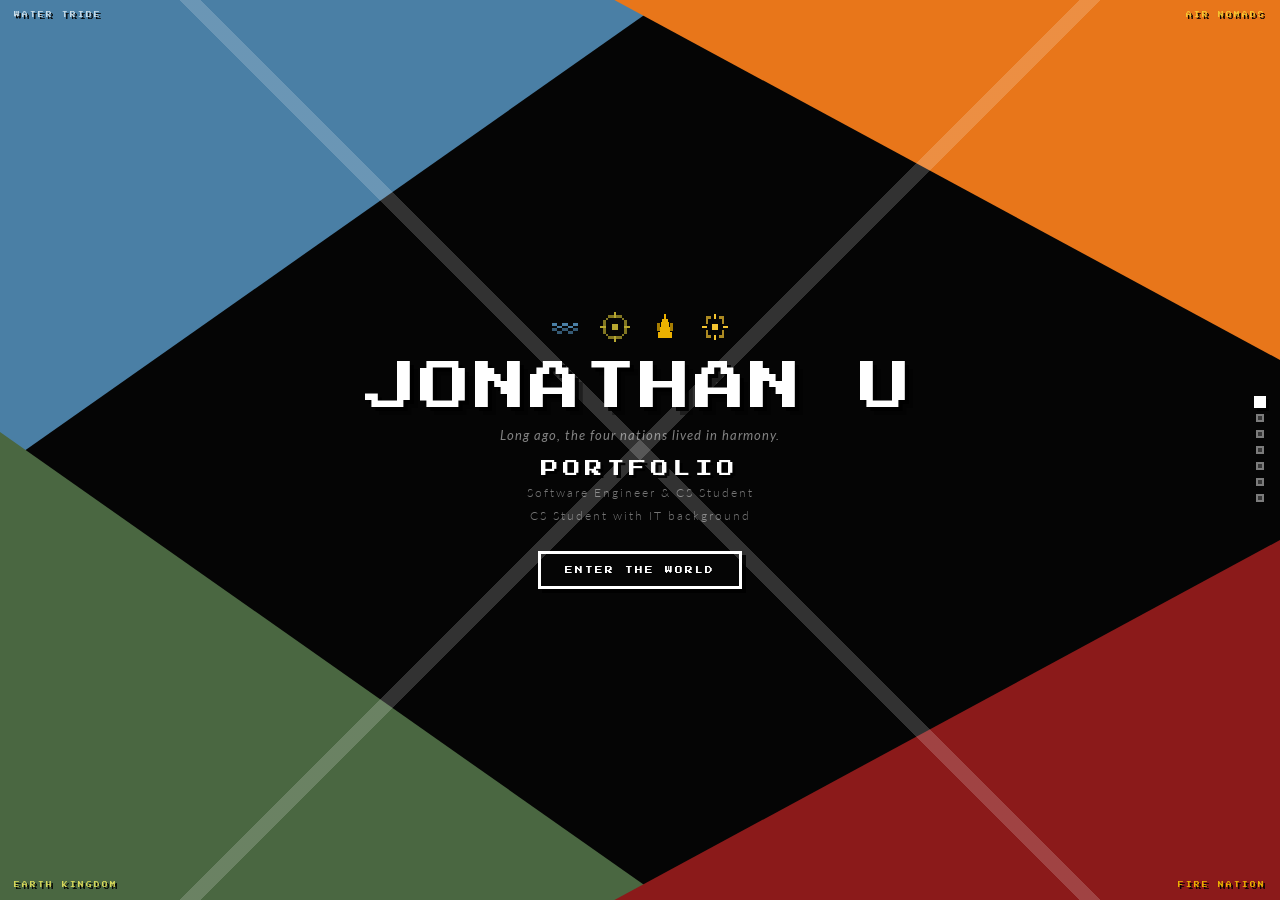
==== ATLA/index-pixel.html @ 9f396a76 "First implementation of professional portfolio - need to add 1 coding project(s) and 3 non code base" ====
<!DOCTYPE html>
<html lang="en">

<head>
  <meta charset="UTF-8" />
  <meta name="viewport" content="width=device-width, initial-scale=1.0" />
  <title>YOUR NAME — Portfolio (Pixel Edition)</title>
  <link rel="stylesheet" href="pixel.css" />
  <link rel="stylesheet" href="benders.css" />
  <link rel="preconnect" href="https://fonts.googleapis.com" />
  <link rel="preconnect" href="https://fonts.gstatic.com" crossorigin />
  <link
    href="https://fonts.googleapis.com/css2?family=Press+Start+2P&family=Cinzel:wght@400;600;900&family=Lato:ital,wght@0,300;0,400;0,700;1,300&family=Noto+Serif:ital,wght@0,400;0,600;1,400&display=swap"
    rel="stylesheet" />
</head>

<body>
  <div class="scenes-wrap">

    <!-- ═══════════════════════════════════════════════════
     SCENE 1 · INTRO — Four Nations opening
═══════════════════════════════════════════════════ -->
    <section class="scene" id="s-intro">
      <div class="intro-tri ip-water"></div>
      <div class="intro-tri ip-earth"></div>
      <div class="intro-tri ip-fire"></div>
      <div class="intro-tri ip-air"></div>

      <div class="intro-center">
        <div class="element-row">
          <span class="el-sym el-water">
            <svg viewBox="0 0 24 24" fill="none" xmlns="http://www.w3.org/2000/svg" aria-hidden="true" width="1em"
              height="1em" shape-rendering="crispEdges">
              <rect x="2" y="9" width="4" height="2" fill="currentColor" />
              <rect x="6" y="11" width="4" height="2" fill="currentColor" />
              <rect x="10" y="9" width="4" height="2" fill="currentColor" />
              <rect x="14" y="11" width="4" height="2" fill="currentColor" />
              <rect x="18" y="9" width="4" height="2" fill="currentColor" />
              <rect x="2" y="13" width="4" height="2" fill="currentColor" opacity="0.7" />
              <rect x="6" y="15" width="4" height="2" fill="currentColor" opacity="0.7" />
              <rect x="10" y="13" width="4" height="2" fill="currentColor" opacity="0.7" />
              <rect x="14" y="15" width="4" height="2" fill="currentColor" opacity="0.7" />
              <rect x="18" y="13" width="4" height="2" fill="currentColor" opacity="0.7" />
            </svg>
          </span>
          <span class="el-sym el-earth">
            <svg viewBox="0 0 24 24" fill="none" xmlns="http://www.w3.org/2000/svg" aria-hidden="true" width="1em"
              height="1em" shape-rendering="crispEdges">
              <rect x="11" y="1" width="2" height="4" fill="currentColor" />
              <rect x="11" y="19" width="2" height="4" fill="currentColor" />
              <rect x="1" y="11" width="4" height="2" fill="currentColor" />
              <rect x="19" y="11" width="4" height="2" fill="currentColor" />
              <rect x="7" y="3" width="10" height="2" fill="currentColor" opacity="0.7" />
              <rect x="5" y="5" width="2" height="2" fill="currentColor" opacity="0.7" />
              <rect x="17" y="5" width="2" height="2" fill="currentColor" opacity="0.7" />
              <rect x="3" y="7" width="2" height="10" fill="currentColor" opacity="0.7" />
              <rect x="19" y="7" width="2" height="10" fill="currentColor" opacity="0.7" />
              <rect x="5" y="17" width="2" height="2" fill="currentColor" opacity="0.7" />
              <rect x="17" y="17" width="2" height="2" fill="currentColor" opacity="0.7" />
              <rect x="7" y="19" width="10" height="2" fill="currentColor" opacity="0.7" />
              <rect x="10" y="10" width="4" height="4" fill="currentColor" />
            </svg>
          </span>
          <span class="el-sym el-fire">
            <svg viewBox="0 0 24 24" fill="none" xmlns="http://www.w3.org/2000/svg" aria-hidden="true" width="1em"
              height="1em" shape-rendering="crispEdges">
              <rect x="11" y="2" width="2" height="4" fill="currentColor" />
              <rect x="10" y="6" width="4" height="2" fill="currentColor" />
              <rect x="9" y="8" width="6" height="4" fill="currentColor" />
              <rect x="8" y="12" width="8" height="4" fill="currentColor" />
              <rect x="7" y="16" width="10" height="4" fill="currentColor" />
              <rect x="6" y="9" width="2" height="6" fill="currentColor" opacity="0.7" />
              <rect x="16" y="9" width="2" height="6" fill="currentColor" opacity="0.7" />
            </svg>
          </span>
          <span class="el-sym el-air">
            <svg viewBox="0 0 24 24" fill="none" xmlns="http://www.w3.org/2000/svg" aria-hidden="true" width="1em"
              height="1em" shape-rendering="crispEdges">
              <rect x="11" y="2" width="2" height="4" fill="currentColor" />
              <rect x="18" y="11" width="4" height="2" fill="currentColor" />
              <rect x="11" y="18" width="2" height="4" fill="currentColor" />
              <rect x="2" y="11" width="4" height="2" fill="currentColor" />
              <rect x="15" y="4" width="4" height="2" fill="currentColor" opacity="0.7" />
              <rect x="17" y="6" width="2" height="4" fill="currentColor" opacity="0.7" />
              <rect x="15" y="18" width="4" height="2" fill="currentColor" opacity="0.7" />
              <rect x="17" y="14" width="2" height="4" fill="currentColor" opacity="0.7" />
              <rect x="5" y="4" width="4" height="2" fill="currentColor" opacity="0.7" />
              <rect x="5" y="6" width="2" height="4" fill="currentColor" opacity="0.7" />
              <rect x="5" y="18" width="4" height="2" fill="currentColor" opacity="0.7" />
              <rect x="5" y="14" width="2" height="4" fill="currentColor" opacity="0.7" />
              <rect x="10" y="10" width="4" height="4" fill="currentColor" />
            </svg>
          </span>
        </div>
        <h1 class="intro-title">JONATHAN U</h1>
        <p class="intro-tagline">Long ago, the four nations lived in harmony.</p>
        <p class="intro-name">PORTFOLIO</p>
        <p class="intro-role">Software Engineer &amp; CS Student</p>
        <p class="intro-role">CS Student with IT background</p>
        <button class="enter-btn" id="enterBtn">ENTER THE WORLD</button>
      </div>

      <div class="nation-corner nc-water">WATER TRIBE</div>
      <div class="nation-corner nc-earth">EARTH KINGDOM</div>
      <div class="nation-corner nc-fire">FIRE NATION</div>
      <div class="nation-corner nc-air">AIR NOMADS</div>
    </section>

    <!-- ═══════════════════════════════════════════════════
     SCENE 2 · WORLD MAP — Pixel Art RPG overworld
═══════════════════════════════════════════════════ -->
    <section class="scene" id="s-nav">
      <div class="map-wrapper">

        <!--
          HTML overlay links — absolutely positioned over each SVG region.
          These are plain HTML <a> elements, which have bulletproof pointer-event
          handling. The CSS ~ sibling combinator below triggers the SVG glow on hover.
          Coordinates are percentages of the 960×640 viewBox.
        -->
        <a href="#s-about"      class="map-overlay-link" data-region="nwt"
           style="left:37.5%;top:1.25%;width:25%;height:10.94%"
           aria-label="About Me — navigate"></a>
        <a href="#s-skills"     class="map-overlay-link" data-region="earth"
           style="left:50%;top:12.5%;width:41.67%;height:68.75%"
           aria-label="Skills — navigate"></a>
        <a href="#s-experience" class="map-overlay-link" data-region="fire"
           style="left:6.67%;top:25%;width:23.33%;height:60%"
           aria-label="Experience — navigate"></a>
        <a href="#s-contact"    class="map-overlay-link" data-region="air"
           style="left:33.33%;top:21.25%;width:15%;height:27.5%"
           aria-label="Contact Me — navigate"></a>
        <a href="#s-projects"   class="map-overlay-link" data-region="swt"
           style="left:37.5%;top:87.81%;width:25%;height:10.94%"
           aria-label="Projects — navigate"></a>

        <!-- Interactive portfolio navigation map -->
        <svg class="atla-map-svg" viewBox="0 0 960 640" preserveAspectRatio="xMidYMid meet" shape-rendering="crispEdges"
          xmlns="http://www.w3.org/2000/svg" aria-label="Avatar world map — portfolio navigation">

          <!-- Ocean background -->
          <rect width="960" height="640" fill="#1e3a5a" />

          <!-- Ocean grid lines (80px steps) -->
          <g stroke="#243f64" stroke-width="1" opacity="0.5">
            <line x1="0" y1="80" x2="960" y2="80" />
            <line x1="0" y1="160" x2="960" y2="160" />
            <line x1="0" y1="240" x2="960" y2="240" />
            <line x1="0" y1="320" x2="960" y2="320" />
            <line x1="0" y1="400" x2="960" y2="400" />
            <line x1="0" y1="480" x2="960" y2="480" />
            <line x1="0" y1="560" x2="960" y2="560" />
            <line x1="80" y1="0" x2="80" y2="640" />
            <line x1="160" y1="0" x2="160" y2="640" />
            <line x1="240" y1="0" x2="240" y2="640" />
            <line x1="320" y1="0" x2="320" y2="640" />
            <line x1="400" y1="0" x2="400" y2="640" />
            <line x1="480" y1="0" x2="480" y2="640" />
            <line x1="560" y1="0" x2="560" y2="640" />
            <line x1="640" y1="0" x2="640" y2="640" />
            <line x1="720" y1="0" x2="720" y2="640" />
            <line x1="800" y1="0" x2="800" y2="640" />
            <line x1="880" y1="0" x2="880" y2="640" />
          </g>

          <!-- ═══════════════════════════════════════════════════
         INTERACTIVE REGIONS — each is a full navigation button
         Hover → glow + highlight   Click → navigate to section
    ═══════════════════════════════════════════════════ -->

          <!-- NORTHERN WATER TRIBE ── ABOUT ME ── #s-about -->
          <g class="map-region map-region--nwt">
            <rect x="360" y="8" width="240" height="70" fill="#8ab4cc" />
            <rect x="368" y="8" width="224" height="8" fill="#c8e4f4" opacity="0.7" />
            <rect x="360" y="8" width="16" height="16" fill="#c0dcea" />
            <rect x="584" y="8" width="16" height="16" fill="#c0dcea" />
            <rect x="368" y="28" width="56" height="4" fill="#d0e8f4" opacity="0.5" />
            <rect x="448" y="40" width="48" height="4" fill="#d0e8f4" opacity="0.5" />
            <rect x="520" y="32" width="40" height="4" fill="#d0e8f4" opacity="0.5" />
            <rect x="384" y="52" width="12" height="8" fill="#a0cce0" />
            <rect x="388" y="48" width="4" height="4" fill="#b8dff0" />
            <rect x="408" y="52" width="10" height="8" fill="#a0cce0" />
            <!-- Label -->
            <rect x="390" y="34" width="180" height="32" class="map-nav-label" fill="#1e3a5a" opacity="0.82" />
            <text x="480" y="50" font-family="monospace" font-size="11" fill="#c8e8f8" text-anchor="middle"
              letter-spacing="2"> - ABOUT ME - </text>
            <text x="480" y="62" font-family="monospace" font-size="6" fill="#7aaac8" text-anchor="middle"
              letter-spacing="1">─ NAVIGATE ─</text>
            <!-- Pixel border — visible on hover only -->
            <rect x="360" y="8" width="240" height="70" class="map-hover-border" fill="none" stroke="#88ddff" stroke-width="4" />
          </g>

          <!-- EARTH KINGDOM ── SKILLS ── #s-skills -->
          <g class="map-region map-region--earth">
            <!-- Main continent (right large landmass) -->
            <rect x="480" y="80" width="400" height="440" fill="#4a6741" />
            <!-- Western edge mountain strip (darker coast) -->
            <rect x="480" y="80" width="24" height="440" fill="#3a5430" opacity="0.7" />
            <!-- Northern coast highlight -->
            <rect x="480" y="80" width="400" height="16" fill="#5a7a50" opacity="0.4" />
            <!-- Mountain peaks along western coast -->
            <rect x="480" y="128" width="16" height="24" fill="#2d4a1e" />
            <rect x="488" y="120" width="16" height="32" fill="#2d4a1e" />
            <rect x="480" y="200" width="16" height="24" fill="#2d4a1e" />
            <rect x="488" y="192" width="16" height="32" fill="#2d4a1e" />
            <rect x="480" y="288" width="16" height="24" fill="#2d4a1e" />
            <rect x="488" y="280" width="16" height="32" fill="#2d4a1e" />
            <rect x="480" y="376" width="16" height="24" fill="#2d4a1e" />
            <rect x="488" y="368" width="16" height="32" fill="#2d4a1e" />
            <!-- Ba Sing Se double-ring marker -->
            <rect x="580" y="228" width="48" height="48" fill="none" stroke="#2d4a1e" stroke-width="4" />
            <rect x="590" y="238" width="28" height="28" fill="none" stroke="#2d4a1e" stroke-width="2" />
            <rect x="600" y="248" width="8" height="8" fill="#2d4a1e" />
            <rect x="558" y="282" width="88" height="12" fill="#1e2e0a" opacity="0.75" />
            <text x="602" y="292" font-family="monospace" font-size="6" fill="#a8c870" text-anchor="middle">BA SING
              SE</text>
            <!-- Si Wong Desert -->
            <rect x="624" y="356" width="96" height="56" fill="#c8a84a" opacity="0.7" />
            <text x="672" y="386" font-family="monospace" font-size="6" fill="#5a4010" text-anchor="middle">SI
              WONG</text>
            <!-- SKILLS label -->
            <rect x="576" y="428" width="168" height="56" class="map-nav-label" fill="#1e2e0a" opacity="0.82" />
            <text x="660" y="453" font-family="monospace" font-size="16" fill="#d7d85a" text-anchor="middle"
              letter-spacing="3"> - SKILLS - </text>
            <text x="660" y="472" font-family="monospace" font-size="7" fill="#88cc50" text-anchor="middle"
              letter-spacing="1">─ NAVIGATE ─</text>
            <!-- Pixel border — visible on hover only -->
            <rect x="480" y="80" width="400" height="440" class="map-hover-border" fill="none" stroke="#88cc44" stroke-width="4" />
          </g>

          <!-- FIRE NATION ── EXPERIENCE ── #s-experience -->
          <g class="map-region map-region--fire">
            <!-- NW Island -->
            <rect x="104" y="160" width="120" height="88" fill="#7a2818" />
            <rect x="104" y="160" width="120" height="10" fill="#a03020" opacity="0.5" />
            <!-- Main Island -->
            <rect x="64" y="264" width="224" height="200" fill="#8b2a1a" />
            <rect x="64" y="264" width="224" height="16" fill="#a03020" opacity="0.5" />
            <rect x="64" y="448" width="224" height="16" fill="#5a1a0a" opacity="0.6" />
            <!-- SE Island -->
            <rect x="88" y="472" width="152" height="72" fill="#7a2818" />
            <rect x="88" y="472" width="152" height="10" fill="#9a3020" opacity="0.4" />
            <!-- Volcano peak (above main island) -->
            <rect x="160" y="240" width="16" height="24" fill="#5a1a0a" />
            <rect x="152" y="248" width="32" height="16" fill="#5a1a0a" />
            <rect x="164" y="236" width="8" height="8" fill="#ff4400" opacity="0.8" />
            <rect x="156" y="252" width="4" height="4" fill="#ff6600" opacity="0.7" />
            <rect x="176" y="254" width="4" height="4" fill="#ff6600" opacity="0.6" />
            <!-- EXPERIENCE label -->
            <rect x="68" y="330" width="216" height="54" class="map-nav-label" fill="#1a0500" opacity="0.82" />
            <text x="176" y="355" font-family="monospace" font-size="11" fill="#ecb100" text-anchor="middle"
              letter-spacing="2"> - EXPERIENCE - </text>
            <text x="176" y="372" font-family="monospace" font-size="6" fill="#c87810" text-anchor="middle"
              letter-spacing="1">─ NAVIGATE ─</text>
            <!-- Pixel borders — all activate together on hover; each is one continuous stroke -->
            <rect x="104" y="160" width="120" height="88" class="map-hover-border" fill="none" stroke="#ff6633" stroke-width="4" />
            <path d="M 64 264 H 152 V 236 H 184 V 264 H 288 V 464 H 64 Z"
                  class="map-hover-border" fill="none" stroke="#ff6633" stroke-width="4" />
            <rect x="88"  y="472" width="152" height="72" class="map-hover-border" fill="none" stroke="#ff6633" stroke-width="4" />
          </g>

          <!-- AIR NOMADS ── CONTACT ME ── #s-contact -->
          <g class="map-region map-region--air">
            <!-- Floating mountain island (center-left ocean) -->
            <rect x="320" y="168" width="144" height="144" fill="#6a7040" />
            <rect x="320" y="296" width="144" height="16" fill="#8a9060" opacity="0.6" />
            <!-- Mountain peaks -->
            <rect x="340" y="144" width="10" height="24" fill="#4a5020" />
            <rect x="352" y="136" width="10" height="32" fill="#4a5020" />
            <rect x="364" y="148" width="10" height="20" fill="#4a5020" />
            <rect x="420" y="152" width="10" height="16" fill="#4a5020" />
            <rect x="432" y="144" width="10" height="24" fill="#4a5020" />
            <!-- Snow caps on peaks -->
            <rect x="340" y="144" width="10" height="6" fill="#d8e4b0" opacity="0.8" />
            <rect x="352" y="136" width="10" height="6" fill="#d8e4b0" opacity="0.8" />
            <rect x="364" y="148" width="10" height="5" fill="#d8e4b0" opacity="0.8" />
            <!-- Air Temple flag -->
            <rect x="394" y="144" width="4" height="28" fill="#8a6820" />
            <rect x="394" y="144" width="22" height="10" fill="#e8a020" opacity="0.9" />
            <rect x="394" y="154" width="22" height="6" fill="#c87810" opacity="0.5" />
            <!-- CONTACT ME label -->
            <rect x="322" y="220" width="140" height="52" class="map-nav-label" fill="#1e1a08" opacity="0.82" />
            <text x="392" y="244" font-family="monospace" font-size="9" fill="#e8c040" text-anchor="middle"
              letter-spacing="2"> - CONTACT ME - </text>
            <text x="392" y="260" font-family="monospace" font-size="6" fill="#c8a030" text-anchor="middle"
              letter-spacing="1">─ NAVIGATE ─</text>
            <!-- Single composite path: one continuous stroke around island body + peaks + flag -->
            <path d="M 320 168 H 340 V 136 H 374 V 168 H 394 V 144 H 416 V 168 H 420 V 144 H 442 V 168 H 464 V 312 H 320 Z"
                  class="map-hover-border" fill="none" stroke="#ffaa44" stroke-width="4" />
          </g>

          <!-- SOUTHERN WATER TRIBE ── PROJECTS ── #s-projects -->
          <g class="map-region map-region--swt">
            <rect x="360" y="562" width="240" height="70" fill="#8aaccc" />
            <rect x="368" y="562" width="224" height="8" fill="#c8e4f4" opacity="0.7" />
            <rect x="360" y="562" width="16" height="14" fill="#c0dcea" />
            <rect x="584" y="562" width="16" height="14" fill="#c0dcea" />
            <rect x="368" y="578" width="48" height="4" fill="#d0ecf8" opacity="0.5" />
            <rect x="448" y="588" width="40" height="4" fill="#d0ecf8" opacity="0.5" />
            <rect x="504" y="578" width="36" height="4" fill="#d0ecf8" opacity="0.5" />
            <rect x="384" y="600" width="12" height="8" fill="#9ab8d0" />
            <rect x="388" y="596" width="4" height="4" fill="#b0d0e8" />
            <rect x="556" y="598" width="10" height="8" fill="#9ab8d0" />
            <!-- PROJECTS label -->
            <rect x="376" y="592" width="208" height="32" class="map-nav-label" fill="#1e3a5a" opacity="0.82" />
            <text x="480" y="610" font-family="monospace" font-size="11" fill="#c8e8f8" text-anchor="middle"
              letter-spacing="2"> - PROJECTS - </text>
            <text x="480" y="622" font-family="monospace" font-size="6" fill="#7aaac8" text-anchor="middle"
              letter-spacing="1">─ NAVIGATE ─</text>
            <!-- Pixel border — visible on hover only -->
            <rect x="360" y="562" width="240" height="70" class="map-hover-border" fill="none" stroke="#66aaee" stroke-width="4" />
          </g>

          <!-- ── Ocean area labels (decorative) ── -->
          <text x="224" y="136" font-family="monospace" font-size="7" fill="#3a6090" text-anchor="middle"
            opacity="0.5">NORTHERN SEA</text>
          <text x="224" y="510" font-family="monospace" font-size="7" fill="#3a6090" text-anchor="middle"
            opacity="0.5">WESTERN SEA</text>

          <!-- ── Title cartouche (top-left) ── -->
          <rect x="16" y="16" width="232" height="48" fill="#1a2e48" stroke="#4a6890" stroke-width="2" />
          <rect x="18" y="18" width="228" height="44" fill="none" stroke="#3a5870" stroke-width="1" opacity="0.6" />
          <text x="132" y="38" font-family="monospace" font-size="9" fill="#c8e4f4" text-anchor="middle"
            letter-spacing="1">NAVIGATE THE WORLD</text>
          <text x="132" y="54" font-family="monospace" font-size="6" fill="#6a90b0" text-anchor="middle">AVATAR'S
            PORTFOLIO · SELECT A REGION</text>

          <!-- Map border (4px hard pixel) -->
          <rect x="0" y="0" width="960" height="640" fill="none" stroke="#4a6890" stroke-width="4" />
          <rect x="4" y="4" width="952" height="632" fill="none" stroke="#2a4060" stroke-width="2" opacity="0.5" />
        </svg>

      </div><!-- /.map-wrapper -->
    </section>

    <!-- ═══════════════════════════════════════════════════
     SCENE 3 · ABOUT — Air Nomad Temple (pixel art)
═══════════════════════════════════════════════════ -->
    <section class="scene" id="s-about" data-element="air">
      <div class="air-sky-bg"></div>

      <!-- Western Air Temple — pixel art (rects + stepped polygons only) -->
      <svg class="air-temple-svg" viewBox="0 0 1400 560" preserveAspectRatio="xMidYMax meet"
        shape-rendering="crispEdges" xmlns="http://www.w3.org/2000/svg" aria-label="Western Air Temple (pixel art)">

        <!-- Stepped cliff (right-angle polygon — no curves) -->
        <polygon points="
      0,0 1400,0 1400,168
      1360,168 1360,160 1280,160 1280,168
      1200,168 1200,152 1120,152 1120,168
      1040,168 1040,160  960,160  960,168
       880,168  880,152  800,152  800,168
       720,168  720,160  640,160  640,168
       560,168  560,152  480,152  480,168
       400,168  400,160  320,160  320,168
       240,168  240,152  160,152  160,168
        80,168   80,160    0,160
    " fill="#2a1008" />
        <!-- Cliff strata lines (horizontal pixel bands) -->
        <rect x="0" y="72" width="1400" height="4" fill="#3a1a08" opacity="0.4" />
        <rect x="0" y="112" width="1400" height="4" fill="#3a1a08" opacity="0.3" />
        <!-- Cliff face highlight -->
        <rect x="0" y="0" width="1400" height="8" fill="#4a2010" opacity="0.5" />

        <!-- Main connecting platform bar -->
        <rect x="224" y="152" width="952" height="16" fill="#9a4412" />
        <rect x="224" y="152" width="952" height="4" fill="#f4a030" opacity="0.4" />

        <!-- ── TOWER 1 (x=280, shorter) ── -->
        <rect x="258" y="168" width="44" height="152" fill="#b85510" />
        <!-- Eave 1 -->
        <rect x="234" y="210" width="92" height="10" fill="#8a3a08" />
        <rect x="238" y="220" width="84" height="4" fill="#5a2008" />
        <!-- Eave 2 -->
        <rect x="218" y="252" width="124" height="10" fill="#8a3a08" />
        <rect x="222" y="262" width="116" height="4" fill="#5a2008" />
        <!-- Eave 3 -->
        <rect x="202" y="294" width="156" height="10" fill="#8a3a08" />
        <rect x="206" y="304" width="148" height="4" fill="#5a2008" />
        <!-- Lantern -->
        <rect x="264" y="322" width="32" height="6" fill="#ecb100" />
        <rect x="274" y="328" width="8" height="18" fill="#dc8c24" />
        <rect x="268" y="346" width="22" height="4" fill="#f4c430" />

        <!-- ── TOWER 2 (x=460, medium-tall) ── -->
        <rect x="436" y="168" width="48" height="192" fill="#b85510" />
        <rect x="408" y="218" width="104" height="10" fill="#8a3a08" />
        <rect x="412" y="228" width="96" height="4" fill="#5a2008" />
        <rect x="392" y="266" width="136" height="10" fill="#8a3a08" />
        <rect x="396" y="276" width="128" height="4" fill="#5a2008" />
        <rect x="376" y="314" width="168" height="10" fill="#8a3a08" />
        <rect x="380" y="324" width="160" height="4" fill="#5a2008" />
        <rect x="444" y="362" width="32" height="6" fill="#ecb100" />
        <rect x="454" y="368" width="8" height="22" fill="#dc8c24" />
        <rect x="448" y="390" width="24" height="4" fill="#f4c430" />

        <!-- ── TOWER 3 CENTER (x=700, tallest) ── -->
        <rect x="676" y="152" width="48" height="236" fill="#b85510" />
        <rect x="640" y="200" width="120" height="12" fill="#8a3a08" />
        <rect x="644" y="212" width="112" height="4" fill="#5a2008" />
        <rect x="620" y="250" width="160" height="12" fill="#8a3a08" />
        <rect x="624" y="262" width="152" height="4" fill="#5a2008" />
        <rect x="600" y="300" width="200" height="12" fill="#8a3a08" />
        <rect x="604" y="312" width="192" height="4" fill="#5a2008" />
        <rect x="580" y="352" width="240" height="12" fill="#8a3a08" />
        <rect x="584" y="364" width="232" height="4" fill="#5a2008" />
        <!-- Lantern (larger for center tower) -->
        <rect x="684" y="390" width="32" height="8" fill="#ecb100" opacity="0.95" />
        <rect x="694" y="398" width="8" height="28" fill="#dc8c24" />
        <rect x="688" y="426" width="24" height="6" fill="#f4c430" />
        <!-- Air Nomad cross etched on center tower -->
        <rect x="694" y="158" width="8" height="4" fill="#f4c430" opacity="0.6" />
        <rect x="690" y="162" width="16" height="4" fill="#f4c430" opacity="0.6" />

        <!-- ── TOWER 4 (x=940, medium-tall) ── -->
        <rect x="916" y="168" width="48" height="192" fill="#b85510" />
        <rect x="888" y="218" width="104" height="10" fill="#8a3a08" />
        <rect x="892" y="228" width="96" height="4" fill="#5a2008" />
        <rect x="872" y="266" width="136" height="10" fill="#8a3a08" />
        <rect x="876" y="276" width="128" height="4" fill="#5a2008" />
        <rect x="856" y="314" width="168" height="10" fill="#8a3a08" />
        <rect x="860" y="324" width="160" height="4" fill="#5a2008" />
        <rect x="924" y="362" width="32" height="6" fill="#ecb100" />
        <rect x="934" y="368" width="8" height="22" fill="#dc8c24" />
        <rect x="928" y="390" width="24" height="4" fill="#f4c430" />

        <!-- ── TOWER 5 (x=1120, shorter) ── -->
        <rect x="1098" y="168" width="44" height="152" fill="#b85510" />
        <rect x="1074" y="210" width="92" height="10" fill="#8a3a08" />
        <rect x="1078" y="220" width="84" height="4" fill="#5a2008" />
        <rect x="1058" y="252" width="124" height="10" fill="#8a3a08" />
        <rect x="1062" y="262" width="116" height="4" fill="#5a2008" />
        <rect x="1042" y="294" width="156" height="10" fill="#8a3a08" />
        <rect x="1046" y="304" width="148" height="4" fill="#5a2008" />
        <rect x="1104" y="322" width="32" height="6" fill="#ecb100" />
        <rect x="1114" y="328" width="8" height="18" fill="#dc8c24" />
        <rect x="1108" y="346" width="22" height="4" fill="#f4c430" />

        <!-- Walkway bridges between towers (pixel bars) -->
        <rect x="302" y="162" width="134" height="8" fill="#9a4412" opacity="0.85" />
        <rect x="484" y="162" width="192" height="8" fill="#9a4412" opacity="0.85" />
        <rect x="724" y="162" width="192" height="8" fill="#9a4412" opacity="0.85" />
        <rect x="964" y="162" width="134" height="8" fill="#9a4412" opacity="0.85" />
      </svg>

      <!-- Pixel clouds (CSS-handled, square) -->
      <div class="cloud ac-1"></div>
      <div class="cloud ac-2"></div>
      <div class="cloud ac-3"></div>

      <!-- Appa (kept as-is, simplified slightly) -->
      <div class="appa-wrap">
        <svg class="appa-svg" viewBox="0 0 340 200" shape-rendering="crispEdges" xmlns="http://www.w3.org/2000/svg"
          aria-label="Appa the flying bison">
          <rect x="50" y="90" width="220" height="70" fill="#ede8e0" />
          <rect x="110" y="60" width="130" height="30" fill="#7a5018" opacity="0.8" />
          <rect x="120" y="48" width="90" height="20" fill="#956020" />
          <rect x="230" y="74" width="86" height="60" fill="#ede8e0" />
          <rect x="256" y="58" width="12" height="24" fill="#c0a878" />
          <rect x="272" y="54" width="12" height="28" fill="#c0a878" />
          <rect x="280" y="88" width="16" height="14" fill="#1a1205" />
          <rect x="283" y="90" width="6" height="6" fill="white" opacity="0.9" />
          <rect x="302" y="102" width="20" height="12" fill="#c09878" />
          <rect x="40" y="106" width="12" height="16" fill="#ede8e0" />
          <!-- legs -->
          <rect x="86" y="160" width="22" height="28" fill="#d8d0c0" />
          <rect x="128" y="158" width="22" height="26" fill="#d8d0c0" />
          <rect x="162" y="160" width="22" height="28" fill="#d8d0c0" />
          <rect x="200" y="160" width="22" height="28" fill="#d8d0c0" />
          <!-- Blue arrow (forehead) -->
          <rect x="255" y="76" width="28" height="4" fill="#4a82c0" />
          <rect x="279" y="72" width="4" height="12" fill="#4a82c0" />
        </svg>
      </div>

      <!-- Decorative air arrow deco -->
      <svg class="air-arrow-deco" viewBox="0 0 400 40" shape-rendering="crispEdges" xmlns="http://www.w3.org/2000/svg"
        aria-hidden="true">
        <rect x="0" y="19" width="400" height="2" fill="#d4820a" opacity="0.4" />
        <rect x="188" y="10" width="2" height="20" fill="#d4820a" opacity="0.6" />
        <rect x="188" y="10" width="24" height="2" fill="#d4820a" opacity="0.6" />
        <rect x="208" y="18" width="4" height="4" fill="#d4820a" opacity="0.6" />
      </svg>

      <!-- Parchment scroll: About info -->
      <div class="about-scroll">
        <div class="scroll-endcap sc-top"></div>
        <div class="scroll-body">
          <p class="scroll-nation-tag">+ AIR NOMADS · ABOUT +</p>
          <h2 class="scroll-name">Your Name</h2>
          <p class="scroll-title-text">Software Engineer &amp; CS Student</p>
          <div class="scroll-rule">— + —</div>
          <p class="scroll-bio">
            Like the wind that carries the world forward, I move freely across disciplines —
            backend systems, frontend craft, and everything in between. Currently pursuing my
            B.S. in Computer Science at Your University.
          </p>
          <div class="scroll-details">
            <div class="sd-row"><span class="sdk">School</span><span class="sdv">Your University</span></div>
            <div class="sd-row"><span class="sdk">Major</span><span class="sdv">B.S. Computer Science</span></div>
            <div class="sd-row"><span class="sdk">Interests</span><span class="sdv">Full-Stack · Systems · ML</span>
            </div>
          </div>
        </div>
        <div class="scroll-endcap sc-bot"></div>
      </div>

      <!-- ── AANG — airbending pose, floats near temple edge ── -->
      <div class="bender-wrap bender-aang bending-pulse">
        <svg class="bender-sprite" viewBox="0 0 64 96" shape-rendering="crispEdges" xmlns="http://www.w3.org/2000/svg"
          aria-label="Aang airbending">
          <!-- Air whirl wisps (behind character) -->
          <rect x="0" y="8" width="16" height="4" fill="#c8e8f8" opacity="0.75" />
          <rect x="0" y="18" width="12" height="3" fill="#c8e8f8" opacity="0.65" />
          <rect x="0" y="55" width="16" height="4" fill="#c8e8f8" opacity="0.7" />
          <rect x="0" y="65" width="12" height="3" fill="#c8e8f8" opacity="0.55" />
          <rect x="50" y="6" width="14" height="4" fill="#c8e8f8" opacity="0.6" />
          <rect x="52" y="16" width="12" height="3" fill="#c8e8f8" opacity="0.5" />
          <!-- Staff (behind body) -->
          <rect x="54" y="4" width="4" height="82" fill="#7a5020" />
          <rect x="50" y="2" width="12" height="4" fill="#9a7040" />
          <!-- Head outline -->
          <rect x="18" y="4" width="28" height="24" fill="#2a1808" />
          <!-- Head skin (pale) -->
          <rect x="20" y="6" width="24" height="20" fill="#e8c898" />
          <!-- Blue arrow tattoo: down center of head + arrow tip at forehead -->
          <rect x="30" y="6" width="4" height="20" fill="#4a82c0" />
          <rect x="26" y="6" width="12" height="4" fill="#4a82c0" />
          <!-- Eyes (grey, calm) -->
          <rect x="22" y="14" width="4" height="4" fill="#2a1808" />
          <rect x="38" y="14" width="4" height="4" fill="#2a1808" />
          <!-- Eye glints -->
          <rect x="24" y="14" width="2" height="2" fill="#e8c898" />
          <rect x="40" y="14" width="2" height="2" fill="#e8c898" />
          <!-- Nose/mouth (small, friendly) -->
          <rect x="30" y="20" width="4" height="2" fill="#c0a080" />
          <rect x="28" y="22" width="8" height="2" fill="#a07848" />
          <!-- Neck -->
          <rect x="28" y="28" width="8" height="6" fill="#e8c898" />
          <!-- Torso outline (dark) -->
          <rect x="14" y="32" width="36" height="36" fill="#2a1808" />
          <!-- Orange outer robe -->
          <rect x="16" y="34" width="32" height="32" fill="#e8761a" />
          <!-- Robe shadow (left fold) -->
          <rect x="16" y="34" width="8" height="32" fill="#c05818" />
          <!-- Inner yellow sash -->
          <rect x="26" y="34" width="10" height="32" fill="#f4c430" />
          <!-- Sash shadow centre line -->
          <rect x="28" y="34" width="4" height="32" fill="#d4a018" />
          <!-- Left arm — spread out left (bending pose) -->
          <rect x="0" y="34" width="16" height="8" fill="#c05818" />
          <rect x="2" y="34" width="14" height="6" fill="#e8761a" />
          <!-- Left hand/palm (pushing air) -->
          <rect x="0" y="38" width="10" height="8" fill="#e8c898" />
          <rect x="2" y="36" width="6" height="4" fill="#e8c898" />
          <!-- Right arm (reaching toward staff) -->
          <rect x="48" y="34" width="12" height="8" fill="#e8761a" />
          <rect x="50" y="36" width="10" height="6" fill="#e8761a" />
          <!-- Right hand gripping staff -->
          <rect x="54" y="32" width="8" height="10" fill="#e8c898" />
          <!-- Left leg -->
          <rect x="16" y="66" width="12" height="20" fill="#e8761a" />
          <rect x="16" y="66" width="4" height="20" fill="#c05818" />
          <!-- Right leg -->
          <rect x="34" y="66" width="12" height="20" fill="#e8761a" />
          <!-- Left sandal -->
          <rect x="12" y="84" width="16" height="8" fill="#5a3818" />
          <rect x="14" y="86" width="12" height="4" fill="#7a5028" />
          <!-- Right sandal -->
          <rect x="32" y="84" width="16" height="8" fill="#5a3818" />
          <rect x="34" y="86" width="12" height="4" fill="#7a5028" />
          <!-- Air blast emanating from left palm -->
          <rect x="0" y="30" width="8" height="4" fill="#e8f8ff" opacity="0.8" />
          <rect x="0" y="42" width="6" height="4" fill="#e8f8ff" opacity="0.6" />
          <rect x="0" y="46" width="10" height="3" fill="#c8e8f8" opacity="0.5" />
        </svg>
        <!-- Air-blast projectile: fires leftward from left palm -->
        <div class="bend-proj bend-proj--left" style="top:36px;left:0;width:48px;height:20px;">
          <svg viewBox="0 0 24 10" style="width:48px;height:20px;display:block;" shape-rendering="crispEdges"
            xmlns="http://www.w3.org/2000/svg">
            <rect x="0" y="3" width="10" height="4" fill="#d8f0ff" opacity="0.9" />
            <rect x="8" y="1" width="10" height="8" fill="#c8e8f8" opacity="0.85" />
            <rect x="16" y="2" width="8" height="6" fill="#d8f0ff" opacity="0.8" />
            <rect x="2" y="0" width="6" height="3" fill="#eef8ff" opacity="0.55" />
            <rect x="14" y="7" width="6" height="3" fill="#c8e8f8" opacity="0.5" />
          </svg>
        </div>
      </div>

      <!-- ── MONK GYATSO — standstill, calm, near pillar ── -->
      <div class="bender-wrap bender-gyatso idle-bob">
        <svg class="bender-sprite" viewBox="0 0 48 72" shape-rendering="crispEdges" xmlns="http://www.w3.org/2000/svg"
          aria-label="Monk Gyatso standing">
          <!-- Head outline -->
          <rect x="12" y="4" width="24" height="22" fill="#2a1808" />
          <!-- Head skin (elder, weathered) -->
          <rect x="14" y="6" width="20" height="18" fill="#d4a870" />
          <!-- Shaved head top -->
          <rect x="14" y="6" width="20" height="4" fill="#c8a060" />
          <!-- Wrinkles / age lines -->
          <rect x="14" y="10" width="6" height="2" fill="#b89050" opacity="0.7" />
          <rect x="28" y="10" width="6" height="2" fill="#b89050" opacity="0.7" />
          <!-- Eyes (small, kind) -->
          <rect x="16" y="14" width="4" height="3" fill="#2a1808" />
          <rect x="28" y="14" width="4" height="3" fill="#2a1808" />
          <!-- Bushy brows -->
          <rect x="15" y="12" width="6" height="2" fill="#c8c8a0" />
          <rect x="27" y="12" width="6" height="2" fill="#c8c8a0" />
          <!-- Beard (white/grey below chin) -->
          <rect x="16" y="22" width="16" height="6" fill="#d8d0c0" />
          <rect x="18" y="26" width="12" height="4" fill="#c0b8a8" />
          <!-- Neck -->
          <rect x="20" y="26" width="8" height="4" fill="#d4a870" />
          <!-- Torso outline -->
          <rect x="10" y="28" width="28" height="28" fill="#2a1808" />
          <!-- Orange air-nomad robes (same as Aang) -->
          <rect x="12" y="30" width="24" height="24" fill="#e8761a" />
          <rect x="12" y="30" width="6" height="24" fill="#c05818" />
          <rect x="20" y="30" width="8" height="24" fill="#f4c430" />
          <!-- Left arm (relaxed, slightly out) -->
          <rect x="2" y="30" width="12" height="6" fill="#e8761a" />
          <rect x="2" y="34" width="8" height="6" fill="#d4a870" />
          <!-- Right arm (relaxed, holding tea cup!) -->
          <rect x="34" y="30" width="12" height="6" fill="#e8761a" />
          <rect x="38" y="34" width="8" height="6" fill="#d4a870" />
          <!-- Tea cup (small, brown) -->
          <rect x="40" y="36" width="8" height="6" fill="#7a5020" />
          <rect x="40" y="36" width="8" height="2" fill="#a07838" />
          <rect x="38" y="40" width="12" height="2" fill="#5a3010" />
          <!-- Legs -->
          <rect x="12" y="56" width="10" height="14" fill="#e8761a" />
          <rect x="26" y="56" width="10" height="14" fill="#e8761a" />
          <rect x="12" y="56" width="4" height="14" fill="#c05818" />
          <!-- Sandals -->
          <rect x="10" y="68" width="12" height="4" fill="#5a3818" />
          <rect x="26" y="68" width="12" height="4" fill="#5a3818" />
        </svg>
        <!-- Air-puff projectile: rises upward from staff hand -->
        <div class="bend-proj bend-proj--up" style="bottom:46px;right:8px;width:28px;height:28px;">
          <svg viewBox="0 0 14 14" style="width:28px;height:28px;display:block;" shape-rendering="crispEdges"
            xmlns="http://www.w3.org/2000/svg">
            <rect x="4" y="0" width="6" height="2" fill="#d8f0f8" opacity="0.8" />
            <rect x="0" y="4" width="2" height="6" fill="#d8f0f8" opacity="0.7" />
            <rect x="12" y="4" width="2" height="6" fill="#d8f0f8" opacity="0.7" />
            <rect x="4" y="12" width="6" height="2" fill="#d8f0f8" opacity="0.6" />
            <rect x="2" y="2" width="2" height="2" fill="#c8e8f8" opacity="0.55" />
            <rect x="10" y="2" width="2" height="2" fill="#c8e8f8" opacity="0.55" />
            <rect x="10" y="10" width="2" height="2" fill="#c8e8f8" opacity="0.45" />
          </svg>
        </div>
      </div>

      <a href="#s-nav" class="back-link">← World Map</a>
      <div class="scene-label sl-air">AIR NOMADS</div>
    </section>

    <!-- ═══════════════════════════════════════════════════
     SCENE 4 · SKILLS — Earth Kingdom / Ba Sing Se
═══════════════════════════════════════════════════ -->
    <section class="scene" id="s-skills" data-element="earth">
      <div class="earth-sky-bg"></div>
      <div class="earth-ground-layer"></div>

      <!-- Ba Sing Se city skyline (pixel art — rects only, no curves) -->
      <svg class="bss-city-svg" viewBox="0 0 1400 460" preserveAspectRatio="xMidYMax meet" shape-rendering="crispEdges"
        xmlns="http://www.w3.org/2000/svg" aria-label="Ba Sing Se city skyline (pixel art)">

        <!-- ── Main Central Pagoda (x=700) ── -->
        <rect x="696" y="10" width="8" height="16" fill="#4a6741" />
        <rect x="686" y="8" width="28" height="4" fill="#3a5a30" /><!-- spire cap -->
        <rect x="692" y="26" width="16" height="20" fill="#4a6741" />
        <rect x="682" y="24" width="36" height="4" fill="#3a5a30" /><!-- roof 1 -->
        <rect x="682" y="46" width="36" height="20" fill="#506e46" />
        <rect x="668" y="44" width="64" height="4" fill="#3a5a30" /><!-- roof 2 -->
        <rect x="668" y="64" width="64" height="24" fill="#4a6741" />
        <rect x="654" y="62" width="92" height="4" fill="#3a5a30" /><!-- roof 3 -->
        <rect x="654" y="86" width="92" height="374" fill="#3d5a35" />
        <!-- Gold spire tip -->
        <rect x="697" y="4" width="6" height="6" fill="#d7d85a" />
        <rect x="699" y="0" width="2" height="4" fill="#d7d85a" />

        <!-- ── Left Pagoda (x=340) ── -->
        <rect x="336" y="34" width="8" height="14" fill="#4a6741" />
        <rect x="328" y="32" width="24" height="4" fill="#3a5a30" />
        <rect x="328" y="46" width="24" height="20" fill="#506e46" />
        <rect x="316" y="44" width="48" height="4" fill="#3a5a30" />
        <rect x="316" y="64" width="48" height="22" fill="#4a6741" />
        <rect x="304" y="62" width="72" height="4" fill="#3a5a30" />
        <rect x="304" y="82" width="72" height="378" fill="#3d5a35" />
        <rect x="338" y="26" width="4" height="8" fill="#d7d85a" />
        <rect x="339" y="22" width="2" height="4" fill="#d7d85a" />

        <!-- ── Right Pagoda (x=1060) ── -->
        <rect x="1056" y="34" width="8" height="14" fill="#4a6741" />
        <rect x="1048" y="32" width="24" height="4" fill="#3a5a30" />
        <rect x="1048" y="46" width="24" height="20" fill="#506e46" />
        <rect x="1036" y="44" width="48" height="4" fill="#3a5a30" />
        <rect x="1036" y="64" width="48" height="22" fill="#4a6741" />
        <rect x="1024" y="62" width="72" height="4" fill="#3a5a30" />
        <rect x="1024" y="82" width="72" height="378" fill="#3d5a35" />
        <rect x="1058" y="26" width="4" height="8" fill="#d7d85a" />
        <rect x="1059" y="22" width="2" height="4" fill="#d7d85a" />

        <!-- Dense cityscape clusters (left) -->
        <rect x="80" y="68" width="28" height="392" fill="#3a5428" />
        <rect x="72" y="64" width="44" height="4" fill="#3a5a30" />
        <rect x="140" y="76" width="22" height="384" fill="#3a5428" />
        <rect x="134" y="72" width="34" height="4" fill="#3a5a30" />
        <rect x="190" y="82" width="26" height="378" fill="#3a5428" />
        <rect x="184" y="78" width="38" height="4" fill="#3a5a30" />
        <rect x="236" y="72" width="20" height="388" fill="#425e38" />
        <!-- Mid-left -->
        <rect x="420" y="72" width="20" height="388" fill="#3a5428" />
        <rect x="414" y="68" width="32" height="4" fill="#3a5a30" />
        <rect x="468" y="80" width="24" height="380" fill="#3a5428" />
        <rect x="518" y="68" width="22" height="392" fill="#425e38" />
        <rect x="512" y="64" width="34" height="4" fill="#3a5a30" />
        <rect x="568" y="76" width="18" height="384" fill="#3a5428" />
        <!-- Mid-right -->
        <rect x="810" y="74" width="20" height="386" fill="#3a5428" />
        <rect x="852" y="68" width="22" height="392" fill="#425e38" />
        <rect x="846" y="64" width="34" height="4" fill="#3a5a30" />
        <rect x="906" y="80" width="24" height="380" fill="#3a5428" />
        <rect x="958" y="72" width="20" height="388" fill="#3a5428" />
        <rect x="952" y="68" width="32" height="4" fill="#3a5a30" />
        <!-- Right cluster -->
        <rect x="1150" y="78" width="26" height="382" fill="#3a5428" />
        <rect x="1144" y="74" width="38" height="4" fill="#3a5a30" />
        <rect x="1200" y="68" width="22" height="392" fill="#425e38" />
        <rect x="1194" y="64" width="34" height="4" fill="#3a5a30" />
        <rect x="1252" y="80" width="20" height="380" fill="#3a5428" />
        <rect x="1292" y="72" width="28" height="388" fill="#3a5428" />

        <!-- Lantern dots (gold squares instead of circles) -->
        <rect x="338" y="92" width="6" height="6" fill="#d7d85a" opacity="0.7" />
        <rect x="698" y="100" width="6" height="6" fill="#d7d85a" opacity="0.7" />
        <rect x="1058" y="92" width="6" height="6" fill="#d7d85a" opacity="0.7" />
        <rect x="458" y="86" width="5" height="5" fill="#d7d85a" opacity="0.55" />
        <rect x="868" y="84" width="5" height="5" fill="#d7d85a" opacity="0.55" />

        <!-- Distance haze (banded, hard stops) -->
        <rect x="0" y="0" width="1400" height="40" fill="#4a7848" opacity="0.0" />
        <rect x="0" y="40" width="1400" height="60" fill="#4a7848" opacity="0.1" />
        <rect x="0" y="100" width="1400" height="80" fill="#4a7848" opacity="0.25" />
        <rect x="0" y="180" width="1400" height="280" fill="#3d6030" opacity="0.55" />
      </svg>

      <!-- Ba Sing Se outer wall (reuse from index.html — already rect-based) -->
      <div class="bss-scene">
        <svg class="bss-wall-svg" viewBox="0 0 1400 460" preserveAspectRatio="xMidYMax meet"
          shape-rendering="crispEdges" xmlns="http://www.w3.org/2000/svg" aria-label="Ba Sing Se outer wall">
          <defs>
            <pattern id="stoneA" x="0" y="0" width="70" height="44" patternUnits="userSpaceOnUse">
              <rect width="70" height="44" fill="#7a7a58" />
              <rect width="68" height="42" x="1" y="1" fill="none" stroke="#525238" stroke-width="1.2" opacity="0.7" />
            </pattern>
            <pattern id="stoneB" x="35" y="0" width="70" height="44" patternUnits="userSpaceOnUse">
              <rect width="70" height="44" fill="#727054" />
              <rect width="68" height="42" x="1" y="1" fill="none" stroke="#4e4c34" stroke-width="1.2" opacity="0.7" />
            </pattern>
          </defs>
          <!-- Wall body -->
          <rect x="0" y="130" width="1400" height="330" fill="url(#stoneA)" />
          <rect x="0" y="152" width="1400" height="22" fill="url(#stoneB)" opacity="0.6" />
          <rect x="0" y="196" width="1400" height="22" fill="url(#stoneB)" opacity="0.6" />
          <rect x="0" y="240" width="1400" height="22" fill="url(#stoneB)" opacity="0.6" />
          <rect x="0" y="284" width="1400" height="22" fill="url(#stoneB)" opacity="0.6" />
          <rect x="0" y="328" width="1400" height="22" fill="url(#stoneB)" opacity="0.6" />
          <rect x="0" y="372" width="1400" height="22" fill="url(#stoneB)" opacity="0.6" />
          <!-- Top edge highlight (hard band) -->
          <rect x="0" y="130" width="1400" height="8" fill="#9a9a70" opacity="0.5" />
          <!-- Battlements -->
          <g fill="#6a6a4c" stroke="#484830" stroke-width="1">
            <rect x="10" y="90" width="36" height="42" />
            <rect x="68" y="90" width="36" height="42" />
            <rect x="126" y="90" width="36" height="42" />
            <rect x="184" y="90" width="36" height="42" />
            <rect x="242" y="90" width="36" height="42" />
            <rect x="300" y="90" width="36" height="42" />
            <rect x="358" y="90" width="36" height="42" />
            <rect x="416" y="90" width="36" height="42" />
            <rect x="474" y="90" width="36" height="42" />
            <rect x="532" y="90" width="36" height="42" />
            <rect x="590" y="90" width="36" height="42" />
            <rect x="648" y="90" width="36" height="42" />
            <rect x="706" y="90" width="36" height="42" />
            <rect x="764" y="90" width="36" height="42" />
            <rect x="822" y="90" width="36" height="42" />
            <rect x="880" y="90" width="36" height="42" />
            <rect x="938" y="90" width="36" height="42" />
            <rect x="996" y="90" width="36" height="42" />
            <rect x="1054" y="90" width="36" height="42" />
            <rect x="1112" y="90" width="36" height="42" />
            <rect x="1170" y="90" width="36" height="42" />
            <rect x="1228" y="90" width="36" height="42" />
            <rect x="1286" y="90" width="36" height="42" />
            <rect x="1344" y="90" width="36" height="42" />
          </g>
          <!-- Merlon top highlights -->
          <g fill="#9a9a70" opacity="0.5">
            <rect x="10" y="90" width="36" height="4" />
            <rect x="68" y="90" width="36" height="4" />
            <rect x="126" y="90" width="36" height="4" />
            <rect x="184" y="90" width="36" height="4" />
            <rect x="242" y="90" width="36" height="4" />
            <rect x="300" y="90" width="36" height="4" />
            <rect x="358" y="90" width="36" height="4" />
            <rect x="416" y="90" width="36" height="4" />
            <rect x="474" y="90" width="36" height="4" />
            <rect x="532" y="90" width="36" height="4" />
            <rect x="590" y="90" width="36" height="4" />
            <rect x="648" y="90" width="36" height="4" />
            <rect x="706" y="90" width="36" height="4" />
            <rect x="764" y="90" width="36" height="4" />
            <rect x="822" y="90" width="36" height="4" />
            <rect x="880" y="90" width="36" height="4" />
            <rect x="938" y="90" width="36" height="4" />
            <rect x="996" y="90" width="36" height="4" />
            <rect x="1054" y="90" width="36" height="4" />
            <rect x="1112" y="90" width="36" height="4" />
            <rect x="1170" y="90" width="36" height="4" />
            <rect x="1228" y="90" width="36" height="4" />
            <rect x="1286" y="90" width="36" height="4" />
            <rect x="1344" y="90" width="36" height="4" />
          </g>
          <!-- Left Watchtower -->
          <rect x="60" y="30" width="130" height="430" fill="#686850" stroke="#484830" stroke-width="2" />
          <rect x="60" y="30" width="130" height="430" fill="url(#stoneA)" opacity="0.85" />
          <rect x="46" y="18" width="158" height="20" fill="#787858" stroke="#484830" stroke-width="1.5" />
          <g fill="#686848">
            <rect x="50" y="0" width="24" height="22" />
            <rect x="84" y="0" width="24" height="22" />
            <rect x="118" y="0" width="24" height="22" />
            <rect x="152" y="0" width="24" height="22" />
            <rect x="186" y="0" width="24" height="22" />
          </g>
          <rect x="116" y="60" width="18" height="36" fill="#2a2a1a" />
          <rect x="116" y="120" width="18" height="36" fill="#2a2a1a" />
          <rect x="116" y="180" width="18" height="36" fill="#2a2a1a" />
          <rect x="123" y="55" width="4" height="16" fill="#5a4020" />
          <rect x="120" y="44" width="10" height="14" fill="#f0a820" opacity="0.85" />
          <rect x="122" y="40" width="6" height="10" fill="#ffe060" opacity="0.7" />
          <!-- Right Watchtower -->
          <rect x="1210" y="30" width="130" height="430" fill="#686850" stroke="#484830" stroke-width="2" />
          <rect x="1210" y="30" width="130" height="430" fill="url(#stoneA)" opacity="0.85" />
          <rect x="1196" y="18" width="158" height="20" fill="#787858" stroke="#484830" stroke-width="1.5" />
          <g fill="#686848">
            <rect x="1200" y="0" width="24" height="22" />
            <rect x="1234" y="0" width="24" height="22" />
            <rect x="1268" y="0" width="24" height="22" />
            <rect x="1302" y="0" width="24" height="22" />
            <rect x="1336" y="0" width="24" height="22" />
          </g>
          <rect x="1266" y="60" width="18" height="36" fill="#2a2a1a" />
          <rect x="1266" y="120" width="18" height="36" fill="#2a2a1a" />
          <rect x="1266" y="180" width="18" height="36" fill="#2a2a1a" />
          <rect x="1269" y="55" width="4" height="16" fill="#5a4020" />
          <rect x="1266" y="44" width="10" height="14" fill="#f0a820" opacity="0.85" />
          <rect x="1268" y="40" width="6" height="10" fill="#ffe060" opacity="0.7" />
          <!-- Gate arch (pixel — no rounded corners) -->
          <rect x="628" y="130" width="144" height="330" fill="#585840" stroke="#404030" stroke-width="2" />
          <!-- Gate tunnel (step-arch) -->
          <polygon points="648,460 648,270 660,258 668,250 700,232 732,250 740,258 752,270 752,460" fill="#1a1a10" />
          <!-- Gate surround (stepped, no round) -->
          <polygon points="632,460 632,268 644,256 652,248 700,230 748,248 756,256 768,268 768,460" fill="none"
            stroke="#8a8a60" stroke-width="4" />
          <!-- Keystone (diamond shape) -->
          <polygon points="700,186 708,196 700,206 692,196" fill="#9a9a70" />
          <!-- Gate door -->
          <rect x="704" y="254" width="44" height="206" fill="#3a2a10" stroke="#2a1a08" stroke-width="2" />
          <rect x="706" y="260" width="4" height="180" fill="#5a4020" opacity="0.5" />
          <rect x="714" y="260" width="4" height="180" fill="#5a4020" opacity="0.5" />
          <rect x="705" y="356" width="10" height="10" fill="#c8a030" />
          <!-- EK symbol above arch (pixel diamond) -->
          <polygon points="700,156 716,172 700,188 684,172" fill="none" stroke="#9ab060" stroke-width="2"
            opacity="0.7" />
          <polygon points="700,163 709,172 700,181 691,172" fill="none" stroke="#9ab060" stroke-width="1.5"
            opacity="0.6" />
          <rect x="698" y="154" width="4" height="4" fill="#9ab060" opacity="0.7" />
          <rect x="714" y="170" width="4" height="4" fill="#9ab060" opacity="0.7" />
          <rect x="698" y="186" width="4" height="4" fill="#9ab060" opacity="0.7" />
          <rect x="682" y="170" width="4" height="4" fill="#9ab060" opacity="0.7" />
          <!-- Drill crack damage (staircase path) -->
          <polyline
            points="1050,130 1058,142 1058,160 1066,172 1066,190 1078,202 1078,220 1086,232 1086,260 1094,272 1094,300 1102,318"
            stroke="#3a3a28" stroke-width="3" fill="none" opacity="0.7" />
        </svg>
      </div>

      <!-- Fire Nation Drill -->
      <div class="fn-drill-wrap">
        <svg class="fn-drill-svg" viewBox="0 0 680 280" shape-rendering="crispEdges" xmlns="http://www.w3.org/2000/svg"
          aria-label="Fire Nation drill">
          <defs>
            <linearGradient id="drillMetal" x1="0" y1="0" x2="0" y2="1">
              <stop offset="0%" stop-color="#6a3020" />
              <stop offset="50%" stop-color="#8a4030" />
              <stop offset="100%" stop-color="#3a1808" />
            </linearGradient>
          </defs>
          <!-- Steam (pixel rect puffs) -->
          <rect x="530" y="24" width="80" height="40" fill="#c0b8a0" opacity="0.5" class="drill-steam ds1" />
          <rect x="474" y="16" width="60" height="32" fill="#b0a898" opacity="0.4" class="drill-steam ds2" />
          <rect x="420" y="28" width="56" height="28" fill="#a8a090" opacity="0.4" class="drill-steam ds3" />
          <!-- Track platform -->
          <rect x="60" y="224" width="608" height="28" fill="#3a1e10" stroke="#2a1208" stroke-width="2" />
          <!-- Wheels (squares in pixel art) -->
          <g fill="#2a1208" stroke="#5a3020" stroke-width="3">
            <rect x="92" y="228" width="36" height="36" />
            <rect x="182" y="228" width="36" height="36" />
            <rect x="282" y="228" width="36" height="36" />
            <rect x="382" y="228" width="36" height="36" />
            <rect x="482" y="228" width="36" height="36" />
            <rect x="582" y="228" width="36" height="36" />
          </g>
          <!-- Wheel crosses -->
          <g stroke="#4a2818" stroke-width="2" opacity="0.7">
            <line x1="110" y1="228" x2="110" y2="264" />
            <line x1="92" y1="246" x2="128" y2="246" />
            <line x1="200" y1="228" x2="200" y2="264" />
            <line x1="182" y1="246" x2="218" y2="246" />
            <line x1="300" y1="228" x2="300" y2="264" />
            <line x1="282" y1="246" x2="318" y2="246" />
            <line x1="400" y1="228" x2="400" y2="264" />
            <line x1="382" y1="246" x2="418" y2="246" />
            <line x1="500" y1="228" x2="500" y2="264" />
            <line x1="482" y1="246" x2="518" y2="246" />
            <line x1="600" y1="228" x2="600" y2="264" />
            <line x1="582" y1="246" x2="618" y2="246" />
          </g>
          <!-- Main body -->
          <rect x="180" y="80" width="480" height="148" fill="url(#drillMetal)" stroke="#2a1208" stroke-width="2.5" />
          <!-- Plate seams -->
          <line x1="280" y1="80" x2="280" y2="228" stroke="#2a1208" stroke-width="3" />
          <line x1="380" y1="80" x2="380" y2="228" stroke="#2a1208" stroke-width="3" />
          <line x1="480" y1="80" x2="480" y2="228" stroke="#2a1208" stroke-width="3" />
          <line x1="580" y1="80" x2="580" y2="228" stroke="#2a1208" stroke-width="3" />
          <!-- Rivets (squares) -->
          <g fill="#5a3020">
            <rect x="277" y="93" width="8" height="8" />
            <rect x="277" y="125" width="8" height="8" />
            <rect x="277" y="157" width="8" height="8" />
            <rect x="277" y="189" width="8" height="8" />
            <rect x="377" y="93" width="8" height="8" />
            <rect x="377" y="125" width="8" height="8" />
            <rect x="377" y="157" width="8" height="8" />
            <rect x="377" y="189" width="8" height="8" />
            <rect x="477" y="93" width="8" height="8" />
            <rect x="477" y="125" width="8" height="8" />
            <rect x="477" y="157" width="8" height="8" />
            <rect x="477" y="189" width="8" height="8" />
            <rect x="577" y="93" width="8" height="8" />
            <rect x="577" y="125" width="8" height="8" />
            <rect x="577" y="157" width="8" height="8" />
            <rect x="577" y="189" width="8" height="8" />
          </g>
          <!-- Exhaust pipes (rects) -->
          <g fill="#4a2010" stroke="#2a1208" stroke-width="1.5">
            <rect x="310" y="48" width="22" height="36" />
            <rect x="360" y="38" width="26" height="46" />
            <rect x="418" y="44" width="22" height="40" />
            <rect x="468" y="32" width="28" height="52" />
            <rect x="530" y="48" width="20" height="36" />
          </g>
          <!-- Pipe caps (flat rects) -->
          <g fill="#3a1808" stroke="#2a1208" stroke-width="1">
            <rect x="307" y="44" width="28" height="8" />
            <rect x="357" y="34" width="32" height="8" />
            <rect x="415" y="40" width="28" height="8" />
            <rect x="465" y="28" width="34" height="8" />
            <rect x="527" y="44" width="26" height="8" />
          </g>
          <!-- Drill cone (triangle/polygon, no curves) -->
          <polygon points="180,80 8,154 180,228" fill="#5a2010" stroke="#2a1208" stroke-width="2" />
          <!-- Cone groove lines (straight diagonals) -->
          <line x1="170" y1="86" x2="20" y2="154" stroke="rgba(0,0,0,0.35)" stroke-width="2.5" />
          <line x1="170" y1="106" x2="34" y2="154" stroke="rgba(0,0,0,0.30)" stroke-width="2" />
          <line x1="170" y1="126" x2="50" y2="154" stroke="rgba(0,0,0,0.25)" stroke-width="1.5" />
          <line x1="170" y1="146" x2="68" y2="154" stroke="rgba(0,0,0,0.20)" stroke-width="1.5" />
          <line x1="170" y1="162" x2="68" y2="154" stroke="rgba(0,0,0,0.20)" stroke-width="1.5" />
          <line x1="170" y1="178" x2="50" y2="154" stroke="rgba(0,0,0,0.25)" stroke-width="1.5" />
          <line x1="170" y1="198" x2="34" y2="154" stroke="rgba(0,0,0,0.30)" stroke-width="2" />
          <line x1="170" y1="218" x2="20" y2="154" stroke="rgba(0,0,0,0.35)" stroke-width="2.5" />
          <!-- Tip (square) -->
          <rect x="4" y="150" width="8" height="8" fill="#6a2010" stroke="#2a1208" stroke-width="1.5" />
        </svg>
      </div>

      <!-- Cabbage Man easter egg -->
      <div class="cabbage-man" title="MY CABBAGES!">
        <svg class="cabbage-svg" viewBox="0 0 90 100" shape-rendering="crispEdges" xmlns="http://www.w3.org/2000/svg"
          aria-label="Cabbage merchant">
          <rect x="18" y="62" width="58" height="24" fill="#8b5e30" stroke="#5a3818" stroke-width="1.5" />
          <rect x="4" y="66" width="16" height="4" fill="#5a3818" />
          <rect x="4" y="68" width="4" height="18" fill="#5a3818" />
          <rect x="24" y="84" width="6" height="10" fill="#5a3818" />
          <rect x="64" y="84" width="6" height="10" fill="#5a3818" />
          <rect x="20" y="90" width="14" height="14" fill="#3a2010" stroke="#5a3818" stroke-width="1.5" />
          <rect x="60" y="90" width="14" height="14" fill="#3a2010" stroke="#5a3818" stroke-width="1.5" />
          <!-- Cabbages -->
          <rect x="28" y="54" width="16" height="16" fill="#4a8020" stroke="#2d5010" stroke-width="1" />
          <rect x="42" y="52" width="18" height="18" fill="#5a9028" stroke="#2d5010" stroke-width="1" />
          <rect x="58" y="54" width="14" height="14" fill="#4a8020" stroke="#2d5010" stroke-width="1" />
          <!-- Merchant body -->
          <rect x="34" y="36" width="22" height="28" fill="#c8a060" />
          <rect x="34" y="44" width="8" height="16" fill="#b89050" />
          <rect x="48" y="44" width="8" height="16" fill="#b89050" />
          <!-- Head -->
          <rect x="33" y="16" width="24" height="22" fill="#e8c890" />
          <!-- Eyes -->
          <rect x="38" y="22" width="4" height="5" fill="#3a2010" />
          <rect x="48" y="22" width="4" height="5" fill="#3a2010" />
          <!-- Frown -->
          <rect x="38" y="32" width="14" height="2" fill="#8a5030" />
          <rect x="38" y="34" width="4" height="2" fill="#8a5030" />
          <rect x="48" y="34" width="4" height="2" fill="#8a5030" />
          <!-- Hat -->
          <rect x="31" y="14" width="28" height="4" fill="#5a7830" />
          <rect x="36" y="4" width="18" height="12" fill="#4a6828" />
        </svg>
        <div class="cabbage-bubble">MY CABBAGES!</div>
      </div>

      <!-- Trees -->
      <div class="earth-trees">
        <div class="earth-tree et1"></div>
        <div class="earth-tree et2"></div>
        <div class="earth-tree et3"></div>
      </div>

      <div class="earth-title-wrap">
        <div class="earth-title">SKILLS</div>
        <div class="earth-title-sub">EARTH KINGDOM · BA SING SE</div>
      </div>

      <div class="tablets-wrap">
        <div class="stone-tablet stab-1">
          <div class="stab-header">
            <svg class="stab-icon" viewBox="0 0 24 24" fill="none" shape-rendering="crispEdges"
              xmlns="http://www.w3.org/2000/svg" aria-hidden="true" width="1em" height="1em"
              style="vertical-align:middle;flex-shrink:0">
              <rect x="10" y="10" width="4" height="4" fill="currentColor" />
              <rect x="7" y="3" width="10" height="2" fill="currentColor" opacity="0.8" />
              <rect x="3" y="7" width="2" height="10" fill="currentColor" opacity="0.8" />
              <rect x="7" y="19" width="10" height="2" fill="currentColor" opacity="0.8" />
              <rect x="19" y="7" width="2" height="10" fill="currentColor" opacity="0.8" />
            </svg> Languages
          </div>
          <div class="stab-tags">
            <span class="stab-tag">Python</span><span class="stab-tag">JavaScript</span>
            <span class="stab-tag">TypeScript</span><span class="stab-tag">Java</span>
            <span class="stab-tag">C / C++</span><span class="stab-tag">SQL</span>
            <span class="stab-tag">Bash</span>
          </div>
        </div>
        <div class="stone-tablet stab-2">
          <div class="stab-header">
            <svg class="stab-icon" viewBox="0 0 24 24" fill="none" shape-rendering="crispEdges"
              xmlns="http://www.w3.org/2000/svg" aria-hidden="true" width="1em" height="1em"
              style="vertical-align:middle;flex-shrink:0">
              <rect x="10" y="10" width="4" height="4" fill="currentColor" />
              <rect x="7" y="3" width="10" height="2" fill="currentColor" opacity="0.8" />
              <rect x="3" y="7" width="2" height="10" fill="currentColor" opacity="0.8" />
              <rect x="7" y="19" width="10" height="2" fill="currentColor" opacity="0.8" />
              <rect x="19" y="7" width="2" height="10" fill="currentColor" opacity="0.8" />
            </svg> Frameworks &amp; APIs
          </div>
          <div class="stab-tags">
            <span class="stab-tag">Flask</span><span class="stab-tag">Node.js</span>
            <span class="stab-tag">React</span><span class="stab-tag">FastAPI</span>
            <span class="stab-tag">REST</span><span class="stab-tag">gRPC</span>
            <span class="stab-tag">GraphQL</span><span class="stab-tag">nginx</span>
          </div>
        </div>
        <div class="stone-tablet stab-3">
          <div class="stab-header">
            <svg class="stab-icon" viewBox="0 0 24 24" fill="none" shape-rendering="crispEdges"
              xmlns="http://www.w3.org/2000/svg" aria-hidden="true" width="1em" height="1em"
              style="vertical-align:middle;flex-shrink:0">
              <rect x="10" y="10" width="4" height="4" fill="currentColor" />
              <rect x="7" y="3" width="10" height="2" fill="currentColor" opacity="0.8" />
              <rect x="3" y="7" width="2" height="10" fill="currentColor" opacity="0.8" />
              <rect x="7" y="19" width="10" height="2" fill="currentColor" opacity="0.8" />
              <rect x="19" y="7" width="2" height="10" fill="currentColor" opacity="0.8" />
            </svg> Cloud &amp; DevOps
          </div>
          <div class="stab-tags">
            <span class="stab-tag">AWS</span><span class="stab-tag">GCP</span>
            <span class="stab-tag">Docker</span><span class="stab-tag">Kubernetes</span>
            <span class="stab-tag">Terraform</span><span class="stab-tag">IAM</span>
            <span class="stab-tag">Serverless</span><span class="stab-tag">PostgreSQL</span>
            <span class="stab-tag">Git</span>
          </div>
        </div>
        <div class="stone-tablet stab-4">
          <div class="stab-header">
            <svg class="stab-icon" viewBox="0 0 24 24" fill="none" shape-rendering="crispEdges"
              xmlns="http://www.w3.org/2000/svg" aria-hidden="true" width="1em" height="1em"
              style="vertical-align:middle;flex-shrink:0">
              <rect x="10" y="10" width="4" height="4" fill="currentColor" />
              <rect x="7" y="3" width="10" height="2" fill="currentColor" opacity="0.8" />
              <rect x="3" y="7" width="2" height="10" fill="currentColor" opacity="0.8" />
              <rect x="7" y="19" width="10" height="2" fill="currentColor" opacity="0.8" />
              <rect x="19" y="7" width="2" height="10" fill="currentColor" opacity="0.8" />
            </svg> Security Tools
          </div>
          <div class="stab-tags">
            <span class="stab-tag">Burp Suite</span><span class="stab-tag">nmap</span>
            <span class="stab-tag">Metasploit</span><span class="stab-tag">sqlmap</span>
            <span class="stab-tag">wfuzz</span><span class="stab-tag">hydra</span>
            <span class="stab-tag">xsstrike</span><span class="stab-tag">commix</span>
          </div>
        </div>
      </div>

      <!-- Earthbender silhouette (pixel blocks) -->
      <div class="earthbender-wrap">
        <svg viewBox="0 0 130 260" shape-rendering="crispEdges" xmlns="http://www.w3.org/2000/svg" aria-hidden="true">
          <rect x="45" y="12" width="40" height="40" fill="#2d4a1e" />
          <rect x="40" y="52" width="50" height="60" fill="#2d4a1e" />
          <rect x="20" y="60" width="20" height="40" fill="#2d4a1e" />
          <rect x="90" y="56" width="20" height="36" fill="#2d4a1e" />
          <rect x="40" y="112" width="20" height="56" fill="#2d4a1e" />
          <rect x="60" y="112" width="20" height="56" fill="#2d4a1e" />
          <!-- Rock boulders -->
          <rect x="4" y="220" width="40" height="32" fill="#5a8a30" opacity="0.9" />
          <rect x="50" y="224" width="36" height="28" fill="#4a7a22" opacity="0.9" />
          <rect x="88" y="220" width="40" height="32" fill="#3a6a18" opacity="0.9" />
        </svg>
      </div>

      <!-- ── TOPH — earthbending pose, raising boulder ── -->
      <div class="bender-wrap bender-toph bending-pulse">
        <svg class="bender-sprite" viewBox="0 0 64 96" shape-rendering="crispEdges" xmlns="http://www.w3.org/2000/svg"
          aria-label="Toph earthbending">
          <!-- Earth boulder chunks rising (behind character) -->
          <rect x="0" y="62" width="18" height="10" fill="#8a6840" />
          <rect x="2" y="54" width="14" height="12" fill="#7a5830" />
          <rect x="4" y="48" width="10" height="8" fill="#9a7848" />
          <rect x="48" y="58" width="16" height="12" fill="#8a6840" />
          <rect x="50" y="50" width="12" height="10" fill="#7a5830" />
          <!-- Outline (dark) -->
          <rect x="18" y="4" width="28" height="24" fill="#1a1008" />
          <!-- Head: pale skin -->
          <rect x="20" y="6" width="24" height="20" fill="#e0c8a0" />
          <!-- Hair: black headband + bun -->
          <rect x="20" y="6" width="24" height="8" fill="#1a1008" />
          <rect x="28" y="2" width="10" height="8" fill="#1a1008" />
          <!-- Eyes: sightless pale grey (closed/blank) -->
          <rect x="24" y="16" width="5" height="4" fill="#c8c0b0" />
          <rect x="35" y="16" width="5" height="4" fill="#c8c0b0" />
          <!-- Mouth (small) -->
          <rect x="28" y="22" width="8" height="2" fill="#a07858" />
          <!-- Neck -->
          <rect x="26" y="28" width="12" height="6" fill="#e0c8a0" />
          <!-- Torso: dark green top -->
          <rect x="16" y="34" width="32" height="28" fill="#2e5c22" />
          <!-- Green shadow side -->
          <rect x="16" y="34" width="8" height="28" fill="#1e4012" />
          <!-- White sash across waist -->
          <rect x="16" y="54" width="32" height="6" fill="#e0dcd2" />
          <!-- Left arm: raised up in earthbending stance -->
          <rect x="6" y="28" width="10" height="8" fill="#1a1008" />
          <rect x="8" y="30" width="8" height="6" fill="#e0c8a0" />
          <rect x="4" y="22" width="10" height="10" fill="#1a1008" />
          <rect x="6" y="24" width="8" height="8" fill="#e0c8a0" />
          <!-- Left fist (pushing down toward earth) -->
          <rect x="4" y="34" width="10" height="8" fill="#e0c8a0" />
          <!-- Right arm: bent at side -->
          <rect x="48" y="34" width="10" height="8" fill="#1a1008" />
          <rect x="50" y="36" width="8" height="6" fill="#e0c8a0" />
          <rect x="52" y="42" width="8" height="8" fill="#e0c8a0" />
          <!-- Pants: dark brown-green -->
          <rect x="18" y="62" width="12" height="22" fill="#3a4a18" />
          <rect x="34" y="62" width="12" height="22" fill="#3a4a18" />
          <!-- Feet / boots: stone-grey -->
          <rect x="16" y="84" width="14" height="8" fill="#6a6050" />
          <rect x="32" y="84" width="14" height="8" fill="#6a6050" />
          <!-- Earth dust puff under feet -->
          <rect x="12" y="88" width="8" height="4" fill="#8a6840" opacity="0.6" />
          <rect x="42" y="88" width="8" height="4" fill="#8a6840" opacity="0.6" />
        </svg>
        <!-- Earth-chunk projectile: arcs rightward from left fist -->
        <div class="bend-proj bend-proj--earth" style="top:50px;left:2px;width:32px;height:24px;">
          <svg viewBox="0 0 16 12" style="width:32px;height:24px;display:block;" shape-rendering="crispEdges"
            xmlns="http://www.w3.org/2000/svg">
            <rect x="0" y="3" width="10" height="8" fill="#7a5830" />
            <rect x="4" y="1" width="10" height="10" fill="#8a6840" />
            <rect x="6" y="0" width="8" height="8" fill="#9a7848" />
            <rect x="4" y="2" width="4" height="2" fill="#b09050" opacity="0.6" />
            <rect x="9" y="5" width="3" height="3" fill="#1a1008" opacity="0.35" />
            <rect x="0" y="9" width="6" height="3" fill="#6a4820" opacity="0.7" />
          </svg>
        </div>
      </div>

      <!-- ── EARTH KINGDOM GUARD — standstill, right side ── -->
      <div class="bender-wrap bender-ek-guard idle-bob">
        <svg class="bender-sprite" viewBox="0 0 48 72" shape-rendering="crispEdges" xmlns="http://www.w3.org/2000/svg"
          aria-label="Earth Kingdom guard standing">
          <!-- Spear (behind figure) -->
          <rect x="36" y="0" width="4" height="68" fill="#8a6820" />
          <rect x="35" y="0" width="6" height="10" fill="#a0a060" />
          <!-- Head outline -->
          <rect x="12" y="4" width="22" height="20" fill="#1a1008" />
          <!-- Head skin -->
          <rect x="14" y="6" width="18" height="16" fill="#c89868" />
          <!-- Helmet: dark green stone -->
          <rect x="12" y="4" width="22" height="8" fill="#2d4a1e" />
          <rect x="10" y="8" width="26" height="4" fill="#3a5a28" />
          <!-- Eyes -->
          <rect x="16" y="14" width="4" height="4" fill="#1a1008" />
          <rect x="26" y="14" width="4" height="4" fill="#1a1008" />
          <!-- Mouth -->
          <rect x="18" y="20" width="10" height="2" fill="#a07858" />
          <!-- Neck -->
          <rect x="18" y="24" width="8" height="4" fill="#c89868" />
          <!-- Torso: stone armor plates -->
          <rect x="10" y="28" width="24" height="22" fill="#4a6a2a" />
          <!-- Armor highlights -->
          <rect x="12" y="28" width="8" height="10" fill="#5a7a3a" />
          <rect x="22" y="28" width="8" height="10" fill="#5a7a3a" />
          <rect x="12" y="40" width="20" height="8" fill="#3a5a20" />
          <!-- Belt -->
          <rect x="10" y="50" width="24" height="4" fill="#2a3a18" />
          <!-- Arms -->
          <rect x="4" y="28" width="8" height="14" fill="#4a6a2a" />
          <rect x="5" y="42" width="6" height="8" fill="#c89868" />
          <rect x="34" y="28" width="8" height="14" fill="#4a6a2a" />
          <rect x="35" y="42" width="6" height="8" fill="#c89868" />
          <!-- Legs: dark trousers -->
          <rect x="12" y="54" width="10" height="12" fill="#2a3a18" />
          <rect x="24" y="54" width="10" height="12" fill="#2a3a18" />
          <!-- Boots -->
          <rect x="10" y="66" width="12" height="6" fill="#4a3820" />
          <rect x="22" y="66" width="12" height="6" fill="#4a3820" />
        </svg>
      </div>

      <a href="#s-nav" class="back-link">← World Map</a>
      <div class="scene-label sl-earth">EARTH KINGDOM</div>
    </section>

    <!-- ═══════════════════════════════════════════════════
     SCENE 5 · EXPERIENCE — Fire Nation Temple
═══════════════════════════════════════════════════ -->
    <section class="scene" id="s-experience" data-element="fire">
      <div class="fire-sky-bg"></div>
      <div class="ash-cloud ash-1"></div>
      <div class="ash-cloud ash-2"></div>

      <!-- Fire Sages' Temple — pixel art (staircase volcano, block temple, no curves) -->
      <svg class="fire-temple-svg" viewBox="0 0 960 640" preserveAspectRatio="xMidYMax meet"
        shape-rendering="crispEdges" xmlns="http://www.w3.org/2000/svg" aria-label="Fire Sages Temple (pixel art)">

        <!-- Volcano (staircase polygon — right-angle turns only) -->
        <polygon points="
      720,0 960,0 960,340
      944,340 944,312 928,312 928,280
      912,280 912,256 896,256 896,240
      880,240 880,232 864,232 864,240
      848,240 848,256 832,256 832,240
      816,240 816,248 800,248 800,264
      784,264 784,288 768,288 768,316
      752,316 752,352 736,352 736,0
    " fill="#2a0800" />
        <!-- Volcano crater glow (rect-based) -->
        <rect x="820" y="228" width="40" height="8" fill="#ff6a00" opacity="0.5" />
        <rect x="828" y="220" width="24" height="8" fill="#ffb020" opacity="0.6" />
        <rect x="834" y="214" width="12" height="6" fill="#ffd040" opacity="0.5" />
        <!-- Ash smoke blocks -->
        <rect x="798" y="176" width="68" height="24" fill="#2a0800" opacity="0.4" />
        <rect x="810" y="148" width="48" height="20" fill="#200600" opacity="0.3" />
        <!-- Lava ground glow (hard color bands) -->
        <rect x="0" y="544" width="960" height="32" fill="#c93a00" opacity="0.35" />
        <rect x="0" y="576" width="960" height="32" fill="#8b1a00" opacity="0.5" />
        <!-- Volcanic ground (staircase) -->
        <polygon points="0,600 160,580 320,592 480,576 640,588 800,572 960,584 960,640 0,640" fill="#3a0e00" />
        <polygon points="0,608 200,592 400,604 600,590 800,600 960,592 960,640 0,640" fill="#2a0800" />

        <!-- ── LEFT SAGE TOWER ── -->
        <rect x="208" y="308" width="68" height="264" fill="#6e1700" />
        <!-- Battlement top -->
        <g fill="#5a1200">
          <rect x="208" y="298" width="12" height="14" />
          <rect x="226" y="298" width="12" height="14" />
          <rect x="244" y="298" width="12" height="14" />
          <rect x="262" y="298" width="12" height="14" />
        </g>
        <!-- Roof (stepped, no Q-curve) -->
        <polygon points="194,308 208,300 276,300 290,308" fill="#5a1200" />
        <!-- Gold band -->
        <rect x="208" y="320" width="68" height="6" fill="#ecb100" opacity="0.8" />
        <!-- Window slot -->
        <rect x="234" y="368" width="16" height="28" fill="#ff6a00" opacity="0.6" />

        <!-- ── RIGHT SAGE TOWER ── -->
        <rect x="684" y="308" width="68" height="264" fill="#6e1700" />
        <g fill="#5a1200">
          <rect x="684" y="298" width="12" height="14" />
          <rect x="702" y="298" width="12" height="14" />
          <rect x="720" y="298" width="12" height="14" />
          <rect x="738" y="298" width="12" height="14" />
        </g>
        <polygon points="670,308 684,300 752,300 766,308" fill="#5a1200" />
        <rect x="684" y="320" width="68" height="6" fill="#ecb100" opacity="0.8" />
        <rect x="710" y="368" width="16" height="28" fill="#ff6a00" opacity="0.6" />

        <!-- ── MAIN TEMPLE Tier 1 (base) ── -->
        <rect x="280" y="498" width="400" height="82" fill="#6e1700" />
        <rect x="280" y="498" width="400" height="8" fill="#ecb100" opacity="0.6" />
        <!-- Tier 1 roof (stepped) -->
        <polygon points="256,498 280,482 680,482 704,498" fill="#5a1200" />

        <!-- ── Tier 2 (middle) ── -->
        <rect x="320" y="388" width="320" height="118" fill="#7a1800" />
        <rect x="320" y="388" width="320" height="6" fill="#ecb100" opacity="0.75" />
        <!-- Fire windows (rect slots) -->
        <rect x="364" y="416" width="18" height="36" fill="#ff6a00" opacity="0.55" />
        <rect x="460" y="416" width="18" height="36" fill="#ff6a00" opacity="0.55" />
        <rect x="556" y="416" width="18" height="36" fill="#ff6a00" opacity="0.55" />
        <!-- Tier 2 roof (stepped) -->
        <polygon points="296,388 320,372 640,372 664,388" fill="#5a1200" />

        <!-- ── Tier 3 (upper) ── -->
        <rect x="370" y="278" width="220" height="120" fill="#7a1800" />
        <rect x="370" y="278" width="220" height="6" fill="#ecb100" opacity="0.8" />
        <!-- Window -->
        <rect x="446" y="308" width="24" height="48" fill="#ff8c00" opacity="0.7" />
        <!-- Tier 3 roof (stepped) -->
        <polygon points="344,278 370,262 590,262 616,278" fill="#5a1200" />

        <!-- ── Tier 4 (top sanctuary) ── -->
        <rect x="416" y="184" width="128" height="106" fill="#7a1400" />
        <rect x="416" y="184" width="128" height="6" fill="#ecb100" opacity="0.85" />
        <!-- Fire crown (pixel) -->
        <rect x="462" y="186" width="8" height="8" fill="#ecb100" opacity="0.8" />
        <rect x="474" y="182" width="12" height="8" fill="#ecb100" opacity="0.8" />
        <rect x="490" y="186" width="8" height="8" fill="#ecb100" opacity="0.8" />
        <!-- Tier 4 roof -->
        <polygon points="394,184 416,168 544,168 566,184" fill="#5a1200" />

        <!-- ── GOLD SPIRE (pixel stack) ── -->
        <rect x="476" y="130" width="8" height="44" fill="#ecb100" />
        <rect x="470" y="148" width="20" height="6" fill="#ecb100" opacity="0.85" />
        <rect x="472" y="138" width="16" height="6" fill="#ffd84a" opacity="0.9" />
        <rect x="474" y="130" width="12" height="6" fill="#ffd84a" />
        <rect x="476" y="124" width="8" height="6" fill="#ffd84a" />
        <rect x="478" y="118" width="4" height="6" fill="#ffd84a" />
        <rect x="476" y="112" width="8" height="8" fill="#ffd84a" />

        <!-- Temple steps (pixel staircase) -->
        <rect x="322" y="572" width="316" height="8" fill="#5a1200" opacity="0.9" />
        <rect x="330" y="580" width="300" height="8" fill="#4a0e00" opacity="0.9" />
        <rect x="338" y="588" width="284" height="7" fill="#3a0a00" opacity="0.9" />
      </svg>

      <!-- Pixel flames -->
      <div class="flame-field">
        <div class="flame fm-1"></div>
        <div class="flame fm-2"></div>
        <div class="flame fm-3"></div>
        <div class="flame fm-4"></div>
        <div class="flame fm-5"></div>
        <div class="flame fm-6"></div>
        <div class="flame fm-7"></div>
      </div>

      <div class="fire-title-wrap">
        <div class="fire-title">EXPERIENCE</div>
        <div class="fire-title-sub">FIRE NATION</div>
      </div>

      <div class="exp-scrolls">
        <div class="exp-scroll es-1">
          <div class="es-flame-border"></div>
          <div class="es-content">
            <div class="es-company">YOUR COMPANY</div>
            <div class="es-role">Software Engineer</div>
            <div class="es-date">Oct 2025 – Present</div>
            <div class="es-rule">— + —</div>
            <ul class="es-bullets">
              <li>Built and shipped high-impact features at scale</li>
              <li>Reduced query latency by 40% through optimization</li>
            </ul>
          </div>
        </div>
        <div class="exp-scroll es-2">
          <div class="es-flame-border"></div>
          <div class="es-content">
            <div class="es-company">YOUR COMPANY</div>
            <div class="es-role">SWE Intern</div>
            <div class="es-date">Jun 2024 – Aug 2024</div>
            <div class="es-rule">— + —</div>
            <ul class="es-bullets">
              <li>Developed full-stack features end-to-end</li>
              <li>Improved system throughput significantly</li>
            </ul>
          </div>
        </div>
        <div class="exp-scroll es-3">
          <div class="es-flame-border"></div>
          <div class="es-content">
            <div class="es-company">UNIVERSITY LAB</div>
            <div class="es-role">Research Assistant</div>
            <div class="es-date">Jan 2023 – May 2024</div>
            <div class="es-rule">— + —</div>
            <ul class="es-bullets">
              <li>Published research on ML systems</li>
            </ul>
          </div>
        </div>
      </div>

      <!-- ── ZUKO — firebending, facing right (fight pose) ── -->
      <div class="bender-wrap bender-zuko fight-sway">
        <svg class="bender-sprite" viewBox="0 0 80 96" shape-rendering="crispEdges" xmlns="http://www.w3.org/2000/svg"
          aria-label="Zuko firebending">
          <!-- Fire blast extending rightward from fist -->
          <rect x="56" y="38" width="18" height="8" fill="#fcd840" opacity="0.9" />
          <rect x="60" y="34" width="16" height="6" fill="#f4820a" opacity="0.85" />
          <rect x="64" y="30" width="14" height="6" fill="#e04a08" opacity="0.75" />
          <rect x="68" y="42" width="12" height="5" fill="#f4820a" opacity="0.7" />
          <!-- Head outline -->
          <rect x="18" y="4" width="28" height="24" fill="#1a0808" />
          <!-- Head: tanned skin -->
          <rect x="20" y="6" width="24" height="20" fill="#d4a070" />
          <!-- Hair: dark topknot -->
          <rect x="20" y="6" width="24" height="8" fill="#1a0808" />
          <rect x="28" y="2" width="10" height="6" fill="#1a0808" />
          <!-- Scar: left side, faded red -->
          <rect x="20" y="12" width="8" height="10" fill="#c47050" />
          <rect x="20" y="12" width="4" height="4" fill="#a85040" />
          <!-- Eye (right): dark -->
          <rect x="32" y="14" width="5" height="4" fill="#1a0808" />
          <!-- Determined mouth -->
          <rect x="24" y="22" width="10" height="2" fill="#8a4838" />
          <!-- Neck -->
          <rect x="26" y="28" width="12" height="6" fill="#d4a070" />
          <!-- Torso: dark red armor -->
          <rect x="14" y="34" width="34" height="28" fill="#7a1a0a" />
          <!-- Armor plate highlights -->
          <rect x="16" y="34" width="10" height="12" fill="#8a2a18" />
          <rect x="28" y="34" width="10" height="12" fill="#8a2a18" />
          <!-- Gold shoulder trim -->
          <rect x="12" y="34" width="4" height="8" fill="#c89020" />
          <rect x="48" y="34" width="4" height="8" fill="#c89020" />
          <!-- Left arm at side -->
          <rect x="4" y="34" width="10" height="10" fill="#7a1a0a" />
          <rect x="5" y="44" width="8" height="8" fill="#d4a070" />
          <!-- Right arm extended forward (punching fire) -->
          <rect x="48" y="34" width="8" height="8" fill="#7a1a0a" />
          <rect x="54" y="36" width="8" height="7" fill="#d4a070" />
          <!-- Fist -->
          <rect x="56" y="40" width="8" height="6" fill="#d4a070" />
          <!-- Waist/belt -->
          <rect x="14" y="62" width="34" height="6" fill="#1a0808" />
          <rect x="24" y="62" width="16" height="6" fill="#c89020" />
          <!-- Legs: dark trousers -->
          <rect x="16" y="68" width="12" height="20" fill="#3a0a08" />
          <rect x="30" y="68" width="12" height="20" fill="#3a0a08" />
          <!-- Boots -->
          <rect x="14" y="88" width="14" height="8" fill="#1a0808" />
          <rect x="28" y="88" width="14" height="8" fill="#1a0808" />
          <!-- Fire glow on ground -->
          <rect x="48" y="88" width="20" height="4" fill="#f4820a" opacity="0.4" />
        </svg>
        <!-- Fire-ball projectile: shoots rightward from right fist -->
        <div class="bend-proj bend-proj--right" style="top:52px;right:-2px;width:40px;height:32px;">
          <svg viewBox="0 0 20 16" style="width:40px;height:32px;display:block;" shape-rendering="crispEdges"
            xmlns="http://www.w3.org/2000/svg">
            <rect x="2" y="6" width="16" height="6" fill="#e06008" />
            <rect x="4" y="4" width="12" height="10" fill="#f4820a" />
            <rect x="6" y="2" width="8" height="12" fill="#f4820a" />
            <rect x="7" y="4" width="6" height="8" fill="#fcd840" />
            <rect x="9" y="6" width="2" height="4" fill="white" opacity="0.7" />
            <rect x="0" y="6" width="4" height="4" fill="#f4820a" opacity="0.65" />
            <rect x="16" y="5" width="4" height="5" fill="#e06008" opacity="0.6" />
            <rect x="4" y="0" width="4" height="4" fill="#fcd840" opacity="0.5" />
            <rect x="12" y="12" width="4" height="4" fill="#e06008" opacity="0.5" />
          </svg>
        </div>
      </div>

      <!-- ── AZULA — blue lightning, facing left (fight pose) ── -->
      <div class="bender-wrap bender-azula fight-sway">
        <svg class="bender-sprite" viewBox="0 0 80 96" shape-rendering="crispEdges" xmlns="http://www.w3.org/2000/svg"
          aria-label="Azula shooting blue lightning">
          <!-- Blue lightning bolt extending leftward from both hands -->
          <!-- Main bolt -->
          <rect x="0" y="36" width="16" height="4" fill="#a0d8ff" opacity="0.9" class="lightning-flicker" />
          <rect x="4" y="32" width="12" height="4" fill="#2080ff" opacity="0.85" class="lightning-flicker" />
          <rect x="0" y="40" width="14" height="4" fill="#a0d8ff" opacity="0.8" class="lightning-flicker" />
          <rect x="2" y="44" width="12" height="3" fill="#6ab4ff" opacity="0.7" class="lightning-flicker" />
          <rect x="6" y="28" width="10" height="4" fill="#2080ff" opacity="0.6" class="lightning-flicker" />
          <!-- Head outline -->
          <rect x="30" y="4" width="28" height="24" fill="#1a0808" />
          <!-- Head: light skin -->
          <rect x="32" y="6" width="24" height="20" fill="#e8b888" />
          <!-- Hair: black, pulled back tight -->
          <rect x="32" y="6" width="24" height="7" fill="#1a0808" />
          <rect x="38" y="2" width="12" height="6" fill="#1a0808" />
          <!-- Gold crown piece -->
          <rect x="42" y="2" width="8" height="4" fill="#d4a020" />
          <!-- Eyes: intense gold/amber -->
          <rect x="34" y="14" width="5" height="4" fill="#c89020" />
          <rect x="47" y="14" width="5" height="4" fill="#c89020" />
          <!-- Cold smile -->
          <rect x="38" y="22" width="10" height="2" fill="#a86848" />
          <!-- Neck -->
          <rect x="38" y="28" width="12" height="6" fill="#e8b888" />
          <!-- Torso: dark maroon armor with gold trim -->
          <rect x="28" y="34" width="34" height="28" fill="#5a0a18" />
          <!-- Armor front plate -->
          <rect x="30" y="34" width="10" height="14" fill="#6a1a28" />
          <rect x="42" y="34" width="10" height="14" fill="#6a1a28" />
          <!-- Gold trim on armor -->
          <rect x="28" y="34" width="4" height="8" fill="#d4a020" />
          <rect x="58" y="34" width="4" height="8" fill="#d4a020" />
          <rect x="28" y="58" width="34" height="4" fill="#d4a020" />
          <!-- Left arm extended — shooting lightning -->
          <rect x="18" y="34" width="10" height="8" fill="#5a0a18" />
          <rect x="10" y="34" width="10" height="7" fill="#e8b888" />
          <!-- Left fist/palm -->
          <rect x="8" y="38" width="8" height="6" fill="#e8b888" />
          <!-- Right arm: also in lightning stance -->
          <rect x="62" y="36" width="10" height="8" fill="#5a0a18" />
          <rect x="66" y="40" width="8" height="6" fill="#e8b888" />
          <!-- Waist belt -->
          <rect x="28" y="62" width="34" height="6" fill="#1a0808" />
          <!-- Legs: dark maroon -->
          <rect x="30" y="68" width="12" height="20" fill="#3a0808" />
          <rect x="44" y="68" width="12" height="20" fill="#3a0808" />
          <!-- Boots -->
          <rect x="28" y="88" width="14" height="8" fill="#1a0808" />
          <rect x="42" y="88" width="14" height="8" fill="#1a0808" />
          <!-- Blue fire glow on ground -->
          <rect x="8" y="88" width="20" height="4" fill="#2080ff" opacity="0.35" />
        </svg>
        <!-- Lightning-bolt projectile: shoots leftward from left palms -->
        <div class="bend-proj bend-proj--left" style="top:55px;left:6px;width:48px;height:28px;">
          <svg viewBox="0 0 24 14" style="width:48px;height:28px;display:block;" shape-rendering="crispEdges"
            xmlns="http://www.w3.org/2000/svg">
            <rect x="18" y="0" width="6" height="4" fill="#a0d8ff" />
            <rect x="12" y="2" width="8" height="4" fill="#2080ff" />
            <rect x="10" y="4" width="8" height="4" fill="#a0d8ff" />
            <rect x="6" y="6" width="6" height="4" fill="#2080ff" />
            <rect x="4" y="8" width="6" height="4" fill="#a0d8ff" />
            <rect x="0" y="10" width="6" height="4" fill="#60b0ff" />
            <rect x="16" y="1" width="4" height="2" fill="white" opacity="0.65" />
            <rect x="8" y="5" width="4" height="2" fill="white" opacity="0.45" />
          </svg>
        </div>
      </div>

      <!-- ── CLASH FLASH — mid-screen white burst between combatants ── -->
      <div class="bender-wrap bender-clash">
        <div class="clash-flash" style="width:80px;height:80px;"></div>
        <svg style="display:block;width:80px;height:80px;image-rendering:pixelated;" viewBox="0 0 40 40"
          shape-rendering="crispEdges" xmlns="http://www.w3.org/2000/svg" aria-hidden="true">
          <!-- Fire + lightning clash burst -->
          <rect x="16" y="0" width="8" height="8" fill="#fcd840" class="lightning-flicker" />
          <rect x="0" y="16" width="8" height="8" fill="#2080ff" class="lightning-flicker" />
          <rect x="32" y="16" width="8" height="8" fill="#f4820a" class="lightning-flicker" />
          <rect x="16" y="32" width="8" height="8" fill="#fcd840" class="lightning-flicker" />
          <rect x="8" y="8" width="8" height="8" fill="#a0d8ff" class="lightning-flicker" />
          <rect x="24" y="8" width="8" height="8" fill="#f4820a" class="lightning-flicker" />
          <rect x="8" y="24" width="8" height="8" fill="#fcd840" class="lightning-flicker" />
          <rect x="24" y="24" width="8" height="8" fill="#2080ff" class="lightning-flicker" />
          <rect x="14" y="14" width="12" height="12" fill="white" class="lightning-flicker" />
        </svg>
      </div>

      <a href="#s-nav" class="back-link back-link--gold">← World Map</a>
      <div class="scene-label sl-fire">FIRE NATION</div>
    </section>

    <!-- ═══════════════════════════════════════════════════
     SCENE 6 · PROJECTS — Water Tribe (pixel art)
═══════════════════════════════════════════════════ -->
    <section class="scene" id="s-projects" data-element="water">
      <div class="water-sky-bg"></div>
      <div class="aurora au-1"></div>
      <div class="aurora au-2"></div>

      <!-- South Water Tribe — pixel art (staircase hills, stepped igloo domes) -->
      <svg class="swt-svg" viewBox="0 0 1400 520" preserveAspectRatio="xMidYMax meet" shape-rendering="crispEdges"
        xmlns="http://www.w3.org/2000/svg" aria-label="South Water Tribe (pixel art)">

        <!-- Far arctic slopes (staircase polygons — right-angle turns only) -->
        <polygon points="
      0,520 0,310
      88,310  88,294  176,294 176,278  264,278 264,262
      352,262 352,246  440,246 440,262  528,262 528,246
      616,246 616,230  704,230 704,214  792,214 792,230
      880,230 880,246  968,246 968,230 1056,230 1056,246
      1144,246 1144,262 1232,262 1232,278 1320,278 1320,294
      1400,294 1400,520
    " fill="#b8d0e4" opacity="0.6" />

        <!-- Mid slopes -->
        <polygon points="
      0,520 0,352
      80,352  80,336  160,336 160,320  240,320 240,304
      320,304 320,288  400,288 400,272  480,272 480,256
      560,256 560,272  640,272 640,256  720,256 720,240
      800,240 800,256  880,256 880,272  960,272 960,256
      1040,256 1040,272 1120,272 1120,288 1200,288 1200,304
      1280,304 1280,320 1360,320 1360,336 1400,336 1400,520
    " fill="#a8c4dc" opacity="0.75" />

        <!-- Near slopes (front hills, bluer) -->
        <polygon points="
      0,520 0,400
      88,400  88,384  176,384 176,368  264,368 264,352
      352,352 352,368  440,368 440,352  528,352 528,336
      616,336 616,352  704,352 704,368  792,368 792,352
      880,352 880,368  968,368 968,384 1056,384 1056,368
      1144,368 1144,352 1232,352 1232,368 1320,368 1320,384
      1400,384 1400,520
    " fill="#9ab8cc" />

        <!-- Snow ridge highlights (horizontal pixel lines on hilltops) -->
        <rect x="0" y="400" width="88" height="4" fill="white" opacity="0.4" />
        <rect x="88" y="384" width="88" height="4" fill="white" opacity="0.4" />
        <rect x="176" y="368" width="88" height="4" fill="white" opacity="0.4" />
        <rect x="528" y="336" width="88" height="4" fill="white" opacity="0.35" />
        <rect x="1056" y="368" width="88" height="4" fill="white" opacity="0.35" />
        <rect x="1232" y="352" width="88" height="4" fill="white" opacity="0.35" />

        <!-- Distance haze (hard bands) -->
        <rect x="0" y="210" width="1400" height="40" fill="#4a7fa5" opacity="0.08" />
        <rect x="0" y="250" width="1400" height="80" fill="#4a7fa5" opacity="0.14" />
        <rect x="0" y="330" width="1400" height="80" fill="#4a7fa5" opacity="0.22" />

        <!-- Ice wall (flat rect + grid lines) -->
        <rect x="0" y="396" width="1400" height="54" fill="#a8c8e0" />
        <rect x="0" y="396" width="1400" height="4" fill="#e8f4f8" opacity="0.8" />
        <rect x="0" y="400" width="1400" height="4" fill="#d0e8f4" opacity="0.5" />
        <!-- Ice block seams (vertical) -->
        <g stroke="#8ab0c8" stroke-width="1" opacity="0.5">
          <line x1="80" y1="396" x2="80" y2="450" />
          <line x1="160" y1="396" x2="160" y2="450" />
          <line x1="240" y1="396" x2="240" y2="450" />
          <line x1="320" y1="396" x2="320" y2="450" />
          <line x1="400" y1="396" x2="400" y2="450" />
          <line x1="480" y1="396" x2="480" y2="450" />
          <line x1="560" y1="396" x2="560" y2="450" />
          <line x1="640" y1="396" x2="640" y2="450" />
          <line x1="720" y1="396" x2="720" y2="450" />
          <line x1="800" y1="396" x2="800" y2="450" />
          <line x1="880" y1="396" x2="880" y2="450" />
          <line x1="960" y1="396" x2="960" y2="450" />
          <line x1="1040" y1="396" x2="1040" y2="450" />
          <line x1="1120" y1="396" x2="1120" y2="450" />
          <line x1="1200" y1="396" x2="1200" y2="450" />
          <line x1="1280" y1="396" x2="1280" y2="450" />
        </g>
        <!-- Horizontal seam -->
        <rect x="0" y="420" width="1400" height="2" fill="#8ab0c8" opacity="0.5" />

        <!-- Whale bone arches (pixel L-shapes instead of curves) -->
        <!-- Left arch -->
        <polyline points="258,450 258,398 270,386 290,378 310,378 330,386 342,398 342,450 354,450" fill="none"
          stroke="#d4c8a8" stroke-width="12" stroke-linejoin="miter" />
        <polyline points="258,450 258,398 270,386 290,378 310,378 330,386 342,398 342,450 354,450" fill="none"
          stroke="#e8dfc0" stroke-width="6" stroke-linejoin="miter" opacity="0.7" />
        <!-- Left arch bases (flat rects) -->
        <rect x="250" y="446" width="24" height="8" fill="#c8bca0" />
        <rect x="342" y="446" width="24" height="8" fill="#c8bca0" />
        <!-- Right arch -->
        <polyline points="1038,450 1038,398 1050,386 1070,378 1090,378 1110,386 1122,398 1122,450 1134,450" fill="none"
          stroke="#d4c8a8" stroke-width="12" stroke-linejoin="miter" />
        <polyline points="1038,450 1038,398 1050,386 1070,378 1090,378 1110,386 1122,398 1122,450 1134,450" fill="none"
          stroke="#e8dfc0" stroke-width="6" stroke-linejoin="miter" opacity="0.7" />
        <rect x="1030" y="446" width="24" height="8" fill="#c8bca0" />
        <rect x="1122" y="446" width="24" height="8" fill="#c8bca0" />

        <!-- ── PIXEL IGLOO DOMES (horizontal rect stacks, decreasing width) ── -->
        <!-- Igloo 1 (far left, small) -->
        <rect x="102" y="432" width="56" height="8" fill="#cce4f4" />
        <rect x="106" y="424" width="48" height="8" fill="#d4ecf8" />
        <rect x="112" y="416" width="36" height="8" fill="#dcf0f8" />
        <rect x="118" y="408" width="24" height="8" fill="#e4f4fc" />
        <rect x="122" y="400" width="16" height="8" fill="#ecf8fc" />
        <rect x="86" y="432" width="88" height="16" fill="#b8d4e8" /><!-- base -->
        <rect x="72" y="436" width="26" height="14" fill="#9ab8d0" /><!-- tunnel -->
        <rect x="72" y="436" width="10" height="14" fill="#1a3a5c" opacity="0.7" />

        <!-- Igloo 2 (mid-left, medium) -->
        <rect x="302" y="428" width="76" height="8" fill="#cce4f4" />
        <rect x="306" y="420" width="68" height="8" fill="#d4ecf8" />
        <rect x="312" y="412" width="56" height="8" fill="#dcf0f8" />
        <rect x="318" y="404" width="44" height="8" fill="#e4f4fc" />
        <rect x="324" y="396" width="32" height="8" fill="#ecf8fc" />
        <rect x="330" y="388" width="20" height="8" fill="#f0fafc" />
        <rect x="282" y="428" width="116" height="18" fill="#b8d4e8" />
        <rect x="390" y="432" width="32" height="18" fill="#9ab8d0" />
        <rect x="404" y="432" width="12" height="18" fill="#1a3a5c" opacity="0.65" />

        <!-- Igloo 3 (large center-left) -->
        <rect x="516" y="424" width="88" height="8" fill="#cce4f4" />
        <rect x="520" y="416" width="80" height="8" fill="#d4ecf8" />
        <rect x="524" y="408" width="72" height="8" fill="#daf0f8" />
        <rect x="530" y="400" width="60" height="8" fill="#e0f2f8" />
        <rect x="536" y="392" width="48" height="8" fill="#e8f6fc" />
        <rect x="542" y="384" width="36" height="8" fill="#ecf8fc" />
        <rect x="548" y="376" width="24" height="8" fill="#f0fafc" />
        <rect x="488" y="424" width="144" height="22" fill="#b0d0e8" />
        <rect x="494" y="428" width="36" height="22" fill="#90b4cc" />
        <rect x="494" y="428" width="14" height="22" fill="#1a3a5c" opacity="0.6" />

        <!-- Igloo 4 (large center-right) -->
        <rect x="796" y="424" width="88" height="8" fill="#cce4f4" />
        <rect x="800" y="416" width="80" height="8" fill="#d4ecf8" />
        <rect x="804" y="408" width="72" height="8" fill="#daf0f8" />
        <rect x="810" y="400" width="60" height="8" fill="#e0f2f8" />
        <rect x="816" y="392" width="48" height="8" fill="#e8f6fc" />
        <rect x="822" y="384" width="36" height="8" fill="#ecf8fc" />
        <rect x="828" y="376" width="24" height="8" fill="#f0fafc" />
        <rect x="768" y="424" width="144" height="22" fill="#b0d0e8" />
        <rect x="862" y="428" width="36" height="22" fill="#90b4cc" />
        <rect x="876" y="428" width="14" height="22" fill="#1a3a5c" opacity="0.6" />

        <!-- Igloo 5 (mid-right, medium) -->
        <rect x="1022" y="428" width="76" height="8" fill="#cce4f4" />
        <rect x="1026" y="420" width="68" height="8" fill="#d4ecf8" />
        <rect x="1032" y="412" width="56" height="8" fill="#dcf0f8" />
        <rect x="1038" y="404" width="44" height="8" fill="#e4f4fc" />
        <rect x="1044" y="396" width="32" height="8" fill="#ecf8fc" />
        <rect x="1050" y="388" width="20" height="8" fill="#f0fafc" />
        <rect x="1002" y="428" width="116" height="18" fill="#b8d4e8" />
        <rect x="978" y="432" width="32" height="18" fill="#9ab8d0" />
        <rect x="978" y="432" width="12" height="18" fill="#1a3a5c" opacity="0.65" />

        <!-- Igloo 6 (far right, small) -->
        <rect x="1242" y="432" width="56" height="8" fill="#cce4f4" />
        <rect x="1246" y="424" width="48" height="8" fill="#d4ecf8" />
        <rect x="1252" y="416" width="36" height="8" fill="#dcf0f8" />
        <rect x="1258" y="408" width="24" height="8" fill="#e4f4fc" />
        <rect x="1262" y="400" width="16" height="8" fill="#ecf8fc" />
        <rect x="1226" y="432" width="88" height="16" fill="#b8d4e8" />
        <rect x="1302" y="436" width="26" height="14" fill="#9ab8d0" />
        <rect x="1316" y="436" width="10" height="14" fill="#1a3a5c" opacity="0.7" />

        <!-- Ice chunks (pixel blocks) -->
        <rect x="48" y="468" width="56" height="16" fill="#c0d8e8" />
        <rect x="52" y="460" width="32" height="8" fill="#d0e4f0" />
        <rect x="486" y="466" width="64" height="16" fill="#b8d4e4" />
        <rect x="490" y="458" width="40" height="8" fill="#c8e0ec" />
        <rect x="916" y="464" width="52" height="16" fill="#c0d8e8" />
        <rect x="1296" y="468" width="56" height="16" fill="#b8d4e4" />

        <!-- Ice ground plane -->
        <rect x="0" y="450" width="1400" height="70" fill="#c8e0f0" />
        <rect x="0" y="450" width="1400" height="4" fill="white" opacity="0.5" />
        <!-- Ice crack lines (pixel-diagonal staircase) -->
        <polyline points="200,462 216,458 232,462 248,458 264,462" stroke="#90b8d0" stroke-width="1" fill="none"
          opacity="0.5" />
        <polyline points="700,460 716,456 732,460 748,456 764,460" stroke="#90b8d0" stroke-width="1" fill="none"
          opacity="0.5" />
        <polyline points="1100,462 1116,458 1132,462 1148,458 1164,462" stroke="#90b8d0" stroke-width="1" fill="none"
          opacity="0.4" />
      </svg>

      <!-- Ocean waves (pixel hard lines) -->
      <div class="ocean-waves">
        <div class="ocean-wave ow-1"></div>
        <div class="ocean-wave ow-2"></div>
        <div class="ocean-wave ow-3"></div>
      </div>

      <div class="water-title-wrap">
        <div class="water-title">PROJECTS</div>
        <div class="water-title-sub">WATER TRIBE</div>
      </div>

      <div class="ice-cards">
        <div class="ice-card ic-a">
          <div class="ic-frost-top"></div>
          <div class="ic-body">
            <div class="ic-title">Personal AI Assistant</div>
            <div class="ic-stack">Python · FastAPI · Google Gemini · Spotify · Google Calendar · OAuth2 · Docker · MCP</div>
            <p class="ic-desc">Production-grade AI assistant built from scratch: a FastAPI MCP server (15+ endpoints) paired with a Gemini tool-calling agent. Controls Spotify playback, manages Google Calendar with full CRUD, browses YouTube, and checks weather — all through natural language. Features an undo system, color-intelligence for recurring events, and a persistent contact book.</p>
            <div class="ic-links">
              <a href="#" class="ic-link">GitHub →</a>
            </div>
          </div>
        </div>
        <div class="ice-card ic-b">
          <div class="ic-frost-top"></div>
          <div class="ic-body">
            <div class="ic-title">Cloud Web Application</div>
            <div class="ic-stack">Python · Flask · Docker · GCP Cloud Run · GCP Datastore · SQLite · REST API</div>
            <p class="ic-desc">Solo capstone progressed through 4 iterations: Flask + SQLite3 → Dockerized → migrated to GCP Datastore (managed NoSQL) → deployed on Google Cloud Run (serverless, auto-scaling). Wrote all Dockerfiles, bash scripts, and environment config. Same clean Model interface throughout.</p>
            <div class="ic-links">
              <a href="#" class="ic-link">GitHub →</a>
              <a href="#" class="ic-link">Live →</a>
            </div>
          </div>
        </div>
        <div class="ice-card ic-c">
          <div class="ic-frost-top"></div>
          <div class="ic-body">
            <div class="ic-title">Cloud Breach Simulation — AWS CloudGoat</div>
            <div class="ic-stack">AWS · S3 · IAM · EC2 · SSRF · Terraform · Penetration Testing</div>
            <p class="ic-desc">Completed Rhino Security Labs' CloudGoat — deliberately vulnerable AWS used by real red teams. Scenarios: S3 cloud breach, RCE via web app, IAM privilege escalation via policy version rollback, and EC2 SSRF to steal instance metadata credentials. Full attack chains documented.</p>
            <div class="ic-links">
              <a href="#" class="ic-link">GitHub →</a>
            </div>
          </div>
        </div>
        <div class="ice-card ic-d">
          <div class="ic-frost-top"></div>
          <div class="ic-body">
            <div class="ic-title">Web Cache Deception — Exploit Scripts</div>
            <div class="ic-stack">Python · HTTP · Cache Poisoning · CSRF · OAuth2 · Automation</div>
            <p class="ic-desc">Built automated Python exploit chains for 5 progressive cache deception lab levels. Full pipeline: authenticate, extract CSRF token, poison cache, deliver malicious URL to victim, extract API key from cached response. Levels 2–5 escalate through delimiter variants to admin privilege extraction. Includes delimiter brute-force utility.</p>
            <div class="ic-links">
              <a href="#" class="ic-link">GitHub →</a>
            </div>
          </div>
        </div>
        <div class="ice-card ic-e">
          <div class="ic-frost-top"></div>
          <div class="ic-body">
            <div class="ic-title">Network Packet Forensics — PCAP Video Reconstruction</div>
            <div class="ic-stack">Python · Scapy · PCAP Analysis · MJPEG · FFmpeg · Network Forensics</div>
            <p class="ic-desc">Reconstructed a full video stream from a raw network packet capture. Parsed TCP payloads with Scapy to locate MJPEG multipart boundaries, extracted 542 individual JPEG frames byte-precisely from Content-Length headers, then stitched them into a playable MP4 with FFmpeg. Binary-level network forensics from scratch.</p>
            <div class="ic-links">
              <a href="#" class="ic-link">GitHub →</a>
            </div>
          </div>
        </div>
        <div class="ice-card ic-f">
          <div class="ic-frost-top"></div>
          <div class="ic-body">
            <div class="ic-title">Multi-Threaded Password Cracker — psargon</div>
            <div class="ic-stack">C · pthreads · Argon2 · POSIX · Mutex Locks · CLI</div>
            <p class="ic-desc">Built in C: configurable thread pool testing plaintexts against Argon2 hashes — the same algorithm used in modern secure storage. Mutex-locked work distribution (producer-consumer), dynamic realloc-based file reading, thread-safe output. Full CLI: hash file, password file, output, thread count, verbose, and help flags.</p>
            <div class="ic-links">
              <a href="#" class="ic-link">GitHub →</a>
            </div>
          </div>
        </div>
        <div class="ice-card ic-g">
          <div class="ic-frost-top"></div>
          <div class="ic-body">
            <div class="ic-title">Web Penetration Testing — PortSwigger Academy</div>
            <div class="ic-stack">Burp Suite · OWASP Top 10 · SQLi · XSS · CSRF · Request Smuggling · XXE · Deserialization</div>
            <p class="ic-desc">Completed PortSwigger Web Security Academy labs — the same platform used for OSCP and bug bounty prep. Exploited SQL injection, XSS (reflected/stored/DOM), IDOR, CSRF, web cache poisoning, HTTP request smuggling, insecure deserialization, XXE, SSRF, and clickjacking. Recorded methodology walkthrough.</p>
            <div class="ic-links">
              <a href="#" class="ic-link">GitHub →</a>
              <a href="#" class="ic-link">Screencast →</a>
            </div>
          </div>
        </div>
        <div class="ice-card ic-h">
          <div class="ic-frost-top"></div>
          <div class="ic-body">
            <div class="ic-title">Programming Language Design — DSL Interpreter</div>
            <div class="ic-stack">Python · Lark · Language Design · Type Systems · Formal Semantics</div>
            <p class="ic-desc">Built a complete domain-specific language from scratch: formal Lark grammar, AST parser, tree-walk interpreter (arithmetic, logical ops, variable binding), and a static type checker. Progressed weekly from pure expressions → function definitions → mutable state → arrays → full type systems.</p>
            <div class="ic-links">
              <a href="#" class="ic-link">GitHub →</a>
            </div>
          </div>
        </div>
        <div class="ice-card ic-i">
          <div class="ic-frost-top"></div>
          <div class="ic-body">
            <div class="ic-title">Web API Development — REST, GraphQL &amp; gRPC</div>
            <div class="ic-stack">Python · Flask · REST · GraphQL · gRPC · PostgreSQL · SQLAlchemy · Docker</div>
            <p class="ic-desc">Implemented and contrasted all three major API paradigms: RESTful services with proper HTTP semantics, GraphQL endpoints with schema-first resolvers, and gRPC services for typed inter-service communication. Database-backed with PostgreSQL (ORM) and NoSQL backends. All containerized.</p>
            <div class="ic-links">
              <a href="#" class="ic-link">GitHub →</a>
            </div>
          </div>
        </div>
        <div class="ice-card ic-j">
          <div class="ic-frost-top"></div>
          <div class="ic-body">
            <div class="ic-title">Infrastructure as Code — Kubernetes &amp; Terraform</div>
            <div class="ic-stack">Terraform · Kubernetes · GCP · AWS · IaC · Security as Code</div>
            <p class="ic-desc">Provisioned and managed cloud infrastructure programmatically on AWS and GCP using Terraform. Orchestrated containerized services with Kubernetes declarative configs. Applied Security as Code principles — embedding access controls and compliance checks directly into infrastructure definitions.</p>
            <div class="ic-links">
              <a href="#" class="ic-link">GitHub →</a>
            </div>
          </div>
        </div>
      </div>

      <!-- ── KATARA — waterbending, water whip raised ── -->
      <div class="bender-wrap bender-katara bending-pulse">
        <svg class="bender-sprite" viewBox="0 0 64 96" shape-rendering="crispEdges" xmlns="http://www.w3.org/2000/svg"
          aria-label="Katara waterbending">
          <!-- Water whip arc (behind/above character) -->
          <rect x="42" y="0" width="8" height="6" fill="#80c0e8" opacity="0.9" />
          <rect x="48" y="4" width="10" height="6" fill="#80c0e8" opacity="0.85" />
          <rect x="52" y="8" width="10" height="8" fill="#a0d8f8" opacity="0.8" />
          <rect x="54" y="14" width="8" height="12" fill="#80c0e8" opacity="0.75" />
          <rect x="52" y="24" width="8" height="8" fill="#60aad8" opacity="0.7" />
          <!-- Water droplets -->
          <rect x="56" y="2" width="4" height="4" fill="#a0d8f8" opacity="0.6" />
          <rect x="44" y="8" width="4" height="4" fill="#a0d8f8" opacity="0.5" />
          <!-- Head outline -->
          <rect x="18" y="8" width="26" height="24" fill="#1a0c04" />
          <!-- Head: warm brown skin -->
          <rect x="20" y="10" width="22" height="20" fill="#c89068" />
          <!-- Hair: brown-black in loopies -->
          <rect x="20" y="10" width="22" height="8" fill="#1a0c04" />
          <rect x="16" y="14" width="6" height="20" fill="#1a0c04" />
          <rect x="40" y="14" width="6" height="20" fill="#1a0c04" />
          <!-- Water tribe hair loops (side) -->
          <rect x="14" y="18" width="4" height="12" fill="#2a1808" />
          <rect x="42" y="18" width="4" height="12" fill="#2a1808" />
          <!-- Eyes -->
          <rect x="22" y="18" width="5" height="4" fill="#1a3a6a" />
          <rect x="33" y="18" width="5" height="4" fill="#1a3a6a" />
          <!-- Nose -->
          <rect x="28" y="22" width="6" height="2" fill="#a07050" />
          <!-- Mouth: slight smile -->
          <rect x="25" y="26" width="10" height="2" fill="#a07050" />
          <!-- Neck -->
          <rect x="24" y="32" width="12" height="6" fill="#c89068" />
          <!-- Torso: deep blue Water Tribe top -->
          <rect x="14" y="38" width="32" height="26" fill="#1a4a8a" />
          <!-- Lighter blue front panel -->
          <rect x="20" y="38" width="20" height="26" fill="#2a5a9a" />
          <!-- White fur trim at collar -->
          <rect x="14" y="38" width="32" height="4" fill="#d8d0c0" />
          <!-- White fur trim at waist -->
          <rect x="14" y="60" width="32" height="4" fill="#d8d0c0" />
          <!-- Left arm: raised up holding water whip -->
          <rect x="4" y="34" width="10" height="8" fill="#1a4a8a" />
          <rect x="6" y="30" width="8" height="6" fill="#c89068" />
          <rect x="8" y="24" width="8" height="8" fill="#c89068" />
          <!-- Left hand (open, controlling water) -->
          <rect x="6" y="22" width="10" height="6" fill="#c89068" />
          <!-- Right arm at side -->
          <rect x="46" y="38" width="10" height="10" fill="#1a4a8a" />
          <rect x="48" y="48" width="8" height="8" fill="#c89068" />
          <!-- Skirt: blue with fur hem -->
          <rect x="14" y="64" width="32" height="18" fill="#1a4a8a" />
          <rect x="14" y="78" width="32" height="4" fill="#d8d0c0" />
          <!-- Boots -->
          <rect x="14" y="82" width="14" height="10" fill="#2a3858" />
          <rect x="32" y="82" width="14" height="10" fill="#2a3858" />
          <!-- Water ripple at feet -->
          <rect x="8" y="90" width="48" height="4" fill="#80c0e8" opacity="0.4" />
          <rect x="12" y="92" width="40" height="2" fill="#a0d8f8" opacity="0.3" />
        </svg>
        <!-- Water-whip projectile: arcs upward from raised left hand -->
        <div class="bend-proj bend-proj--up" style="top:16px;left:2px;width:28px;height:36px;">
          <svg viewBox="0 0 14 18" style="width:28px;height:36px;display:block;" shape-rendering="crispEdges"
            xmlns="http://www.w3.org/2000/svg">
            <rect x="0" y="0" width="4" height="4" fill="#a0d8f8" opacity="0.9" />
            <rect x="2" y="4" width="4" height="4" fill="#80c0e8" opacity="0.85" />
            <rect x="4" y="8" width="4" height="4" fill="#80c0e8" opacity="0.8" />
            <rect x="6" y="12" width="4" height="4" fill="#60aad8" opacity="0.7" />
            <rect x="8" y="16" width="4" height="2" fill="#4090c0" opacity="0.55" />
            <rect x="1" y="1" width="2" height="2" fill="white" opacity="0.5" />
            <rect x="5" y="13" width="2" height="2" fill="#c8eeff" opacity="0.4" />
          </svg>
        </div>
      </div>

      <!-- ── SOKKA — standstill, boomerang raised ── -->
      <div class="bender-wrap bender-sokka idle-bob">
        <svg class="bender-sprite" viewBox="0 0 52 80" shape-rendering="crispEdges" xmlns="http://www.w3.org/2000/svg"
          aria-label="Sokka with boomerang">
          <!-- Boomerang (raised above head) -->
          <rect x="32" y="0" width="16" height="4" fill="#1a0808" />
          <rect x="34" y="2" width="14" height="3" fill="#c8a060" />
          <rect x="44" y="4" width="6" height="10" fill="#1a0808" />
          <rect x="46" y="6" width="4" height="8" fill="#c8a060" />
          <!-- Head outline -->
          <rect x="10" y="6" width="26" height="22" fill="#1a0808" />
          <!-- Head: medium brown skin -->
          <rect x="12" y="8" width="22" height="18" fill="#b07840" />
          <!-- Hair: wolf-tail top -->
          <rect x="12" y="8" width="22" height="8" fill="#1a0808" />
          <rect x="20" y="4" width="8" height="6" fill="#1a0808" />
          <!-- Eyes -->
          <rect x="14" y="16" width="5" height="4" fill="#2a1808" />
          <rect x="25" y="16" width="5" height="4" fill="#2a1808" />
          <!-- Smirk -->
          <rect x="16" y="22" width="14" height="2" fill="#8a5030" />
          <rect x="24" y="20" width="6" height="2" fill="#8a5030" />
          <!-- Neck -->
          <rect x="18" y="28" width="10" height="4" fill="#b07840" />
          <!-- Torso: dark blue Water Tribe parka -->
          <rect x="8" y="32" width="28" height="24" fill="#1a3a5a" />
          <!-- Lighter panel front -->
          <rect x="12" y="32" width="20" height="24" fill="#243f64" />
          <!-- White fur collar -->
          <rect x="8" y="32" width="28" height="4" fill="#d8d0c0" />
          <!-- Arm: right raised holding boomerang -->
          <rect x="36" y="28" width="8" height="8" fill="#1a3a5a" />
          <rect x="38" y="24" width="8" height="6" fill="#b07840" />
          <rect x="40" y="18" width="8" height="8" fill="#b07840" />
          <!-- Left arm at side -->
          <rect x="2" y="32" width="8" height="12" fill="#1a3a5a" />
          <rect x="2" y="44" width="8" height="8" fill="#b07840" />
          <!-- Waist belt -->
          <rect x="8" y="56" width="28" height="4" fill="#0e2236" />
          <!-- Pants: dark blue -->
          <rect x="10" y="60" width="10" height="14" fill="#1a3a5a" />
          <rect x="22" y="60" width="10" height="14" fill="#1a3a5a" />
          <!-- Boots -->
          <rect x="8" y="74" width="12" height="6" fill="#2a3858" />
          <rect x="22" y="74" width="12" height="6" fill="#2a3858" />
        </svg>
      </div>

      <a href="#s-nav" class="back-link back-link--ice">← World Map</a>
      <div class="scene-label sl-water">WATER TRIBE</div>
    </section>

    <!-- ═══════════════════════════════════════════════════
     SCENE 7 · CONTACT — Avatar State (all nations)
═══════════════════════════════════════════════════ -->
    <section class="scene" id="s-contact" data-element="all">
      <div class="contact-quads">
        <div class="cq cq-water"></div>
        <div class="cq cq-earth"></div>
        <div class="cq cq-fire"></div>
        <div class="cq cq-air"></div>
      </div>
      <div class="contact-vignette"></div>

      <!-- Avatar aura (square rings in pixel.css) -->
      <div class="avatar-aura">
        <div class="aura-ring ar-1"></div>
        <div class="aura-ring ar-2"></div>
        <div class="aura-ring ar-3"></div>
        <div class="aura-ring ar-4"></div>
        <svg class="aura-symbol" viewBox="0 0 24 24" shape-rendering="crispEdges" xmlns="http://www.w3.org/2000/svg"
          aria-hidden="true">
          <rect x="8" y="4" width="8" height="16" fill="currentColor" opacity="0.5" />
          <rect x="4" y="8" width="16" height="8" fill="currentColor" opacity="0.5" />
          <rect x="10" y="10" width="4" height="4" fill="currentColor" />
          <rect x="8" y="4" width="8" height="2" fill="currentColor" opacity="0.3" />
          <rect x="8" y="18" width="8" height="2" fill="currentColor" opacity="0.3" />
        </svg>
      </div>

      <!-- Floating element particles -->
      <div class="element-particles">
        <span class="ep ep-w">
          <svg viewBox="0 0 24 24" fill="none" shape-rendering="crispEdges" xmlns="http://www.w3.org/2000/svg"
            aria-hidden="true" width="1em" height="1em">
            <rect x="2" y="9" width="4" height="2" fill="currentColor" />
            <rect x="6" y="11" width="4" height="2" fill="currentColor" />
            <rect x="10" y="9" width="4" height="2" fill="currentColor" />
            <rect x="14" y="11" width="4" height="2" fill="currentColor" />
            <rect x="18" y="9" width="4" height="2" fill="currentColor" />
          </svg>
        </span>
        <span class="ep ep-e">
          <svg viewBox="0 0 24 24" fill="none" shape-rendering="crispEdges" xmlns="http://www.w3.org/2000/svg"
            aria-hidden="true" width="1em" height="1em">
            <rect x="10" y="10" width="4" height="4" fill="currentColor" />
            <rect x="7" y="3" width="10" height="2" fill="currentColor" opacity="0.8" />
            <rect x="3" y="7" width="2" height="10" fill="currentColor" opacity="0.8" />
            <rect x="7" y="19" width="10" height="2" fill="currentColor" opacity="0.8" />
            <rect x="19" y="7" width="2" height="10" fill="currentColor" opacity="0.8" />
          </svg>
        </span>
        <span class="ep ep-f">
          <svg viewBox="0 0 24 24" fill="none" shape-rendering="crispEdges" xmlns="http://www.w3.org/2000/svg"
            aria-hidden="true" width="1em" height="1em">
            <rect x="11" y="2" width="2" height="4" fill="currentColor" />
            <rect x="9" y="6" width="6" height="4" fill="currentColor" />
            <rect x="8" y="10" width="8" height="4" fill="currentColor" />
            <rect x="7" y="14" width="10" height="6" fill="currentColor" />
          </svg>
        </span>
        <span class="ep ep-a">
          <svg viewBox="0 0 24 24" fill="none" shape-rendering="crispEdges" xmlns="http://www.w3.org/2000/svg"
            aria-hidden="true" width="1em" height="1em">
            <rect x="11" y="2" width="2" height="4" fill="currentColor" />
            <rect x="18" y="11" width="4" height="2" fill="currentColor" />
            <rect x="11" y="18" width="2" height="4" fill="currentColor" />
            <rect x="2" y="11" width="4" height="2" fill="currentColor" />
            <rect x="10" y="10" width="4" height="4" fill="currentColor" />
          </svg>
        </span>
      </div>

      <div class="contact-title-wrap">
        <p class="ct-eyebrow">AVATAR STATE · ACTIVATED</p>
        <h2 class="ct-main">CONTACT</h2>
        <p class="ct-tagline">All four nations, united.</p>
      </div>

      <div class="contact-panel">
        <div class="cp-row">
          <span class="cp-icon water-col">
            <svg viewBox="0 0 24 24" fill="none" shape-rendering="crispEdges" xmlns="http://www.w3.org/2000/svg"
              aria-hidden="true" width="1em" height="1em">
              <rect x="2" y="9" width="4" height="2" fill="currentColor" />
              <rect x="6" y="11" width="4" height="2" fill="currentColor" />
              <rect x="10" y="9" width="4" height="2" fill="currentColor" />
              <rect x="14" y="11" width="4" height="2" fill="currentColor" />
              <rect x="18" y="9" width="4" height="2" fill="currentColor" />
            </svg>
          </span>
          <a href="mailto:your@email.com" class="cp-link">your@email.com</a>
        </div>
        <div class="cp-row">
          <span class="cp-icon earth-col">
            <svg viewBox="0 0 24 24" fill="none" shape-rendering="crispEdges" xmlns="http://www.w3.org/2000/svg"
              aria-hidden="true" width="1em" height="1em">
              <rect x="10" y="10" width="4" height="4" fill="currentColor" />
              <rect x="7" y="3" width="10" height="2" fill="currentColor" opacity="0.8" />
              <rect x="3" y="7" width="2" height="10" fill="currentColor" opacity="0.8" />
              <rect x="7" y="19" width="10" height="2" fill="currentColor" opacity="0.8" />
              <rect x="19" y="7" width="2" height="10" fill="currentColor" opacity="0.8" />
            </svg>
          </span>
          <a href="https://linkedin.com/in/yourprofile" class="cp-link">linkedin.com/in/you</a>
        </div>
        <div class="cp-row">
          <span class="cp-icon fire-col">
            <svg viewBox="0 0 24 24" fill="none" shape-rendering="crispEdges" xmlns="http://www.w3.org/2000/svg"
              aria-hidden="true" width="1em" height="1em">
              <rect x="11" y="2" width="2" height="4" fill="currentColor" />
              <rect x="9" y="6" width="6" height="4" fill="currentColor" />
              <rect x="8" y="10" width="8" height="4" fill="currentColor" />
              <rect x="7" y="14" width="10" height="6" fill="currentColor" />
            </svg>
          </span>
          <a href="https://github.com/yourgithub" class="cp-link">github.com/you</a>
        </div>
        <div class="cp-row">
          <span class="cp-icon air-col">
            <svg viewBox="0 0 24 24" fill="none" shape-rendering="crispEdges" xmlns="http://www.w3.org/2000/svg"
              aria-hidden="true" width="1em" height="1em">
              <rect x="11" y="2" width="2" height="4" fill="currentColor" />
              <rect x="18" y="11" width="4" height="2" fill="currentColor" />
              <rect x="11" y="18" width="2" height="4" fill="currentColor" />
              <rect x="2" y="11" width="4" height="2" fill="currentColor" />
              <rect x="10" y="10" width="4" height="4" fill="currentColor" />
            </svg>
          </span>
          <a href="https://instagram.com/yourig" class="cp-link">@yourig</a>
        </div>
      </div>

      <!-- ── Career track links ── -->
      <div class="career-tracks-panel">
        <p class="ctp-label">CAREER TRACKS</p>
        <div class="ctp-links">
          <a href="career/software.html" class="ctp-btn ctp-air">
            <span class="ctp-nation">AIR</span>
            <span class="ctp-title">Software / Full-Stack</span>
          </a>
          <a href="career/it.html" class="ctp-btn ctp-earth">
            <span class="ctp-nation">EARTH</span>
            <span class="ctp-title">IT &amp; Support</span>
          </a>
          <a href="career/av-design.html" class="ctp-btn ctp-water">
            <span class="ctp-nation">WATER</span>
            <span class="ctp-title">Audio / Visual Design</span>
          </a>
          <a href="career/cloud-security.html" class="ctp-btn ctp-fire">
            <span class="ctp-nation">FIRE</span>
            <span class="ctp-title">Cloud / Security</span>
          </a>
        </div>
      </div>

      <a href="#s-nav" class="back-link back-link--white">← World Map</a>
      <div class="contact-handle">@YOUR_HANDLE</div>
    </section>

  </div><!-- /.scenes-wrap -->

  <div id="pageWipe"></div>
  <script src="main.js"></script>
  <script src="benders-anim.js"></script>
</body>

</html>
---- ATLA/pixel.css ----
/* ═══════════════════════════════════════════════════════════════
   AVATAR: THE LAST AIRBENDER — Pixel Art Edition
   Same four nations. Same lore. 8-bit aesthetic.
   ═══════════════════════════════════════════════════════════════ */

/* ── RESET ── */
*, *::before, *::after { box-sizing: border-box; margin: 0; padding: 0; }
html { font-size: 16px; image-rendering: pixelated; }
a    { text-decoration: none; color: inherit; }
ul   { list-style: none; }
button { cursor: pointer; border: none; background: none; }
svg  { shape-rendering: crispEdges; }

/* ── TOKENS ── */
:root {
  --water-dominant:      #1a3a5c;
  --water-secondary:     #4a7fa5;
  --water-secondary-alt: #e8f4f8;
  --water-accent:        #c8dce8;

  --earth-dominant:      #4a6741;
  --earth-dominant-dark: #2d4a1e;
  --earth-secondary:     #b8a830;
  --earth-secondary-alt: #8a7a3c;
  --earth-accent:        #d7d85a;

  --fire-dominant:       #8b1a1a;
  --fire-dominant-dark:  #6e1700;
  --fire-secondary:      #785e3c;
  --fire-secondary-alt:  #5c3026;
  --fire-accent:         #ecb100;
  --fire-accent-flame:   #c9720a;

  --air-dominant:        #e8761a;
  --air-dominant-alt:    #dc8c24;
  --air-secondary:       #f4c430;
  --air-secondary-light: #fcdc7b;
  --air-accent:          #aaaaaa;
  --air-accent-blue:     #7094b7;

  /* Pixel art fonts */
  --f-pixel:  'Press Start 2P', monospace;
  --f-title:  'Press Start 2P', monospace;
  --f-head:   'Cinzel', serif;
  --f-body:   'Lato', sans-serif;
  --f-serif:  'Noto Serif', serif;

  /* Pixel unit */
  --px: 4px;
}

/* ── BASE ── */
body {
  background: #080808;
  color: #f0ece4;
  font-family: var(--f-body);
  overflow: hidden;
  height: 100dvh;
  width: 100%;
  image-rendering: pixelated;
}

/* ── SCENE CONTAINER ── */
.scenes-wrap {
  position: relative;
  height: 100dvh;
  width: 100%;
  overflow: hidden;
}

/* ── SCENES ── */
.scene {
  position: absolute;
  inset: 0;
  height: 100dvh;
  width: 100%;
  overflow: hidden;
  opacity: 0;
  pointer-events: none;
  z-index: 0;
  transition: opacity 0.15s steps(3);
}
.scene.visible {
  opacity: 1;
  pointer-events: all;
  z-index: 1;
}

/* ── PAGE WIPE ── */
#pageWipe {
  position: fixed;
  inset: 0;
  z-index: 9000;
  pointer-events: none;
  clip-path: polygon(-2% 0, -2% 0, -10% 100%, -2% 100%);
  transition: clip-path 0.22s steps(6);
}
#pageWipe.wipe-in  { clip-path: polygon(-2% 0, 110% 0, 102% 100%, -2% 100%); }
#pageWipe.wipe-out {
  clip-path: polygon(110% 0, 110% 0, 102% 100%, 110% 100%);
  transition: clip-path 0.18s steps(5) 0.04s;
}
#pageWipe.el-water { background: var(--water-secondary); }
#pageWipe.el-earth { background: var(--earth-dominant); }
#pageWipe.el-fire  { background: var(--fire-dominant); }
#pageWipe.el-air   { background: var(--air-dominant); }
#pageWipe.el-all   { background: #1a1008; }

/* ── SHARED BACK LINK ── */
.back-link {
  position: absolute;
  bottom: 28px; left: 32px;
  font-family: var(--f-pixel);
  font-size: 0.4rem;
  letter-spacing: 1px;
  color: rgba(255,255,255,0.6);
  z-index: 20;
  transition: color 0.05s steps(1);
  text-shadow: 2px 2px 0 rgba(0,0,0,0.9);
}
.back-link:hover            { color: white; }
.back-link--gold            { color: rgba(236,177,0,0.7); }
.back-link--gold:hover      { color: var(--fire-accent); }
.back-link--ice             { color: var(--water-accent); }
.back-link--ice:hover       { color: var(--water-secondary-alt); }
.back-link--white           { color: rgba(255,255,255,0.5); }
.back-link--white:hover     { color: white; }

/* ── SCENE NATION LABEL ── */
.scene-label {
  position: absolute;
  bottom: 28px; right: 32px;
  font-family: var(--f-pixel);
  font-size: 0.38rem;
  letter-spacing: 3px;
  opacity: 0.5;
  z-index: 20;
  text-shadow: 2px 2px 0 rgba(0,0,0,0.9);
}
.sl-air   { color: var(--air-secondary); }
.sl-earth { color: var(--earth-accent); }
.sl-fire  { color: var(--fire-accent); }
.sl-water { color: var(--water-accent); }

/* ── NAV DOTS (squares, pixel art) ── */
.nav-dots {
  position: fixed;
  right: 16px; top: 50%;
  transform: translateY(-50%);
  z-index: 8000;
  display: flex;
  flex-direction: column;
  gap: 8px;
}
.nav-dot {
  width: 8px; height: 8px;
  border-radius: 0;
  background: rgba(255,255,255,0.2);
  border: 2px solid rgba(255,255,255,0.35);
  cursor: pointer;
  transition: background 0.05s steps(1), transform 0.05s steps(1);
}
.nav-dot.active {
  transform: scale(1.5);
  background: white;
  border-color: white;
  box-shadow: 2px 2px 0 rgba(0,0,0,0.9);
}
@keyframes dotPulse {
  0%, 100% { transform: scale(1); }
  50%       { transform: scale(2); box-shadow: 2px 2px 0 rgba(255,255,255,0.8); }
}
.nav-dot.pulse { animation: dotPulse 0.6s steps(3); }


/* ════════════════════════════════════════════════════════════
   SCENE 1 · INTRO
   ════════════════════════════════════════════════════════════ */
#s-intro { background: #050505; }

.intro-tri {
  position: absolute;
  inset: 0;
  opacity: 0;
}
.ip-water { background: var(--water-secondary);  clip-path: polygon(0 0, 52% 0, 0 52%); }
.ip-earth { background: var(--earth-dominant);   clip-path: polygon(0 48%, 52% 100%, 0 100%); }
.ip-fire  { background: var(--fire-dominant);    clip-path: polygon(48% 100%, 100% 60%, 100% 100%); }
.ip-air   { background: var(--air-dominant);     clip-path: polygon(48% 0, 100% 0, 100% 40%); }

#s-intro.active .ip-water { animation: triIn 0.3s steps(3) 0.1s  forwards; }
#s-intro.active .ip-earth { animation: triIn 0.3s steps(3) 0.22s forwards; }
#s-intro.active .ip-fire  { animation: triIn 0.3s steps(3) 0.34s forwards; }
#s-intro.active .ip-air   { animation: triIn 0.3s steps(3) 0.46s forwards; }
@keyframes triIn {
  from { opacity: 0; }
  to   { opacity: 1; }
}

/* Pixel divider — 2px hard lines instead of smooth gradient */
#s-intro::before,
#s-intro::after {
  content: '';
  position: absolute;
  inset: 0;
  pointer-events: none;
  z-index: 2;
}
#s-intro::before {
  background: linear-gradient(135deg,
    transparent 49.5%, rgba(255,255,255,0.18) 49.5%, rgba(255,255,255,0.18) 50.5%, transparent 50.5%);
}
#s-intro::after {
  background: linear-gradient(45deg,
    transparent 49.5%, rgba(255,255,255,0.18) 49.5%, rgba(255,255,255,0.18) 50.5%, transparent 50.5%);
}

.intro-center {
  position: absolute;
  inset: 0;
  display: flex;
  flex-direction: column;
  align-items: center;
  justify-content: center;
  z-index: 5;
  text-align: center;
  gap: 8px;
  opacity: 0;
}
#s-intro.active .intro-center { animation: fadeIn 0.3s steps(3) 0.75s forwards; }
@keyframes fadeIn {
  from { opacity: 0; }
  to   { opacity: 1; }
}
@keyframes fadeUp {
  from { opacity: 0; transform: translateY(8px); }
  to   { opacity: 1; transform: translateY(0); }
}

.element-row { display: flex; gap: 18px; margin-bottom: 6px; }
.el-sym {
  font-size: 2rem;
  display: flex;
  align-items: center;
  justify-content: center;
}
.el-sym svg { display: block; }
.el-water { color: var(--water-secondary); }
.el-earth { color: var(--earth-secondary); }
.el-fire  { color: var(--fire-accent); }
.el-air   { color: var(--air-secondary); }

.intro-title {
  font-family: var(--f-pixel);
  font-size: clamp(1.6rem, 4.5vw, 3.2rem);
  font-weight: 400;
  letter-spacing: 0.08em;
  color: white;
  text-shadow: 4px 4px 0 rgba(0,0,0,0.9), 8px 8px 0 rgba(0,0,0,0.4);
  line-height: 1.2;
}
.intro-tagline {
  font-family: var(--f-body);
  font-style: italic;
  font-size: clamp(0.6rem, 1.3vw, 0.82rem);
  color: rgba(255,255,255,0.5);
  letter-spacing: 1px;
}
.intro-name {
  font-family: var(--f-pixel);
  font-size: clamp(0.7rem, 2vw, 1.1rem);
  letter-spacing: 4px;
  color: white;
  text-shadow: 3px 3px 0 rgba(0,0,0,0.9);
  margin-top: 8px;
}
.intro-role {
  font-family: var(--f-body);
  font-size: clamp(0.6rem, 1.2vw, 0.75rem);
  color: rgba(255,255,255,0.45);
  letter-spacing: 2px;
  font-weight: 300;
}

/* Pixel art enter button */
.enter-btn {
  margin-top: 20px;
  padding: 12px 24px;
  font-family: var(--f-pixel);
  font-size: 0.48rem;
  letter-spacing: 2px;
  color: white;
  border: 3px solid white;
  background: transparent;
  box-shadow: 4px 4px 0 rgba(0,0,0,0.9);
  cursor: pointer;
  transition: transform 0.05s steps(1), box-shadow 0.05s steps(1), background 0.05s steps(1), color 0.05s steps(1);
}
.enter-btn:hover {
  background: white;
  color: #050505;
  transform: translate(-2px,-2px);
  box-shadow: 6px 6px 0 rgba(0,0,0,0.9);
}
.enter-btn:active {
  transform: translate(2px, 2px);
  box-shadow: 2px 2px 0 rgba(0,0,0,0.9);
}

.nation-corner {
  position: absolute;
  font-family: var(--f-pixel);
  font-size: 0.35rem;
  letter-spacing: 2px;
  opacity: 0;
  z-index: 6;
  text-shadow: 2px 2px 0 rgba(0,0,0,0.9);
}
#s-intro.active .nation-corner { animation: fadeIn 0.3s steps(3) 1s forwards; }
.nc-water { top: 12px;    left: 14px;  color: var(--water-accent); }
.nc-earth { bottom: 12px; left: 14px;  color: var(--earth-accent); }
.nc-fire  { bottom: 12px; right: 14px; color: var(--fire-accent); }
.nc-air   { top: 12px;    right: 14px; color: var(--air-secondary); }


/* ════════════════════════════════════════════════════════════
   SCENE 2 · WORLD MAP — Pixel Art RPG overworld
   ════════════════════════════════════════════════════════════ */
#s-nav {
  background: #0a0808;
  display: flex;
  align-items: center;
  justify-content: center;
}
.map-wrapper {
  position: relative;
  width: min(96vw, calc(86vh * 1.5));
  aspect-ratio: 3 / 2;
}
.atla-map-svg {
  width: 100%;
  height: 100%;
  display: block;
  z-index: 1;
  opacity: 0;
  image-rendering: pixelated;
  /* Hard 4px border instead of oval mat */
  outline: 4px solid #7a5820;
  box-shadow: 8px 8px 0 rgba(0,0,0,0.9);
}
#s-nav.active .atla-map-svg { animation: fadeIn 0.3s steps(3) 0.1s forwards; }

.map-pins { position: absolute; inset: 0; z-index: 4; pointer-events: none; }
.map-pin {
  position: absolute;
  display: flex;
  flex-direction: column;
  align-items: center;
  gap: 4px;
  pointer-events: all;
  cursor: pointer;
  transform: translate(-50%, -100%);
  opacity: 0;
}
#s-nav.active .map-pin { animation: pinDrop 0.25s steps(3) forwards; }
#s-nav.active .mp-water { animation-delay: 0.25s; }
#s-nav.active .mp-earth { animation-delay: 0.35s; }
#s-nav.active .mp-fire  { animation-delay: 0.30s; }
#s-nav.active .mp-air   { animation-delay: 0.40s; }
#s-nav.active .mp-all   { animation-delay: 0.45s; }
@keyframes pinDrop {
  from { opacity: 0; transform: translate(-50%, -130%); }
  to   { opacity: 1; transform: translate(-50%, -100%); }
}

/* Square pixel art pin instead of round drop */
.pin-dot {
  width: 36px; height: 36px;
  border-radius: 0;
  transform: none;
  display: flex; align-items: center; justify-content: center;
  border: 3px solid rgba(255,255,255,0.3);
  transition: transform 0.05s steps(1), box-shadow 0.05s steps(1);
  font-size: 0.95rem;
  line-height: 1;
  box-shadow: 3px 3px 0 rgba(0,0,0,0.9);
}
.pin-dot > * { transform: none; }
.pin-dot svg { width: 18px; height: 18px; }

.mp-water .pin-dot { background: var(--water-secondary);  border-color: var(--water-accent);   color: var(--water-accent); }
.mp-earth .pin-dot { background: var(--earth-dominant);   border-color: var(--earth-accent);   color: var(--earth-accent); }
.mp-fire  .pin-dot { background: var(--fire-dominant);    border-color: var(--fire-accent);    color: var(--fire-accent); }
.mp-air   .pin-dot { background: var(--air-dominant);     border-color: var(--air-secondary);  color: var(--air-secondary); }
.mp-all   .pin-dot { background: #1a1408;                 border-color: #8a7040;               color: #8a7040; }

.map-pin:hover .pin-dot {
  transform: translate(-2px,-2px);
  box-shadow: 5px 5px 0 rgba(0,0,0,0.9);
}

.pin-label {
  background: #0a0808;
  border: 2px solid rgba(180,150,80,0.6);
  padding: 4px 10px;
  display: flex; flex-direction: column; align-items: center; gap: 2px;
  opacity: 0;
  transform: translateY(4px);
  transition: opacity 0.05s steps(1), transform 0.05s steps(1);
  pointer-events: none;
  white-space: nowrap;
  box-shadow: 3px 3px 0 rgba(0,0,0,0.9);
}
.map-pin:hover .pin-label { opacity: 1; transform: translateY(0); }
.pl-nation { font-family: var(--f-pixel); font-size: 0.32rem; letter-spacing: 1px; color: rgba(200,180,130,0.8); }
.pl-dest   { font-family: var(--f-pixel); font-size: 0.38rem; letter-spacing: 1px; color: rgba(230,210,160,0.95); }

/* ════════════════════════════════════════════════════════════
   INTERACTIVE MAP REGIONS — HTML overlay links + SVG glow
   ════════════════════════════════════════════════════════════ */

/*
  HTML <a> elements absolutely positioned over each SVG region.
  They sit inside .map-wrapper, which is position:relative, so
  left/top/width/height percentages map directly to the SVG viewBox.
  All pointer events go through these HTML elements (100% reliable).
  The CSS ~ sibling combinator then targets the following SVG.
*/
.map-overlay-link {
  position: absolute;
  display: block;
  cursor: pointer;
  text-decoration: none;
  background: transparent;
  outline: none;
  z-index: 3;
}

/* Pixel border rect inside each <g>: hidden by default */
.map-hover-border {
  opacity: 0;
  pointer-events: none;
}

/* ── PER-REGION hover rules via ~ sibling combinator ── */

/* Northern Water Tribe → About Me */
.map-overlay-link[data-region="nwt"]:hover ~ .atla-map-svg .map-region--nwt,
.map-overlay-link[data-region="nwt"]:focus-visible ~ .atla-map-svg .map-region--nwt {
  filter: brightness(1.7) drop-shadow(0 0 12px #88ddff);
}
.map-overlay-link[data-region="nwt"]:hover ~ .atla-map-svg .map-region--nwt .map-hover-border,
.map-overlay-link[data-region="nwt"]:focus-visible ~ .atla-map-svg .map-region--nwt .map-hover-border {
  opacity: 1;
}

/* Earth Kingdom → Skills */
.map-overlay-link[data-region="earth"]:hover ~ .atla-map-svg .map-region--earth,
.map-overlay-link[data-region="earth"]:focus-visible ~ .atla-map-svg .map-region--earth {
  filter: brightness(1.7) drop-shadow(0 0 12px #88cc44);
}
.map-overlay-link[data-region="earth"]:hover ~ .atla-map-svg .map-region--earth .map-hover-border,
.map-overlay-link[data-region="earth"]:focus-visible ~ .atla-map-svg .map-region--earth .map-hover-border {
  opacity: 1;
}

/* Fire Nation → Experience */
.map-overlay-link[data-region="fire"]:hover ~ .atla-map-svg .map-region--fire,
.map-overlay-link[data-region="fire"]:focus-visible ~ .atla-map-svg .map-region--fire {
  filter: brightness(1.7) drop-shadow(0 0 12px #ff6633);
}
.map-overlay-link[data-region="fire"]:hover ~ .atla-map-svg .map-region--fire .map-hover-border,
.map-overlay-link[data-region="fire"]:focus-visible ~ .atla-map-svg .map-region--fire .map-hover-border {
  opacity: 1;
}

/* Air Nomads → Contact Me */
.map-overlay-link[data-region="air"]:hover ~ .atla-map-svg .map-region--air,
.map-overlay-link[data-region="air"]:focus-visible ~ .atla-map-svg .map-region--air {
  filter: brightness(1.7) drop-shadow(0 0 12px #ffaa44);
}
.map-overlay-link[data-region="air"]:hover ~ .atla-map-svg .map-region--air .map-hover-border,
.map-overlay-link[data-region="air"]:focus-visible ~ .atla-map-svg .map-region--air .map-hover-border {
  opacity: 1;
}

/* Southern Water Tribe → Projects */
.map-overlay-link[data-region="swt"]:hover ~ .atla-map-svg .map-region--swt,
.map-overlay-link[data-region="swt"]:focus-visible ~ .atla-map-svg .map-region--swt {
  filter: brightness(1.7) drop-shadow(0 0 12px #66aaee);
}
.map-overlay-link[data-region="swt"]:hover ~ .atla-map-svg .map-region--swt .map-hover-border,
.map-overlay-link[data-region="swt"]:focus-visible ~ .atla-map-svg .map-region--swt .map-hover-border {
  opacity: 1;
}


/* ════════════════════════════════════════════════════════════
   SCENE 3 · ABOUT — Air Nomads / Western Temple
   ════════════════════════════════════════════════════════════ */
/* Pixel art sky: hard color bands */
.air-sky-bg {
  position: absolute;
  inset: 0;
  background:
    linear-gradient(180deg,
      #6e2a08 0%,   #6e2a08 12%,
      #a04818 12%,  #a04818 26%,
      #d07030 26%,  #d07030 46%,
      #f0a850 46%,  #f0a850 68%,
      #fcd880 68%,  #fcd880 100%);
  z-index: 0;
  opacity: 0;
}
#s-about.active .air-sky-bg { animation: fadeIn 0.3s steps(3) forwards; }

/* Old mountain/arch divs — hidden in pixel version (SVG takes over) */
.air-mtn, .temple-arch { display: none; }

/* Air Temple SVG */
.air-temple-svg {
  position: absolute;
  bottom: 0; left: 0;
  width: 100%;
  z-index: 2;
  opacity: 0;
  image-rendering: pixelated;
}
#s-about.active .air-temple-svg { animation: bssReveal 0.4s steps(4) 0.15s forwards; }

@keyframes bssReveal {
  from { opacity: 0; transform: translateY(8px); }
  to   { opacity: 1; transform: translateY(0); }
}

/* Pixel art clouds — rectangles, no border-radius */
.cloud {
  position: absolute;
  background: rgba(255,255,255,0.85);
  border-radius: 0;
  z-index: 4;
  opacity: 0;
}
#s-about.active .cloud {
  animation:
    cloudDrift var(--cd, 18s) linear var(--cd-delay, 0.3s) infinite,
    fadeIn 0.3s steps(3) var(--cd-delay, 0.3s) forwards;
}
@keyframes cloudDrift {
  from { transform: translateX(0); }
  to   { transform: translateX(-120vw); }
}
.ac-1 { width: 160px; height: 14px; top: 10%;  right: 10%;  --cd:22s; --cd-delay:0.3s; }
.ac-2 { width: 100px; height: 10px; top: 16%;  right: 35%;  --cd:30s; --cd-delay:1.2s; }
.ac-3 { width: 180px; height: 18px; top: 7%;   right: -5%;  --cd:18s; --cd-delay:0.6s; }
/* Pixel cloud "puff" on top of each cloud strip */
.ac-1::before { content:''; display:block; width:60px; height:10px; background:rgba(255,255,255,0.85); margin:-10px auto 0; }
.ac-2::before { content:''; display:block; width:44px; height:8px;  background:rgba(255,255,255,0.85); margin:-8px auto 0; }
.ac-3::before { content:''; display:block; width:80px; height:12px; background:rgba(255,255,255,0.85); margin:-12px auto 0; }

/* Appa */
.appa-wrap {
  position: absolute;
  top: 8%; right: 3%;
  width: clamp(180px, 32%, 340px);
  z-index: 6;
  opacity: 0;
}
#s-about.active .appa-wrap {
  animation: appaReveal 0.4s steps(4) 0.45s forwards;
}
@keyframes appaReveal {
  from { opacity: 0; transform: translateX(32px) translateY(-8px); }
  to   { opacity: 1; transform: translateX(0) translateY(0); }
}
#s-about.active .appa-svg {
  animation: appaFloat 4s steps(8) 1.2s infinite;
}
@keyframes appaFloat {
  0%,100% { transform: translateY(0); }
  50%      { transform: translateY(-10px); }
}

.air-arrow-deco {
  position: absolute;
  top: 55%; left: 50%;
  transform: translateX(-50%);
  width: clamp(200px, 55%, 500px);
  z-index: 5;
  opacity: 0;
}
#s-about.active .air-arrow-deco { animation: fadeIn 0.3s steps(3) 0.6s forwards; }

/* Parchment scroll — pixel art style (flat, hard borders, no radius) */
.about-scroll {
  position: absolute;
  left: 4%; top: 50%;
  transform: translateY(-50%);
  width: clamp(260px, 38%, 420px);
  z-index: 7;
  opacity: 0;
}
#s-about.active .about-scroll {
  animation: scrollReveal 0.4s steps(4) 0.35s forwards;
}
@keyframes scrollReveal {
  from { opacity: 0; transform: translateY(calc(-50% + 16px)); }
  to   { opacity: 1; transform: translateY(-50%); }
}

.scroll-endcap {
  height: 12px;
  background: var(--air-dominant);
  border-radius: 0;
  box-shadow: 4px 4px 0 rgba(0,0,0,0.9);
}
.scroll-body {
  background: #f5e8cc;
  padding: 20px 18px;
  box-shadow: 4px 4px 0 rgba(0,0,0,0.9);
  border-left:  3px solid var(--air-dominant);
  border-right: 3px solid var(--air-dominant);
}
.scroll-nation-tag {
  font-family: var(--f-pixel);
  font-size: 0.35rem;
  letter-spacing: 3px;
  color: var(--air-dominant);
  text-align: center;
  margin-bottom: 10px;
}
.scroll-name {
  font-family: var(--f-pixel);
  font-size: clamp(0.7rem, 1.6vw, 0.95rem);
  color: #2a1800;
  text-align: center;
  line-height: 1.6;
  text-shadow: 2px 2px 0 rgba(0,0,0,0.15);
}
.scroll-title-text {
  font-family: var(--f-body);
  font-size: clamp(0.6rem, 1.2vw, 0.75rem);
  color: #6a4820;
  text-align: center;
  margin-top: 4px;
  font-style: italic;
}
.scroll-rule {
  text-align: center;
  color: var(--air-dominant);
  margin: 10px 0;
  font-size: 0.75rem;
  letter-spacing: 4px;
}
.scroll-bio {
  font-family: var(--f-body);
  font-size: clamp(0.62rem, 1.1vw, 0.75rem);
  color: #3a2000;
  line-height: 1.7;
  margin-bottom: 12px;
}
.scroll-details { display: flex; flex-direction: column; gap: 5px; }
.sd-row {
  display: flex;
  justify-content: space-between;
  gap: 8px;
  border-bottom: 2px solid rgba(120,80,20,0.2);
  padding-bottom: 4px;
}
.sdk { font-family: var(--f-pixel); font-size: 0.32rem; color: var(--air-dominant); letter-spacing: 1px; }
.sdv { font-family: var(--f-body);  font-size: 0.65rem;  color: #3a2000; text-align: right; }


/* ════════════════════════════════════════════════════════════
   SCENE 4 · SKILLS — Earth Kingdom
   ════════════════════════════════════════════════════════════ */
/* Pixel banded sky */
.earth-sky-bg {
  position: absolute;
  inset: 0;
  background:
    linear-gradient(180deg,
      #1e3a56 0%,   #1e3a56 15%,
      #2e5a70 15%,  #2e5a70 35%,
      #4a7848 35%,  #4a7848 60%,
      #3d6030 60%,  #3d6030 100%);
  z-index: 0;
  opacity: 0;
}
#s-skills.active .earth-sky-bg { animation: fadeIn 0.3s steps(3) forwards; }

.earth-ground-layer {
  position: absolute;
  bottom: 0; left: 0; right: 0;
  height: 32%;
  background: var(--earth-dominant-dark);
  z-index: 1;
  opacity: 0;
}
#s-skills.active .earth-ground-layer { animation: fadeIn 0.3s steps(3) 0.1s forwards; }

/* City SVG and wall — crispEdges handled in HTML; CSS rules same as style.css */
.bss-city-svg {
  position: absolute;
  bottom: 18%; left: 0; right: 0;
  z-index: 1;
  opacity: 0;
  image-rendering: pixelated;
}
#s-skills.active .bss-city-svg { animation: bssReveal 0.4s steps(4) 0.1s forwards; }

.bss-scene {
  position: absolute;
  bottom: 18%; left: 0; right: 0;
  z-index: 2;
  opacity: 0;
}
#s-skills.active .bss-scene { animation: bssReveal 0.4s steps(4) 0.15s forwards; }

.bss-wall-svg {
  width: 100%;
  height: auto;
  display: block;
  image-rendering: pixelated;
}

.fn-drill-wrap {
  position: absolute;
  bottom: 16%; right: -2%;
  width: clamp(320px, 46%, 640px);
  z-index: 4;
  opacity: 0;
}
#s-skills.active .fn-drill-wrap {
  animation: drillApproach 0.6s steps(6) 0.5s forwards;
}
@keyframes drillApproach {
  from { opacity: 0; transform: translateX(48px); }
  to   { opacity: 1; transform: translateX(0); }
}
.fn-drill-svg { width: 100%; height: auto; display: block; image-rendering: pixelated; }
.drill-steam {
  animation: steamPuff var(--sp-dur,3s) steps(4) var(--sp-del,0s) infinite;
}
.ds1{--sp-dur:2.8s;--sp-del:0s;} .ds2{--sp-dur:3.5s;--sp-del:0.8s;} .ds3{--sp-dur:2.4s;--sp-del:1.4s;}
@keyframes steamPuff {
  0%,100%{transform:translateY(0) scaleX(1); opacity:0.7;}
  50%    {transform:translateY(-10px) scaleX(1.2); opacity:0.4;}
}

.cabbage-man {
  position: absolute;
  bottom: 18%; left: 4%;
  z-index: 6;
  width: clamp(50px, 6%, 90px);
  cursor: pointer;
  opacity: 0;
}
#s-skills.active .cabbage-man { animation: cabbageEntrance 0.3s steps(3) 1.2s forwards; }
@keyframes cabbageEntrance {
  from { opacity: 0; transform: translateY(16px); }
  to   { opacity: 1; transform: translateY(0); }
}
.cabbage-svg { width: 100%; height: auto; display: block; }
@keyframes cabbageBob {
  0%,100%{transform:translateY(0);} 50%{transform:translateY(-4px);}
}
.cabbage-bubble {
  position: absolute;
  bottom: calc(100% + 6px);
  left: 50%;
  transform: translateX(-50%);
  background: #f5e8c0;
  border: 3px solid #8b6020;
  border-radius: 0;
  padding: 5px 10px;
  font-family: var(--f-pixel);
  font-size: 0.3rem;
  color: #4a2800;
  white-space: nowrap;
  letter-spacing: 1px;
  pointer-events: none;
  opacity: 0;
  transition: opacity 0.05s steps(1), transform 0.05s steps(1);
  box-shadow: 3px 3px 0 rgba(0,0,0,0.9);
}
.cabbage-bubble::after {
  content: '';
  position: absolute;
  top: 100%; left: 50%;
  transform: translateX(-50%);
  border: 6px solid transparent;
  border-top-color: #8b6020;
}
.cabbage-man:hover .cabbage-bubble { opacity: 1; transform: translateX(-50%) translateY(-2px); }

.earth-tree {
  position: absolute;
  bottom: 0;
  z-index: 3;
  opacity: 0;
}
#s-skills.active .earth-tree { animation: fadeIn 0.3s steps(3) 0.25s forwards; }
.et1{left:3%;} .et2{left:8%;} .et3{right:5%;}
/* Pixel trees: hard rectangles */
.earth-tree::before {
  content: '';
  display: block;
  width: 6px;
  background: #5a3a15;
  margin: 0 auto;
}
.earth-tree::after {
  content: '';
  display: block;
  background: #2d5818;
  border-radius: 0;
  transform: translateY(-30%);
}
.et1::before{height:80px;} .et1::after{width:40px;height:48px;}
.et2::before{height:60px;} .et2::after{width:32px;height:40px;}
.et3::before{height:90px;} .et3::after{width:46px;height:56px;}

.earth-title-wrap {
  position: absolute;
  top: 5%; left: 50%;
  transform: translateX(-50%);
  text-align: center;
  z-index: 8;
  opacity: 0;
}
#s-skills.active .earth-title-wrap { animation: fadeIn 0.3s steps(3) 0.2s forwards; }
.earth-title {
  font-family: var(--f-pixel);
  font-size: clamp(1.2rem, 3.5vw, 2.4rem);
  color: var(--earth-accent);
  letter-spacing: 0.08em;
  text-shadow: 4px 4px 0 rgba(0,0,0,0.9);
  line-height: 1.3;
}
.earth-title-sub {
  font-family: var(--f-pixel);
  font-size: 0.38rem;
  letter-spacing: 4px;
  color: rgba(215,216,90,0.6);
  margin-top: 6px;
}

/* Stone tablet cards — pixel art */
.tablets-wrap {
  position: absolute;
  top: 50%; left: 50%;
  transform: translate(-50%, -44%);
  display: flex;
  flex-wrap: wrap;
  gap: 12px;
  z-index: 7;
  width: clamp(280px, 88%, 1080px);
}
.stone-tablet {
  flex: 1 1 200px;
  background: #4a3c18;
  border: 3px solid var(--earth-secondary);
  border-radius: 0;
  padding: 16px 14px 18px;
  box-shadow: 5px 5px 0 rgba(0,0,0,0.9);
  opacity: 0;
  position: relative;
}
.stone-tablet::before {
  content: '';
  position: absolute;
  inset: 4px;
  border: 2px solid rgba(215,216,90,0.2);
  pointer-events: none;
}
#s-skills.active .stab-1 { animation: stoneRise 0.3s steps(3) 0.25s forwards; }
#s-skills.active .stab-2 { animation: stoneRise 0.3s steps(3) 0.38s forwards; }
#s-skills.active .stab-3 { animation: stoneRise 0.3s steps(3) 0.51s forwards; }
#s-skills.active .stab-4 { animation: stoneRise 0.3s steps(3) 0.64s forwards; }
@keyframes stoneRise {
  from { opacity: 0; transform: translateY(16px); }
  to   { opacity: 1; transform: translateY(0); }
}
.stab-header {
  font-family: var(--f-pixel);
  font-size: 0.42rem;
  color: var(--earth-accent);
  letter-spacing: 1px;
  margin-bottom: 12px;
  padding-bottom: 6px;
  border-bottom: 2px solid rgba(215,216,90,0.4);
}
.stab-icon { margin-right: 4px; }
.stab-tags { display: flex; flex-wrap: wrap; gap: 5px; }
.stab-tag {
  padding: 3px 8px;
  background: rgba(0,0,0,0.5);
  border: 2px solid rgba(215,216,90,0.35);
  border-radius: 0;
  font-family: var(--f-body);
  font-size: clamp(0.52rem, 0.9vw, 0.62rem);
  color: var(--earth-secondary-alt);
  letter-spacing: 0.5px;
}

.earthbender-wrap {
  position: absolute;
  right: 3%; bottom: 12%;
  width: clamp(60px, 9%, 110px);
  z-index: 6;
  opacity: 0;
}
#s-skills.active .earthbender-wrap { animation: fadeIn 0.3s steps(3) 0.6s forwards; }


/* ════════════════════════════════════════════════════════════
   SCENE 5 · EXPERIENCE — Fire Nation
   ════════════════════════════════════════════════════════════ */
/* Pixel banded volcanic sky */
.fire-sky-bg {
  position: absolute;
  inset: 0;
  background:
    linear-gradient(180deg,
      #050100 0%,   #050100 10%,
      #1a0400 10%,  #1a0400 28%,
      #3a0800 28%,  #3a0800 50%,
      #8b1a1a 50%,  #8b1a1a 75%,
      #3a0800 75%,  #3a0800 100%);
  z-index: 0;
  opacity: 0;
}
#s-experience.active .fire-sky-bg { animation: fadeIn 0.3s steps(3) forwards; }

.ash-cloud {
  position: absolute;
  border-radius: 0;
  z-index: 1;
  opacity: 0;
}
#s-experience.active .ash-cloud {
  animation:
    ashDrift var(--ash-dur, 30s) linear var(--ash-del, 0.4s) infinite,
    fadeIn 0.3s steps(3) var(--ash-del, 0.4s) forwards;
}
@keyframes ashDrift {
  from { transform: translateX(0); }
  to   { transform: translateX(-140vw); }
}
.ash-1 { width: 280px; height: 24px; background: rgba(60,20,10,0.6); top: 12%; right: 20%; --ash-dur:35s; --ash-del:0.4s; }
.ash-2 { width: 180px; height: 16px; background: rgba(50,15,5,0.5);  top: 5%;  right: -5%; --ash-dur:25s; --ash-del:1.5s; }

.fire-temple-svg {
  position: absolute;
  bottom: 0;
  left: 50%;
  transform: translateX(-50%);
  width: clamp(480px, 72%, 960px);
  z-index: 2;
  opacity: 0;
  image-rendering: pixelated;
}
#s-experience.active .fire-temple-svg { animation: bssReveal 0.4s steps(4) 0.15s forwards; }

/* Pixel art flames — hard rect shapes instead of radial gradient blobs */
.flame-field {
  position: absolute;
  bottom: 0;
  left: 0; right: 0;
  height: 35%;
  z-index: 3;
}
.flame {
  position: absolute;
  bottom: 0;
  border-radius: 0;
  animation: flameFlicker var(--fd, 1.2s) steps(3) var(--fde, 0s) infinite alternate;
  opacity: 0.9;
}
@keyframes flameFlicker {
  0%   { transform: scaleY(1); }
  50%  { transform: scaleY(1.15); }
  100% { transform: scaleY(0.88); }
}
/* Pixel flame shapes via clip-path steps */
.fm-1{left:8%;  width:24px;height:52px; background:var(--fire-accent);       clip-path:polygon(10% 100%,0 60%,20% 30%,40% 0,60% 30%,80% 60%,90% 100%); --fd:1.1s;--fde:0s;}
.fm-2{left:18%; width:16px;height:32px; background:var(--fire-secondary-alt); clip-path:polygon(10% 100%,0 60%,30% 10%,70% 10%,100% 60%,90% 100%);       --fd:0.9s;--fde:0.3s;}
.fm-3{left:38%; width:36px;height:64px; background:var(--fire-accent);        clip-path:polygon(10% 100%,0 60%,20% 20%,50% 0,80% 20%,100% 60%,90% 100%);  --fd:1.3s;--fde:0.1s;}
.fm-4{left:55%; width:20px;height:40px; background:var(--fire-secondary-alt); clip-path:polygon(10% 100%,0 60%,30% 10%,70% 10%,100% 60%,90% 100%);        --fd:1.0s;--fde:0.5s;}
.fm-5{left:70%; width:32px;height:56px; background:var(--fire-accent);        clip-path:polygon(10% 100%,0 60%,20% 25%,50% 0,80% 25%,100% 60%,90% 100%);  --fd:1.2s;--fde:0.2s;}
.fm-6{left:84%; width:14px;height:28px; background:var(--fire-secondary-alt); clip-path:polygon(10% 100%,0 60%,30% 10%,70% 10%,100% 60%,90% 100%);        --fd:0.8s;--fde:0.4s;}
.fm-7{left:92%; width:24px;height:44px; background:var(--fire-accent);        clip-path:polygon(10% 100%,0 60%,25% 20%,50% 0,75% 20%,100% 60%,90% 100%);  --fd:1.4s;--fde:0.15s;}

.fire-title-wrap {
  position: absolute;
  top: 5%; left: 50%;
  transform: translateX(-50%);
  text-align: center;
  z-index: 8;
  opacity: 0;
}
#s-experience.active .fire-title-wrap { animation: fadeIn 0.3s steps(3) 0.2s forwards; }
.fire-title {
  font-family: var(--f-pixel);
  font-size: clamp(1.2rem, 3.5vw, 2.4rem);
  color: var(--fire-accent);
  letter-spacing: 0.08em;
  text-shadow: 4px 4px 0 rgba(0,0,0,0.9);
  line-height: 1.3;
}
.fire-title-sub {
  font-family: var(--f-pixel);
  font-size: 0.38rem;
  letter-spacing: 4px;
  color: rgba(236,177,0,0.55);
  margin-top: 6px;
}

/* Experience cards — pixel art scroll style */
.exp-scrolls {
  position: absolute;
  top: 50%; left: 50%;
  transform: translate(-50%, -38%);
  display: flex;
  gap: 10px;
  z-index: 8;
  width: clamp(280px, 80%, 900px);
}
.exp-scroll {
  flex: 1;
  background: #2e1510;
  border: 3px solid rgba(236,177,0,0.55);
  border-radius: 0;
  overflow: hidden;
  opacity: 0;
  box-shadow: 5px 5px 0 rgba(0,0,0,0.9);
}
#s-experience.active .es-1 { animation: scrollIn 0.3s steps(3) 0.30s forwards; }
#s-experience.active .es-2 { animation: scrollIn 0.3s steps(3) 0.44s forwards; }
#s-experience.active .es-3 { animation: scrollIn 0.3s steps(3) 0.58s forwards; }
@keyframes scrollIn {
  from { opacity: 0; transform: translateY(12px); }
  to   { opacity: 1; transform: translateY(0); }
}
.es-flame-border {
  height: 4px;
  background: var(--fire-accent);
}
.es-content { padding: 12px 12px 14px; }
.es-company {
  font-family: var(--f-pixel);
  font-size: 0.35rem;
  color: var(--fire-accent);
  letter-spacing: 2px;
  margin-bottom: 6px;
}
.es-role {
  font-family: var(--f-body);
  font-size: clamp(0.7rem, 1.4vw, 0.92rem);
  font-weight: 700;
  color: #f0e0c0;
}
.es-date {
  font-family: var(--f-body);
  font-size: clamp(0.52rem, 0.85vw, 0.62rem);
  color: rgba(236,177,0,0.6);
  margin-top: 2px;
}
.es-rule { color: var(--fire-accent); letter-spacing: 4px; font-size: 0.7rem; margin: 8px 0 6px; opacity: 0.5; }
.es-bullets { padding-left: 12px; }
.es-bullets li {
  font-family: var(--f-body);
  font-size: clamp(0.58rem, 0.95vw, 0.66rem);
  color: rgba(240,200,160,0.8);
  line-height: 1.6;
  list-style: disc;
  margin-bottom: 2px;
}


/* ════════════════════════════════════════════════════════════
   SCENE 6 · PROJECTS — Water Tribe
   ════════════════════════════════════════════════════════════ */
/* Pixel banded arctic night sky */
.water-sky-bg {
  position: absolute;
  inset: 0;
  background:
    linear-gradient(180deg,
      #020810 0%,   #020810 15%,
      #050e22 15%,  #050e22 38%,
      #0a1e45 38%,  #0a1e45 65%,
      #0d2a5a 65%,  #0d2a5a 100%);
  z-index: 0;
  opacity: 0;
}
#s-projects.active .water-sky-bg { animation: fadeIn 0.3s steps(3) forwards; }

/* Pixel art stars — hard dots on sky background */
.water-sky-bg::after {
  content: '';
  position: absolute;
  inset: 0;
  background-image:
    radial-gradient(2px 2px at 10% 8%,  rgba(255,255,255,0.8) 0%, transparent 100%),
    radial-gradient(2px 2px at 25% 15%, rgba(255,255,255,0.6) 0%, transparent 100%),
    radial-gradient(2px 2px at 40% 5%,  rgba(255,255,255,0.7) 0%, transparent 100%),
    radial-gradient(2px 2px at 60% 12%, rgba(255,255,255,0.5) 0%, transparent 100%),
    radial-gradient(2px 2px at 75% 7%,  rgba(255,255,255,0.8) 0%, transparent 100%),
    radial-gradient(2px 2px at 88% 18%, rgba(255,255,255,0.6) 0%, transparent 100%),
    radial-gradient(2px 2px at 18% 28%, rgba(255,255,255,0.4) 0%, transparent 100%),
    radial-gradient(2px 2px at 52% 22%, rgba(255,255,255,0.5) 0%, transparent 100%),
    radial-gradient(2px 2px at 93% 25%, rgba(255,255,255,0.6) 0%, transparent 100%);
}

/* Aurora — hard banded color (not smooth) */
.aurora {
  position: absolute;
  width: 100%;
  height: 30%;
  z-index: 1;
  opacity: 0;
  border-radius: 0;
}
#s-projects.active .aurora { animation: fadeIn 0.4s steps(3) 0.3s forwards; }
.au-1 {
  top: 5%;
  background:
    linear-gradient(180deg,
      transparent 0%, transparent 30%,
      rgba(0,200,140,0.12) 30%, rgba(0,200,140,0.12) 60%,
      transparent 60%);
  animation: auroraWave 8s steps(4) infinite alternate !important;
  animation-delay: 0.3s !important;
}
.au-2 {
  top: 10%;
  background:
    linear-gradient(180deg,
      transparent 0%, transparent 30%,
      rgba(74,100,202,0.1) 30%, rgba(74,100,202,0.1) 60%,
      transparent 60%);
  animation: auroraWave2 11s steps(3) infinite alternate !important;
  animation-delay: 2s !important;
}
@keyframes auroraWave  { 0%{transform:scaleX(0.9);} 100%{transform:scaleX(1.1);} }
@keyframes auroraWave2 { 0%{transform:scaleX(1.05);} 100%{transform:scaleX(0.92);} }

.swt-svg {
  position: absolute;
  bottom: 0; left: 0;
  width: 100%;
  z-index: 2;
  opacity: 0;
  image-rendering: pixelated;
}
#s-projects.active .swt-svg { animation: bssReveal 0.4s steps(4) 0.15s forwards; }

/* Ocean waves — pixel art (hard lines, no border-radius) */
.ocean-waves {
  position: absolute;
  bottom: 0;
  left: 0; right: 0;
  height: 22%;
  z-index: 3;
}
.ocean-wave {
  position: absolute;
  left: -20%;
  width: 140%;
  background: transparent;
  border-top: 3px solid;
  border-radius: 0;
  opacity: 0;
}
#s-projects.active .ocean-wave {
  animation:
    waveRoll var(--wd, 5s) steps(4) var(--wdel, 0s) infinite,
    fadeIn 0.3s steps(3) var(--wdel, 0s) forwards;
}
@keyframes waveRoll {
  0%,100%{transform:translateX(0);}
  50%    {transform:translateX(3%);}
}
.ow-1{bottom:10%;height:60px;border-color:rgba(200,220,232,0.5);--wd:5s;--wdel:0.2s;}
.ow-2{bottom:4%; height:80px;border-color:rgba(30,90,138,0.6); --wd:7s;--wdel:1s;}
.ow-3{bottom:0%; height:100px;border-color:rgba(13,42,74,0.8); --wd:9s;--wdel:0.5s;}

.water-title-wrap {
  position: absolute;
  top: 5%; left: 50%;
  transform: translateX(-50%);
  text-align: center;
  z-index: 8;
  opacity: 0;
}
#s-projects.active .water-title-wrap { animation: fadeUp 0.3s steps(3) 0.2s forwards; }
.water-title {
  font-family: var(--f-pixel);
  font-size: clamp(1.2rem, 3.5vw, 2.4rem);
  color: var(--water-accent);
  letter-spacing: 0.08em;
  text-shadow: 4px 4px 0 rgba(0,0,0,0.9);
  line-height: 1.3;
}
.water-title-sub {
  font-family: var(--f-pixel);
  font-size: 0.38rem;
  letter-spacing: 4px;
  color: rgba(200,220,232,0.55);
  margin-top: 6px;
}

/* Ice project cards — pixel art style */
.ice-cards {
  position: absolute;
  top: 50%; left: 50%;
  transform: translate(-50%, -50%);
  display: flex;
  flex-wrap: wrap;
  gap: 12px;
  z-index: 8;
  width: clamp(280px, 88%, 1080px);
  max-height: 68vh;
  overflow-y: auto;
}
.ice-card {
  flex: 1 1 280px;
  max-width: 360px;
  overflow: hidden;
  border-radius: 0;
  background: var(--water-dominant);
  border: 3px solid rgba(200,220,232,0.5);
  box-shadow: 5px 5px 0 rgba(0,0,0,0.9);
  opacity: 0;
}
#s-projects.active .ic-a { animation: iceReveal 0.3s steps(3) 0.3s  forwards; }
#s-projects.active .ic-b { animation: iceReveal 0.3s steps(3) 0.45s forwards; }
#s-projects.active .ic-c { animation: iceReveal 0.3s steps(3) 0.6s  forwards; }
#s-projects.active .ic-d { animation: iceReveal 0.3s steps(3) 0.72s forwards; }
#s-projects.active .ic-e { animation: iceReveal 0.3s steps(3) 0.84s forwards; }
#s-projects.active .ic-f { animation: iceReveal 0.3s steps(3) 0.96s forwards; }
#s-projects.active .ic-g { animation: iceReveal 0.3s steps(3) 1.08s forwards; }
#s-projects.active .ic-h { animation: iceReveal 0.3s steps(3) 1.20s forwards; }
#s-projects.active .ic-i { animation: iceReveal 0.3s steps(3) 1.32s forwards; }
#s-projects.active .ic-j { animation: iceReveal 0.3s steps(3) 1.44s forwards; }
@keyframes iceReveal {
  from { opacity: 0; transform: translateY(-8px); }
  to   { opacity: 1; transform: translateY(0); }
}
.ic-frost-top {
  height: 4px;
  background: var(--water-accent);
}
.ic-body { padding: 14px 14px 16px; }
.ic-title {
  font-family: var(--f-pixel);
  font-size: 0.48rem;
  color: var(--water-secondary-alt);
  letter-spacing: 1px;
  margin-bottom: 6px;
  line-height: 1.6;
}
.ic-stack {
  font-family: var(--f-body);
  font-size: clamp(0.48rem, 0.85vw, 0.6rem);
  color: var(--water-secondary);
  letter-spacing: 1px;
  margin-bottom: 8px;
  opacity: 0.85;
}
.ic-desc {
  font-family: var(--f-body);
  font-size: clamp(0.6rem, 1vw, 0.7rem);
  color: rgba(232,244,248,0.75);
  line-height: 1.65;
  margin-bottom: 12px;
}
.ic-links { display: flex; gap: 8px; }
.ic-link {
  font-family: var(--f-pixel);
  font-size: 0.32rem;
  letter-spacing: 1px;
  color: var(--water-secondary);
  border: 2px solid rgba(200,220,232,0.45);
  padding: 5px 10px;
  box-shadow: 2px 2px 0 rgba(0,0,0,0.8);
  transition: background 0.05s steps(1), color 0.05s steps(1), transform 0.05s steps(1);
}
.ic-link:hover {
  background: var(--water-secondary);
  color: var(--water-secondary-alt);
  transform: translate(-1px,-1px);
}


/* ════════════════════════════════════════════════════════════
   SCENE 7 · CONTACT — Avatar State
   ════════════════════════════════════════════════════════════ */
.contact-quads {
  position: absolute;
  inset: 0;
  z-index: 0;
  opacity: 0;
}
#s-contact.active .contact-quads { animation: fadeIn 0.3s steps(3) forwards; }
.cq { position: absolute; width: 50%; height: 50%; }
/* Hard quadrant blocks instead of radial gradients */
.cq-water { top:0;    left:0;   background: var(--water-dominant);    opacity: 0.7; }
.cq-earth { bottom:0; left:0;   background: var(--earth-dominant-dark); opacity: 0.7; }
.cq-fire  { bottom:0; right:0;  background: var(--fire-dominant-dark); opacity: 0.7; }
.cq-air   { top:0;    right:0;  background: var(--air-dominant);       opacity: 0.55; }

.contact-vignette {
  position: absolute;
  inset: 0;
  background: radial-gradient(ellipse at center, transparent 20%, rgba(0,0,0,0.8) 100%);
  z-index: 1;
}

.avatar-aura {
  position: absolute;
  top: 50%; left: 50%;
  transform: translate(-50%, -50%);
  z-index: 2;
  display: flex;
  align-items: center;
  justify-content: center;
}
.aura-ring {
  position: absolute;
  border-radius: 0;       /* Square rings instead of circles */
  border: 2px solid;
  opacity: 0;
}
#s-contact.active .aura-ring {
  animation:
    auraExpand var(--ar-dur,1.0s) steps(5) var(--ar-del,0.1s) forwards,
    auraPulse 3s steps(4) var(--ar-loop,1.5s) infinite;
}
@keyframes auraExpand {
  from { opacity: 0; transform: scale(0.2); }
  to   { opacity: 1; transform: scale(1); }
}
@keyframes auraPulse {
  0%,100%{ opacity:var(--ar-op,0.35); transform:scale(1); }
  50%    { opacity:calc(var(--ar-op,0.35) * 1.7); transform:scale(1.04); }
}
.ar-1{width:420px;height:420px;border-color:rgba(200,220,232,0.45);--ar-dur:1.0s;--ar-del:0.1s;--ar-op:0.45;--ar-loop:1.2s;}
.ar-2{width:320px;height:320px;border-color:rgba(74,103,65,0.55);  --ar-dur:0.9s;--ar-del:0.2s;--ar-op:0.55;--ar-loop:1.4s;}
.ar-3{width:220px;height:220px;border-color:rgba(139,26,26,0.6);   --ar-dur:0.8s;--ar-del:0.3s;--ar-op:0.6; --ar-loop:1.6s;}
.ar-4{width:130px;height:130px;border-color:rgba(232,118,26,0.65); --ar-dur:0.7s;--ar-del:0.4s;--ar-op:0.65;--ar-loop:1.8s;}
.aura-symbol {
  width: 3.2rem; height: 3.2rem;
  display: block;
  color: white;
  filter: drop-shadow(2px 2px 0 rgba(255,255,255,0.8));
  z-index: 3;
  opacity: 0;
}
#s-contact.active .aura-symbol { animation: fadeIn 0.3s steps(3) 0.6s forwards; }

.element-particles { position: absolute; inset: 0; z-index: 3; pointer-events: none; }
.ep { position: absolute; font-size: 1.4rem; opacity: 0; display: flex; align-items: center; justify-content: center; }
.ep svg { display: block; }
#s-contact.active .ep { animation: epFloat var(--ep-dur,4s) steps(6) var(--ep-del,0.5s) infinite; }
@keyframes epFloat {
  0%,100%{transform:translateY(0); opacity:0.4;}
  50%    {transform:translateY(-16px); opacity:0.75;}
}
.ep-w{color:var(--water-secondary); top:20%;left:18%;  --ep-dur:4.2s;--ep-del:0.5s;}
.ep-e{color:var(--earth-secondary);  bottom:25%;left:20%;--ep-dur:3.8s;--ep-del:1.2s;}
.ep-f{color:var(--fire-accent);   bottom:22%;right:18%;--ep-dur:4.5s;--ep-del:0.8s;}
.ep-a{color:var(--air-dominant-alt);top:22%;right:20%; --ep-dur:3.5s;--ep-del:1.5s;}

.contact-title-wrap {
  position: absolute;
  top: 8%; left: 50%;
  transform: translateX(-50%);
  text-align: center;
  z-index: 5;
  opacity: 0;
  white-space: nowrap;
}
#s-contact.active .contact-title-wrap { animation: fadeUp 0.3s steps(3) 0.3s forwards; }
.ct-eyebrow {
  font-family: var(--f-pixel);
  font-size: 0.32rem;
  letter-spacing: 4px;
  color: rgba(255,255,255,0.4);
  margin-bottom: 6px;
}
.ct-main {
  font-family: var(--f-pixel);
  font-size: clamp(1.4rem, 3.8vw, 2.8rem);
  color: white;
  letter-spacing: 0.1em;
  text-shadow: 4px 4px 0 rgba(0,0,0,0.9), 8px 8px 0 rgba(0,0,0,0.4);
  line-height: 1.3;
}
.ct-tagline {
  font-family: var(--f-body);
  font-style: italic;
  font-size: clamp(0.58rem, 1.1vw, 0.75rem);
  color: rgba(255,255,255,0.45);
  letter-spacing: 1px;
  margin-top: 6px;
}

.contact-panel {
  position: absolute;
  bottom: 12%; left: 50%;
  transform: translateX(-50%);
  display: flex;
  flex-direction: column;
  gap: 8px;
  z-index: 5;
  min-width: clamp(260px, 40%, 480px);
  opacity: 0;
}
#s-contact.active .contact-panel { animation: fadeUp 0.3s steps(3) 0.55s forwards; }

.cp-row {
  display: flex;
  align-items: center;
  gap: 12px;
  padding: 10px 16px;
  background: rgba(0,0,0,0.65);
  border: 2px solid rgba(255,255,255,0.12);
  transition: background 0.05s steps(1), border-color 0.05s steps(1);
  box-shadow: 3px 3px 0 rgba(0,0,0,0.9);
}
.cp-row:hover { background: rgba(255,255,255,0.08); border-color: rgba(255,255,255,0.3); }
.cp-icon { font-size: 1.1rem; width: 22px; height: 22px; flex-shrink: 0; display: flex; align-items: center; justify-content: center; }
.cp-icon svg { display: block; }
.water-col { color: var(--water-secondary); }
.earth-col { color: var(--earth-secondary); }
.fire-col  { color: var(--fire-accent); }
.air-col   { color: var(--air-dominant-alt); }
.cp-link {
  font-family: var(--f-body);
  font-size: clamp(0.62rem, 1.1vw, 0.75rem);
  color: rgba(255,255,255,0.85);
  letter-spacing: 1px;
  transition: color 0.05s steps(1);
}
.cp-link:hover { color: white; }

.contact-handle {
  position: absolute;
  bottom: 6%; left: 50%;
  transform: translateX(-50%);
  font-family: var(--f-pixel);
  font-size: clamp(0.5rem, 1.4vw, 0.8rem);
  color: rgba(255,255,255,0.12);
  letter-spacing: 5px;
  z-index: 5;
  white-space: nowrap;
  text-shadow: 2px 2px 0 rgba(0,0,0,0.6);
}

/* ── BENDING CANVAS (canvas-based cursor aura — same position, pixel rendered) ── */
#bendingCanvas {
  position: fixed;
  inset: 0;
  pointer-events: none;
  z-index: 7000;
  image-rendering: pixelated;
}

/* ════════════════════════════════════════════════════════════
   CAREER TRACKS PANEL — contact scene link block
════════════════════════════════════════════════════════════ */
.career-tracks-panel {
  position: absolute;
  bottom: 140px;
  left: 50%;
  transform: translateX(-50%);
  z-index: 8;
  text-align: center;
  width: min(520px, 90vw);
}
.ctp-label {
  font-family: 'Press Start 2P', monospace;
  font-size: 0.45rem;
  letter-spacing: 0.18em;
  color: rgba(255,255,255,0.55);
  margin-bottom: 0.75rem;
}
.ctp-links {
  display: grid;
  grid-template-columns: 1fr 1fr;
  gap: 8px;
}
.ctp-btn {
  display: flex;
  flex-direction: column;
  align-items: flex-start;
  gap: 4px;
  padding: 10px 14px;
  text-decoration: none;
  border: 2px solid;
  transition: opacity 0.1s;
  image-rendering: pixelated;
}
.ctp-btn:hover { opacity: 0.75; }
.ctp-nation {
  font-family: 'Press Start 2P', monospace;
  font-size: 0.38rem;
  letter-spacing: 0.12em;
  line-height: 1;
}
.ctp-title {
  font-family: 'VT323', monospace;
  font-size: 1.15rem;
  line-height: 1;
  color: rgba(255,255,255,0.9);
}

/* Nation accent colors */
.ctp-air   { background: rgba(74,130,192,0.15); border-color: #4a82c0; }
.ctp-air   .ctp-nation { color: #8ac4ee; }
.ctp-earth { background: rgba(74,122,40,0.15);  border-color: #4a7a28; }
.ctp-earth .ctp-nation { color: #8acc50; }
.ctp-water { background: rgba(42,120,184,0.15); border-color: #2a78b8; }
.ctp-water .ctp-nation { color: #80c8f0; }
.ctp-fire  { background: rgba(138,72,8,0.20);   border-color: #8a4808; }
.ctp-fire  .ctp-nation { color: #f0b840; }

/* Scene active fade-in */
.scene.active .career-tracks-panel {
  animation: fadeUp 0.3s steps(4) 1.2s both;
}


/* ── SHARED KEYFRAMES ── */
@keyframes fadeIn { from{opacity:0;} to{opacity:1;} }
@keyframes fadeUp {
  from { opacity:0; transform: translateY(8px); }
  to   { opacity:1; transform: translateY(0); }
}

/* ── RESPONSIVE ── */
@media (max-width: 600px) {
  .about-scroll    { width: 80%; left:50%; transform:translateX(-50%) translateY(-50%); }
  .appa-wrap       { opacity: 0.4; top: 2%; right: -5%; width: 55%; }
  .fire-temple-svg { width: 95%; }
  .aura-ring       { transform: scale(0.65) !important; }
  .contact-panel   { width: 88%; }
  .intro-title     { font-size: clamp(1.2rem, 4vw, 2rem); }
  .ct-main         { font-size: clamp(1rem, 3vw, 1.8rem); }
  .earth-title, .fire-title, .water-title { font-size: clamp(0.9rem, 3vw, 1.6rem); }
}
---- ATLA/benders.css ----
/* ══════════════════════════════════════════════════════════════
   ATLA PORTFOLIO — benders.css
   Pixel art character sprites: positioning, sizing, animations.
   Reference style: Avatar pixel art pack (32–40 art-px characters,
   each art-pixel rendered at 3 CSS px via image-rendering:pixelated).
══════════════════════════════════════════════════════════════ */

/* ── shared sprite wrapper ── */
.bender-wrap {
  position: absolute;
  z-index: 6;
  pointer-events: none;
  opacity: 0;
}

/* ── sprite base ── */
.bender-sprite {
  display: block;
  image-rendering: pixelated;
  image-rendering: crisp-edges;
}

/* ── all benders fade in with their scene ── */
.scene.active .bender-wrap {
  animation: benderAppear 0.25s steps(3) var(--bender-delay, 0.6s) forwards;
}
@keyframes benderAppear {
  from { opacity: 0; transform: translateY(8px); }
  to   { opacity: 1; transform: translateY(0); }
}

/* ── idle bob (all standing characters) ── */
.idle-bob .bender-sprite {
  animation: idleBob 1.8s steps(4) infinite;
}
@keyframes idleBob {
  0%,100% { transform: translateY(0px); }
  25%     { transform: translateY(-4px); }
  50%     { transform: translateY(-6px); }
  75%     { transform: translateY(-3px); }
}

/* ── bending pulse (active benders) ── */
.bending-pulse .bender-sprite {
  animation: bendingPulse 2.4s steps(5) infinite;
}
@keyframes bendingPulse {
  0%,100% { transform: translateY(0px) scaleX(1); }
  30%     { transform: translateY(-5px) scaleX(1.02); }
  60%     { transform: translateY(-2px) scaleX(0.99); }
}

/* ── fight pose (Zuko/Azula — a subtle combat sway) ── */
.fight-sway .bender-sprite {
  animation: fightSway 1.4s steps(3) infinite alternate;
}
@keyframes fightSway {
  from { transform: translateX(0) translateY(0); }
  to   { transform: translateX(3px) translateY(-3px); }
}

/* ── lightning flicker on Azula's svg elements ── */
.lightning-flicker {
  animation: lightningFlicker 1.6s steps(2) infinite;
}
@keyframes lightningFlicker {
  0%,40%,80%,100% { opacity: 1; }
  20%,60%         { opacity: 0.2; }
}

/* ── clash flash (brief white flash between combatants) ── */
.clash-flash {
  position: absolute;
  border-radius: 0;
  background: white;
  opacity: 0;
  z-index: 7;
  pointer-events: none;
  animation: clashFlash 2.2s steps(2) infinite;
}
@keyframes clashFlash {
  0%,45%,55%,100% { opacity: 0; }
  48%,52%         { opacity: 0.55; }
}


/* ════════════════════════════════════════════════════════════
   SCENE 3 · ABOUT — Aang (Air Nomads)
   Hanging cliff — positions relative to scene bottom
════════════════════════════════════════════════════════════ */
.bender-aang {
  bottom: 26%;
  right: 8%;
  width: 96px;
  height: 144px;
  --bender-delay: 0.9s;
}
.bender-aang .bender-sprite {
  width: 96px;
  height: 144px;
}
/* Aang floats with a gentler air-nomad lift */
.bender-aang.idle-bob .bender-sprite {
  animation: aangFloat 2.8s steps(6) infinite;
}
@keyframes aangFloat {
  0%,100% { transform: translateY(0px); }
  30%     { transform: translateY(-8px); }
  60%     { transform: translateY(-5px); }
  80%     { transform: translateY(-9px); }
}

/* Monk Gyatso (small standstill) */
.bender-gyatso {
  bottom: 22%;
  right: 22%;
  width: 64px;
  height: 96px;
  --bender-delay: 1.1s;
}
.bender-gyatso .bender-sprite { width: 64px; height: 96px; }


/* ════════════════════════════════════════════════════════════
   SCENE 4 · SKILLS — Toph (Earth Kingdom)
   Stands near left trees, earthbending
════════════════════════════════════════════════════════════ */
.bender-toph {
  bottom: 18%;
  left: 10%;
  width: 96px;
  height: 144px;
  --bender-delay: 0.7s;
}
.bender-toph .bender-sprite { width: 96px; height: 144px; }

/* Earth Kingdom soldier standstill (right side near wall) */
.bender-ek-guard {
  bottom: 18%;
  right: 15%;
  width: 64px;
  height: 96px;
  --bender-delay: 0.85s;
}
.bender-ek-guard .bender-sprite { width: 64px; height: 96px; }


/* ════════════════════════════════════════════════════════════
   SCENE 5 · EXPERIENCE — Zuko vs Azula (Fight Scene)
   Both in front of temple, facing each other
════════════════════════════════════════════════════════════ */
.bender-zuko {
  bottom: 18%;
  left: 12%;
  width: 120px;
  height: 144px;
  --bender-delay: 0.5s;
}
.bender-zuko .bender-sprite { width: 120px; height: 144px; }

.bender-azula {
  bottom: 18%;
  right: 12%;
  width: 120px;
  height: 144px;
  --bender-delay: 0.65s;
}
.bender-azula .bender-sprite { width: 120px; height: 144px; }

/* Clash point mid-screen */
.bender-clash {
  bottom: 22%;
  left: 50%;
  transform: translateX(-50%);
  width: 80px;
  height: 80px;
  --bender-delay: 0.75s;
}


/* ════════════════════════════════════════════════════════════
   SCENE 6 · PROJECTS — Katara + Sokka (Water Tribe)
════════════════════════════════════════════════════════════ */
.bender-katara {
  bottom: 24%;
  right: 9%;
  width: 96px;
  height: 144px;
  --bender-delay: 0.7s;
}
.bender-katara .bender-sprite { width: 96px; height: 144px; }

.bender-sokka {
  bottom: 22%;
  left: 8%;
  width: 80px;
  height: 120px;
  --bender-delay: 0.85s;
}
.bender-sokka .bender-sprite { width: 80px; height: 120px; }


/* ════════════════════════════════════════════════════════════
   BENDING SEQUENCE — .is-bending added every 5 s by JS
   Three phases: windup (0–0.5 s) · release (0.5 s) · projectile fly (0.4–2.0 s)
════════════════════════════════════════════════════════════ */

/* ── Windup body — overrides idle/pulse/sway (declared last = higher cascade) ── */
.is-bending .bender-sprite {
  animation: bendWindup 0.5s steps(4) forwards;
}
@keyframes bendWindup {
  0%   { transform: translateX(0)    translateY(0)    scaleX(1);    }
  25%  { transform: translateX(-3px) translateY(2px)  scaleX(0.90); }
  65%  { transform: translateX(4px)  translateY(-3px) scaleX(1.08); }
  100% { transform: translateX(0)    translateY(0)    scaleX(1);    }
}

/* Zuko faces right: coil left → snap right */
.bender-zuko.is-bending .bender-sprite {
  animation: bendWindupR 0.5s steps(4) forwards;
}
@keyframes bendWindupR {
  0%   { transform: translateX(0)    scaleX(1);    }
  30%  { transform: translateX(-6px) scaleX(0.88); }
  70%  { transform: translateX(5px)  scaleX(1.10); }
  100% { transform: translateX(0)    scaleX(1);    }
}

/* Azula faces left: coil right → snap left */
.bender-azula.is-bending .bender-sprite {
  animation: bendWindupL 0.5s steps(4) forwards;
}
@keyframes bendWindupL {
  0%   { transform: translateX(0)   scaleX(1);    }
  30%  { transform: translateX(6px) scaleX(0.88); }
  70%  { transform: translateX(-5px) scaleX(1.10); }
  100% { transform: translateX(0)   scaleX(1);    }
}

/* ── Projectile base ── */
.bend-proj {
  position: absolute;
  opacity: 0;
  pointer-events: none;
  image-rendering: pixelated;
  image-rendering: crisp-edges;
  z-index: 8;
}

/* ── Projectile flight animations ── */

/* Air / Water leftward sweep */
.is-bending .bend-proj--left {
  animation: projLeft 1.6s steps(10) 0.38s forwards;
}
@keyframes projLeft {
  0%   { opacity: 0;   transform: translateX(0)      scale(0.5); }
  6%   { opacity: 1;   transform: translateX(-22px)   scale(1);   }
  75%  { opacity: 0.75; transform: translateX(-170px) scale(1.1); }
  100% { opacity: 0;   transform: translateX(-220px)  scale(0.7); }
}

/* Fire rightward shot */
.is-bending .bend-proj--right {
  animation: projRight 1.6s steps(10) 0.38s forwards;
}
@keyframes projRight {
  0%   { opacity: 0;   transform: translateX(0)     scale(0.5); }
  6%   { opacity: 1;   transform: translateX(22px)   scale(1);   }
  75%  { opacity: 0.75; transform: translateX(170px) scale(1.1); }
  100% { opacity: 0;   transform: translateX(220px)  scale(0.7); }
}

/* Air upward puff */
.is-bending .bend-proj--up {
  animation: projUp 1.4s steps(8) 0.38s forwards;
}
@keyframes projUp {
  0%   { opacity: 0;   transform: translateY(0)     scaleY(0.5); }
  8%   { opacity: 0.9; transform: translateY(-22px)  scaleY(1);   }
  75%  { opacity: 0.55; transform: translateY(-100px) scaleY(1.4); }
  100% { opacity: 0;   transform: translateY(-130px) scaleY(0.5); }
}

/* Earth arc: rise then fall rightward */
.is-bending .bend-proj--earth {
  animation: projEarth 2.0s steps(10) 0.38s forwards;
}
@keyframes projEarth {
  0%   { opacity: 0;   transform: translate(0,       0);     }
  6%   { opacity: 1;   transform: translate(18px,  -38px);   }
  45%  { opacity: 0.9; transform: translate(90px,  -90px);   }
  80%  { opacity: 0.5; transform: translate(150px, -40px);   }
  100% { opacity: 0;   transform: translate(185px,  18px);   }
}
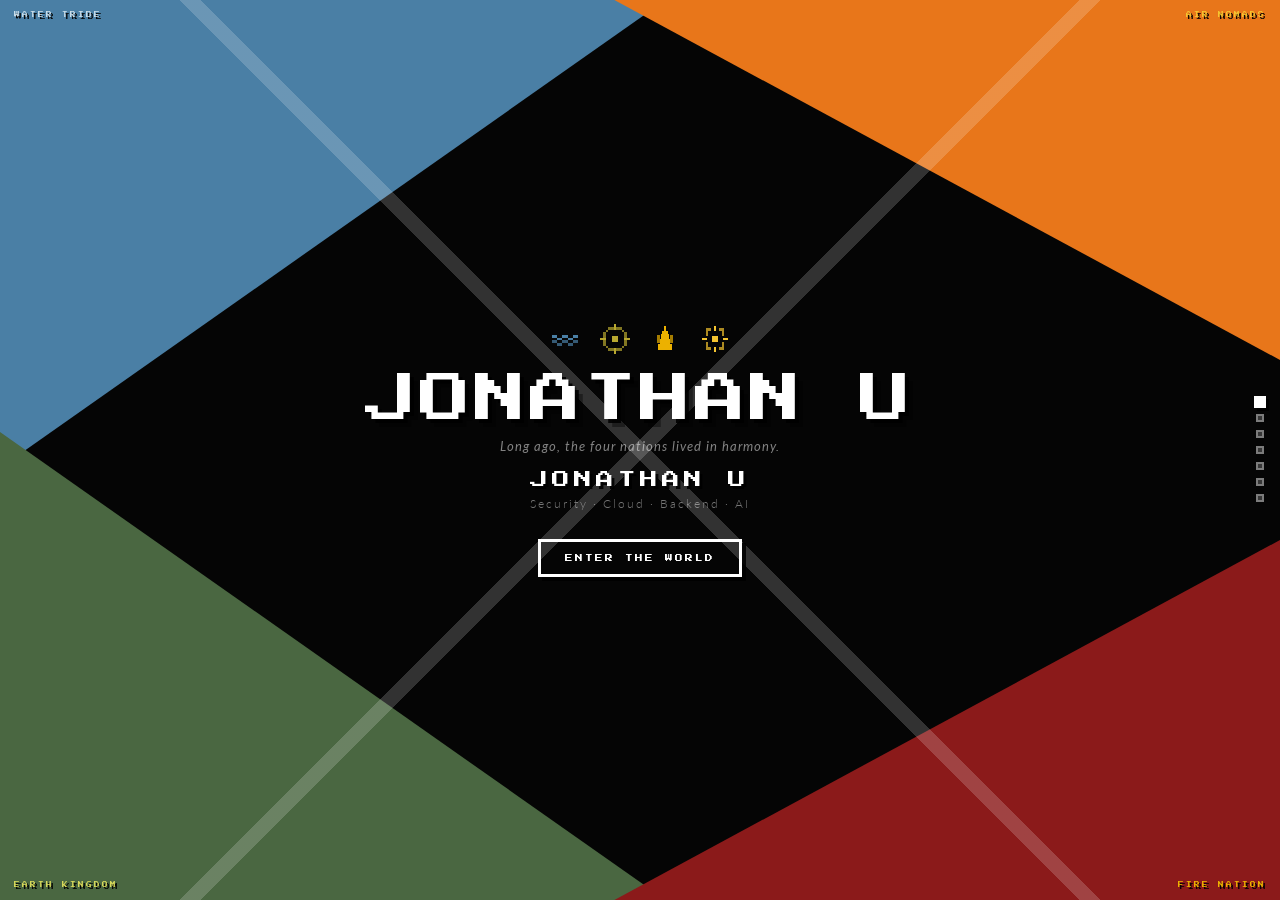
==== commit ca44b263: "Parsed resume information to fill into portfolio" ====
--- a/ATLA/index-pixel.html
+++ b/ATLA/index-pixel.html
@@ -4,7 +4,7 @@
 <head>
   <meta charset="UTF-8" />
   <meta name="viewport" content="width=device-width, initial-scale=1.0" />
-  <title>YOUR NAME — Portfolio (Pixel Edition)</title>
+  <title>Jonathan U — Portfolio</title>
   <link rel="stylesheet" href="pixel.css" />
   <link rel="stylesheet" href="benders.css" />
   <link rel="preconnect" href="https://fonts.googleapis.com" />
@@ -94,9 +94,8 @@
         </div>
         <h1 class="intro-title">JONATHAN U</h1>
         <p class="intro-tagline">Long ago, the four nations lived in harmony.</p>
-        <p class="intro-name">PORTFOLIO</p>
-        <p class="intro-role">Software Engineer &amp; CS Student</p>
-        <p class="intro-role">CS Student with IT background</p>
+        <p class="intro-name">JONATHAN U</p>
+        <p class="intro-role">Security · Cloud · Backend · AI</p>
         <button class="enter-btn" id="enterBtn">ENTER THE WORLD</button>
       </div>
 
@@ -487,19 +486,19 @@
         <div class="scroll-endcap sc-top"></div>
         <div class="scroll-body">
           <p class="scroll-nation-tag">+ AIR NOMADS · ABOUT +</p>
-          <h2 class="scroll-name">Your Name</h2>
-          <p class="scroll-title-text">Software Engineer &amp; CS Student</p>
+          <h2 class="scroll-name">Jonathan U</h2>
+          <p class="scroll-title-text">CS Student · Security &amp; Cloud Engineering</p>
           <div class="scroll-rule">— + —</div>
           <p class="scroll-bio">
-            Like the wind that carries the world forward, I move freely across disciplines —
-            backend systems, frontend craft, and everything in between. Currently pursuing my
-            B.S. in Computer Science at Your University.
+            Computer Science student at Portland State University with hands-on experience in
+            cloud security, backend systems, and AI engineering. I build things end-to-end —
+            containerized APIs, LLM-powered assistants, and multi-threaded C tools — and break
+            real systems to understand exactly how they fail.
           </p>
           <div class="scroll-details">
-            <div class="sd-row"><span class="sdk">School</span><span class="sdv">Your University</span></div>
+            <div class="sd-row"><span class="sdk">School</span><span class="sdv">Portland State University</span></div>
             <div class="sd-row"><span class="sdk">Major</span><span class="sdv">B.S. Computer Science</span></div>
-            <div class="sd-row"><span class="sdk">Interests</span><span class="sdv">Full-Stack · Systems · ML</span>
-            </div>
+            <div class="sd-row"><span class="sdk">Interests</span><span class="sdv">Cloud Security · Backend · AI Systems</span></div>
           </div>
         </div>
         <div class="scroll-endcap sc-bot"></div>
@@ -2131,7 +2130,7 @@
               <rect x="7" y="14" width="10" height="6" fill="currentColor" />
             </svg>
           </span>
-          <a href="https://github.com/yourgithub" class="cp-link">github.com/you</a>
+          <a href="https://github.com/jonathan-u7" class="cp-link">github.com/jonathan-u7</a>
         </div>
         <div class="cp-row">
           <span class="cp-icon air-col">
